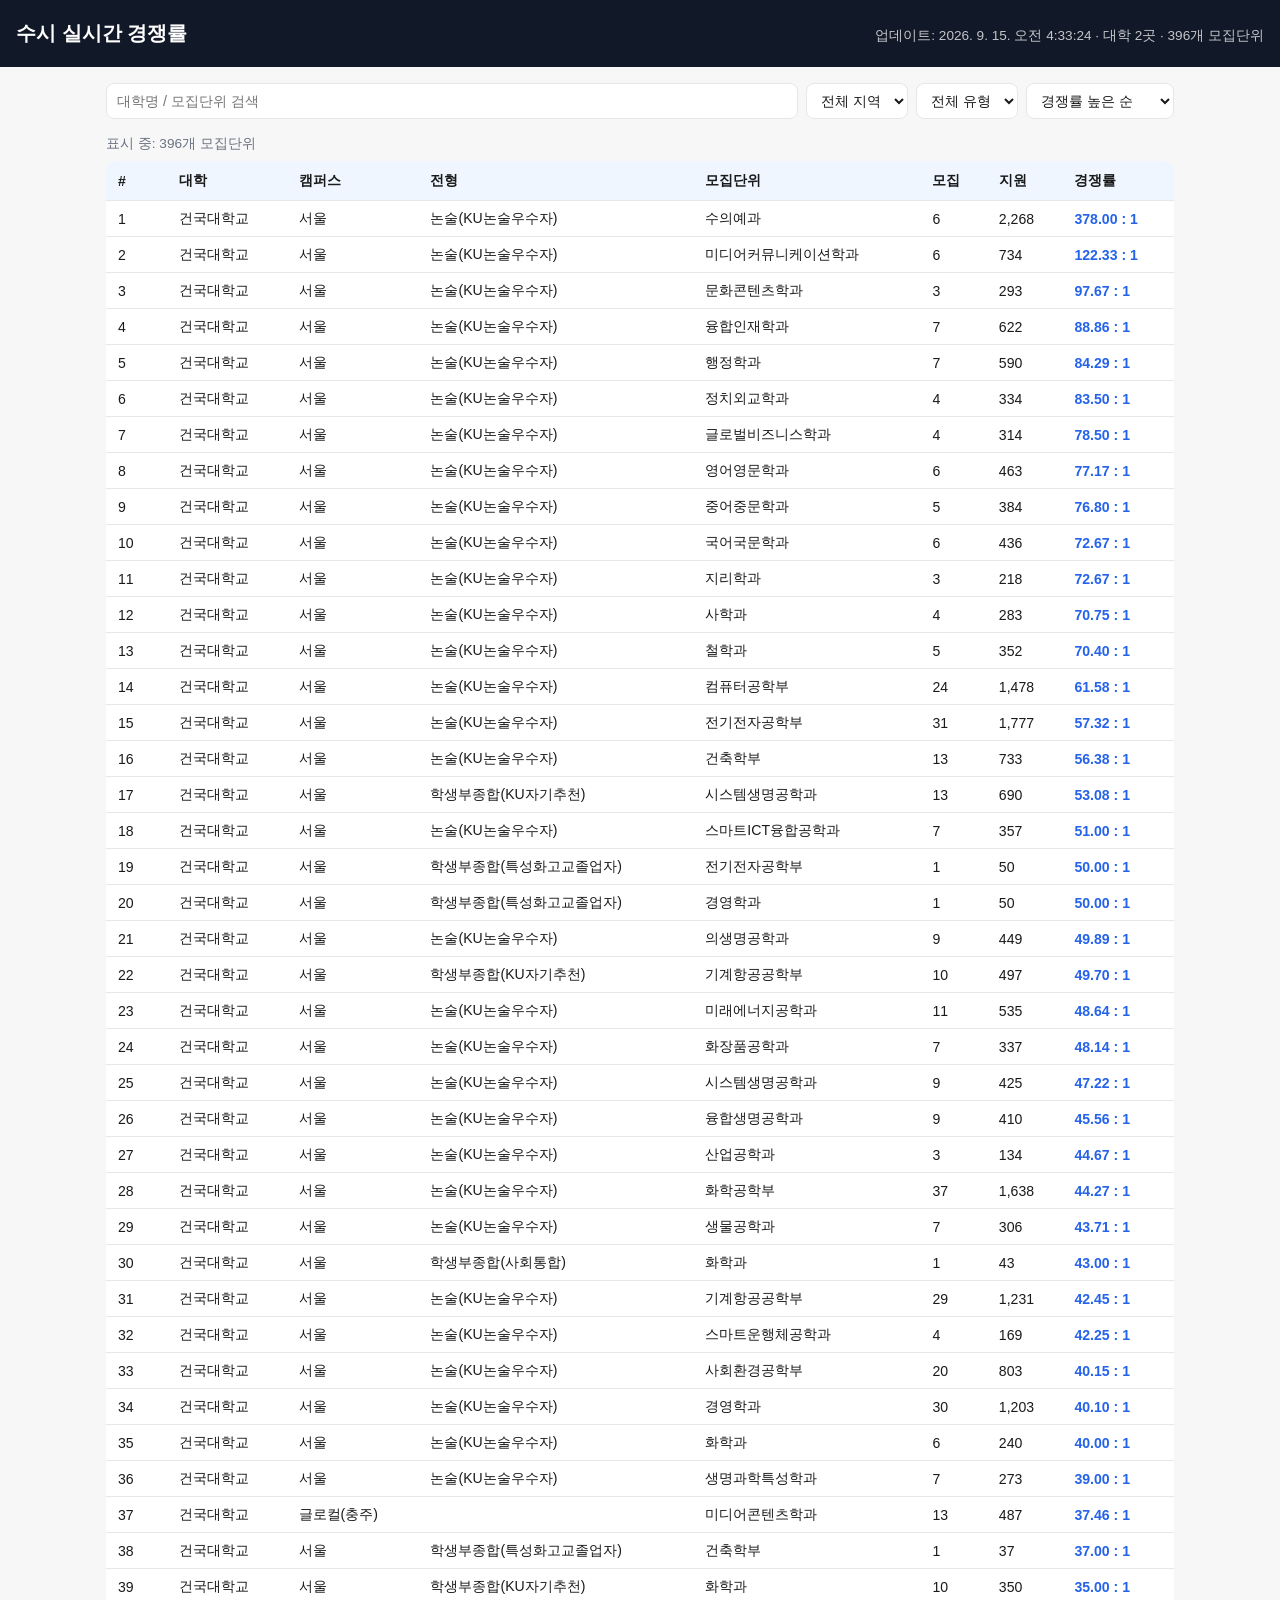
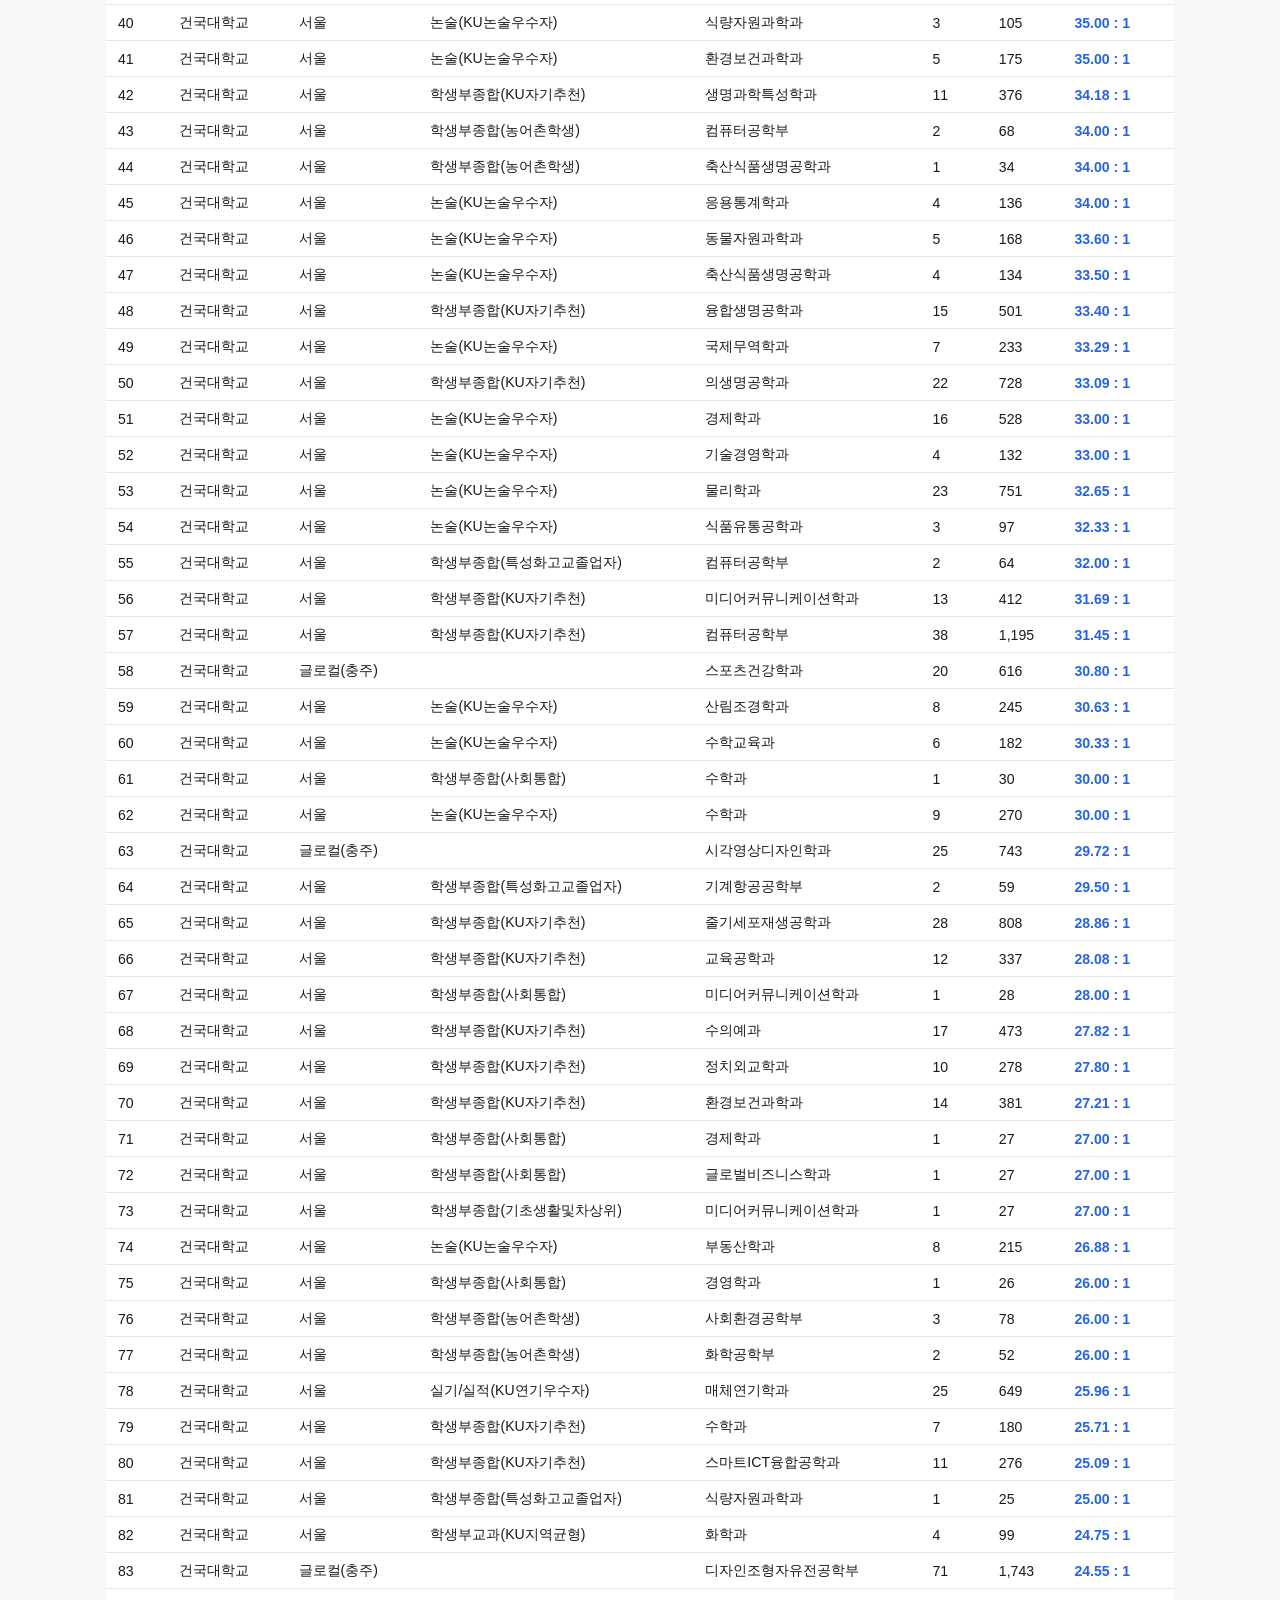
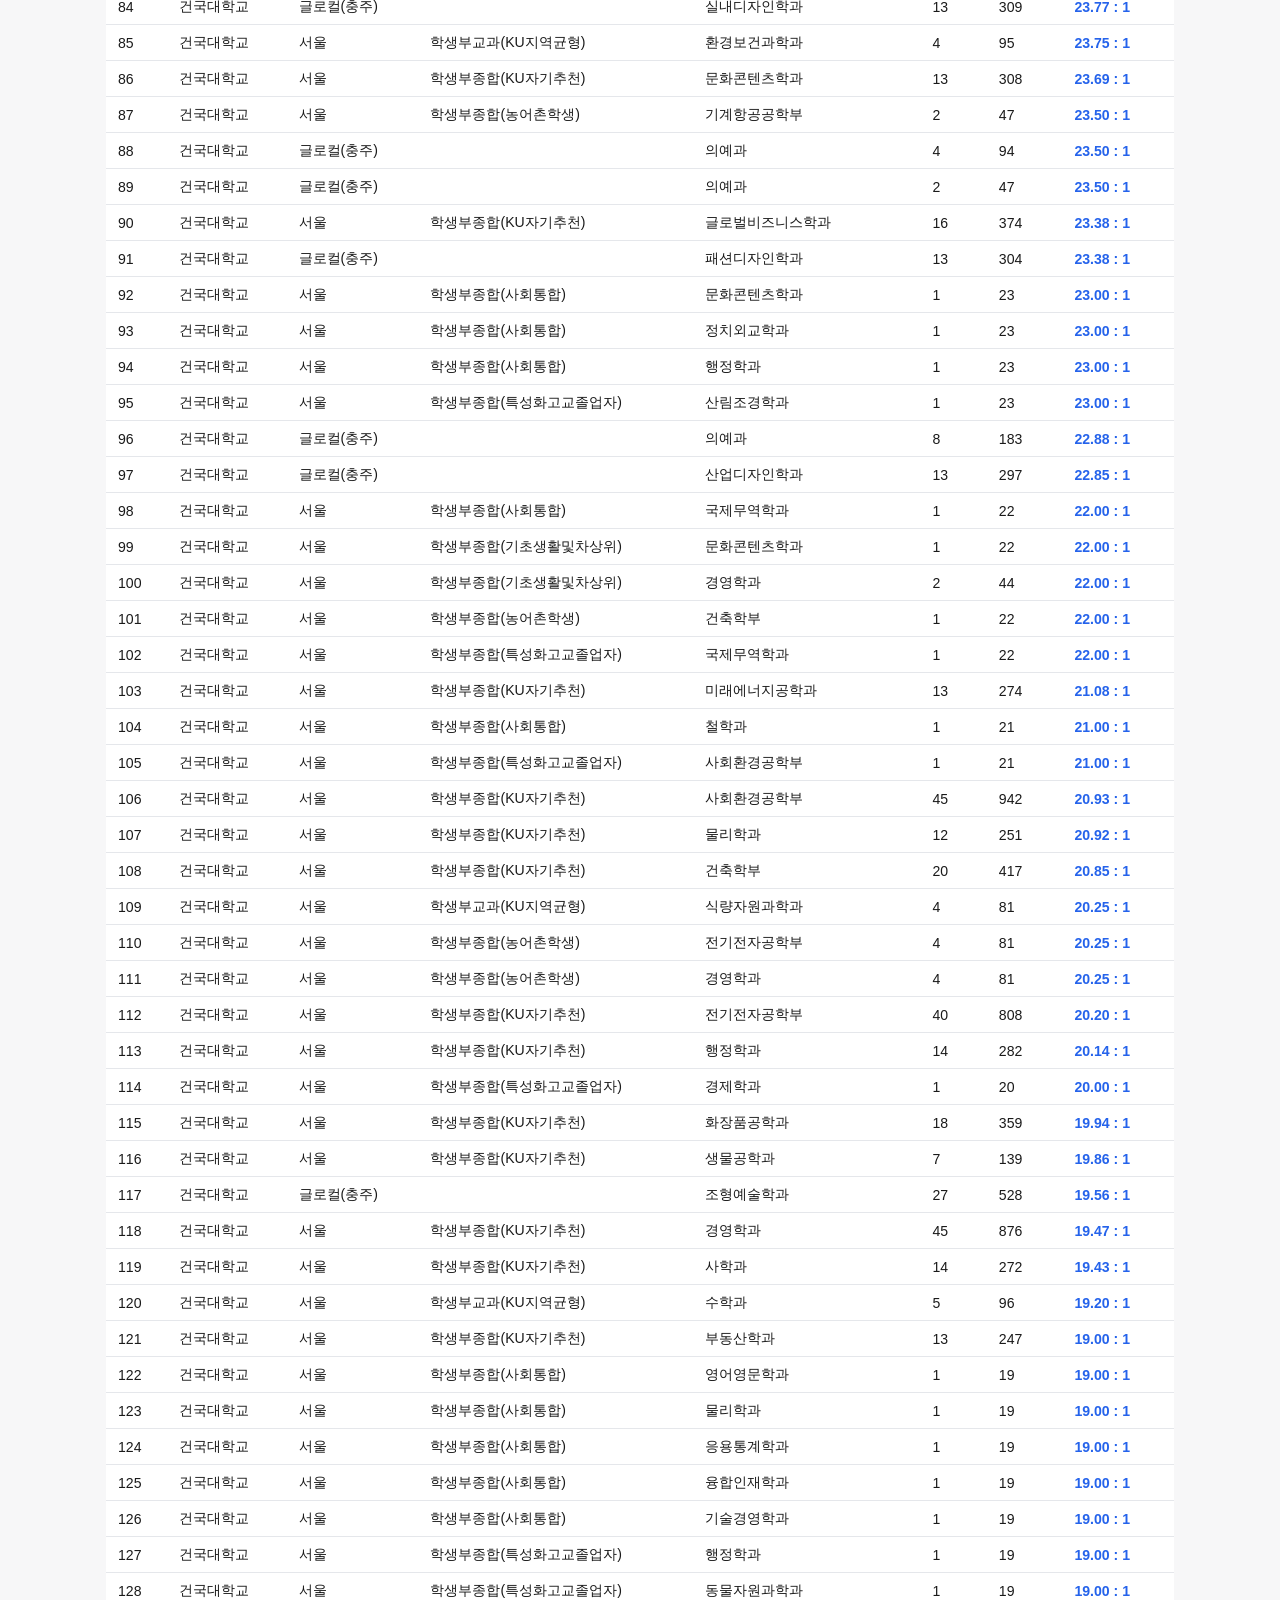
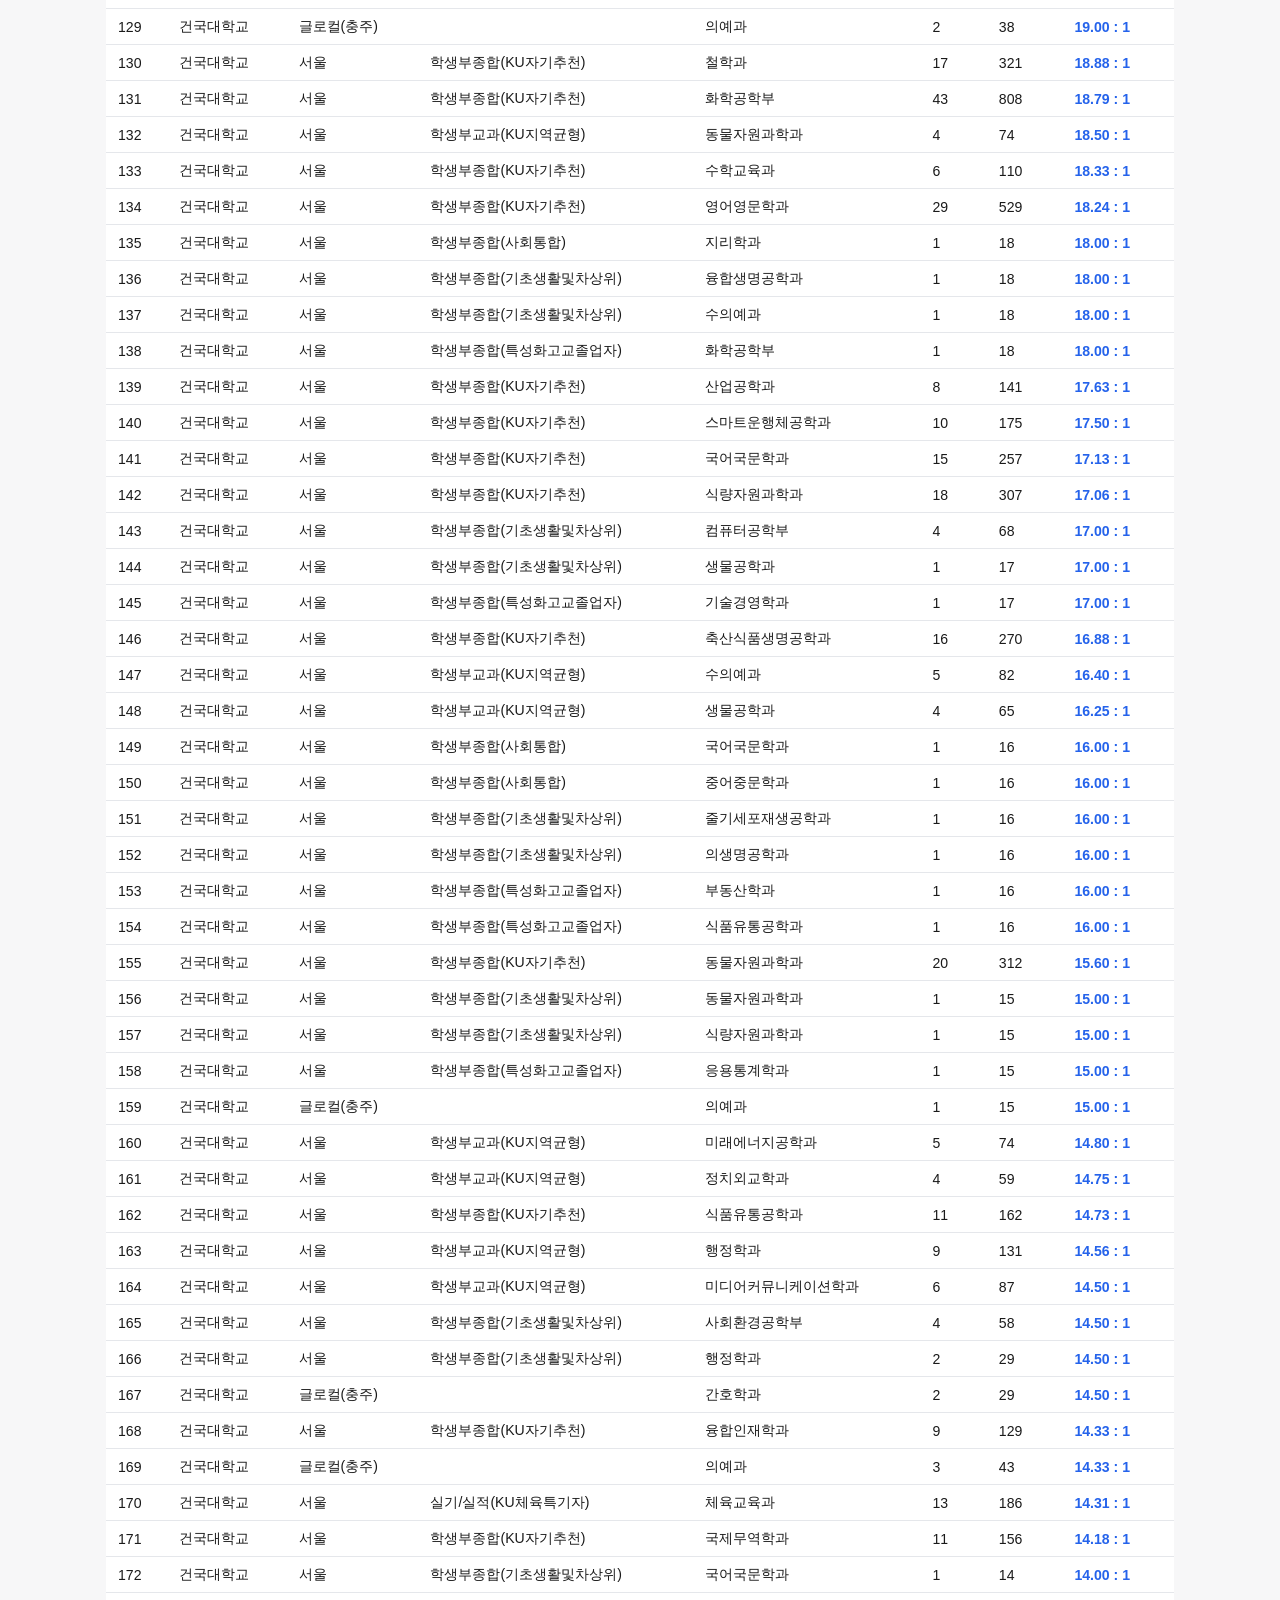
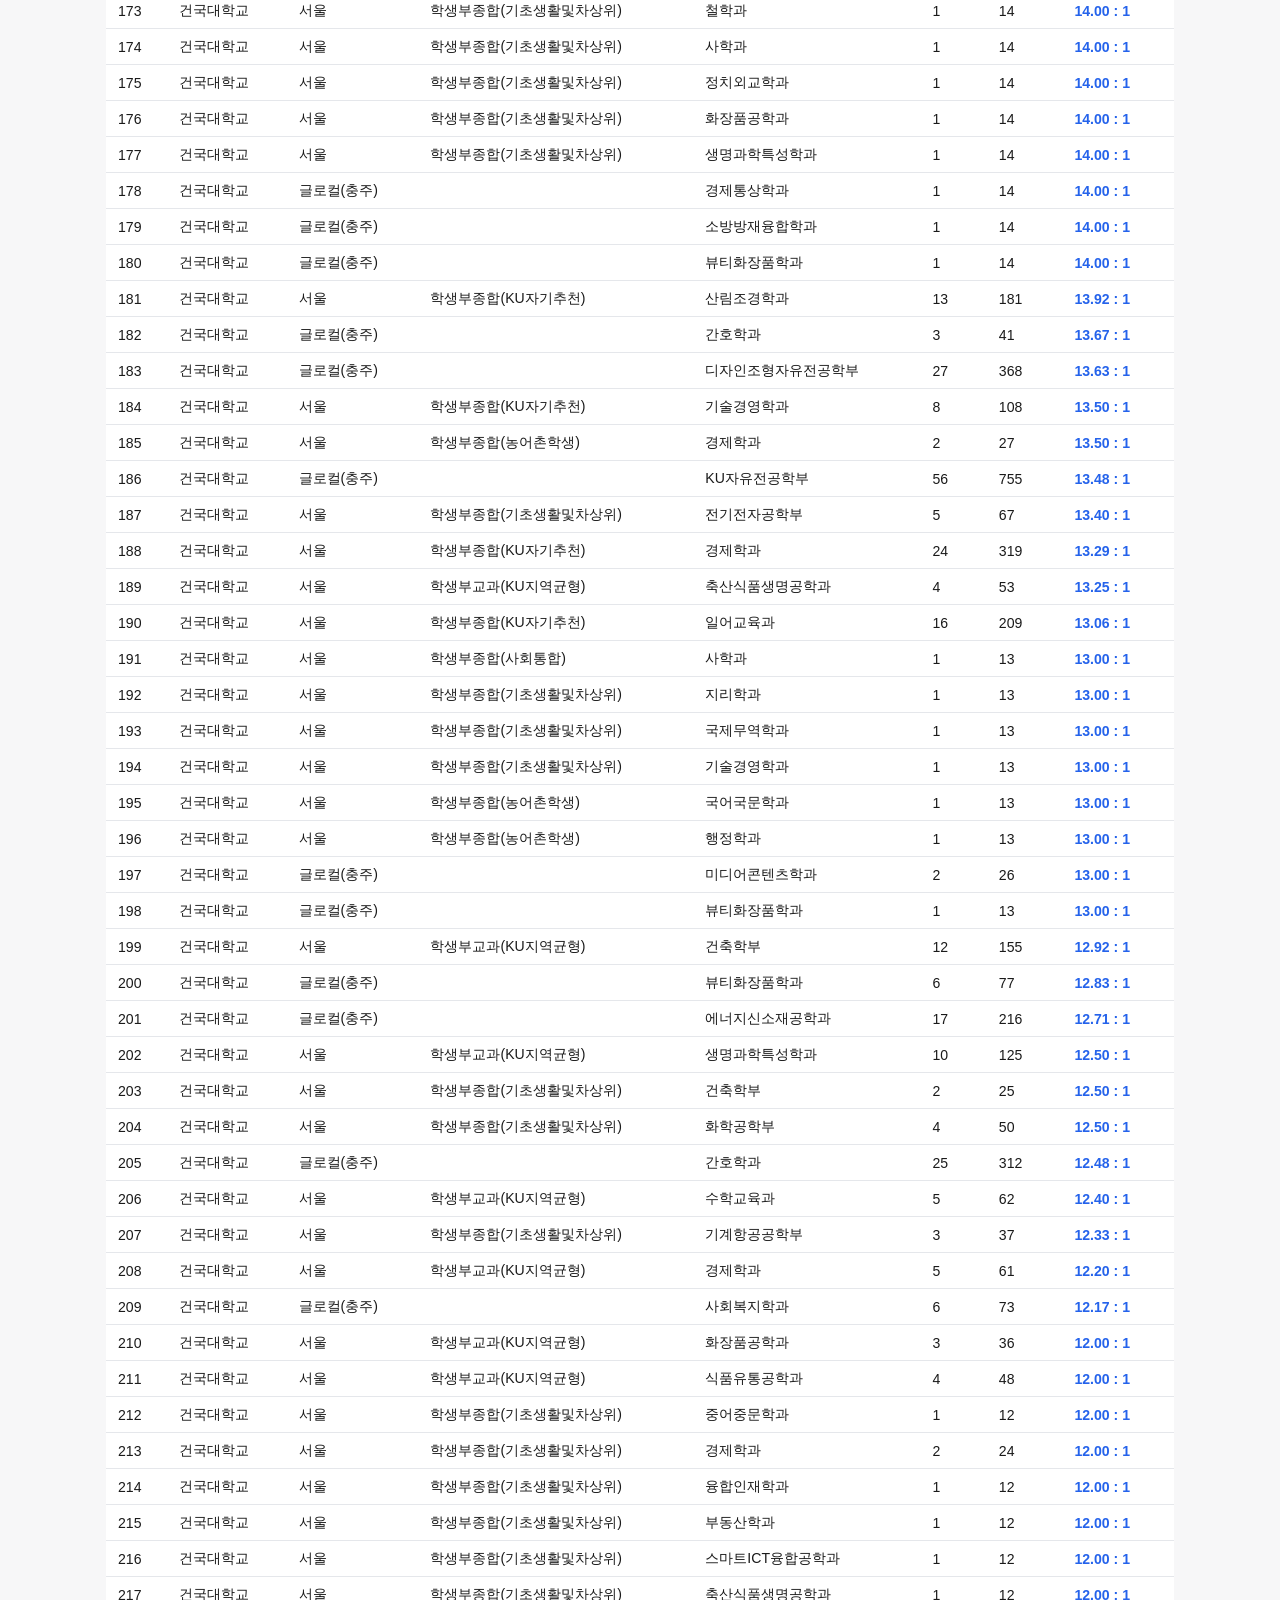
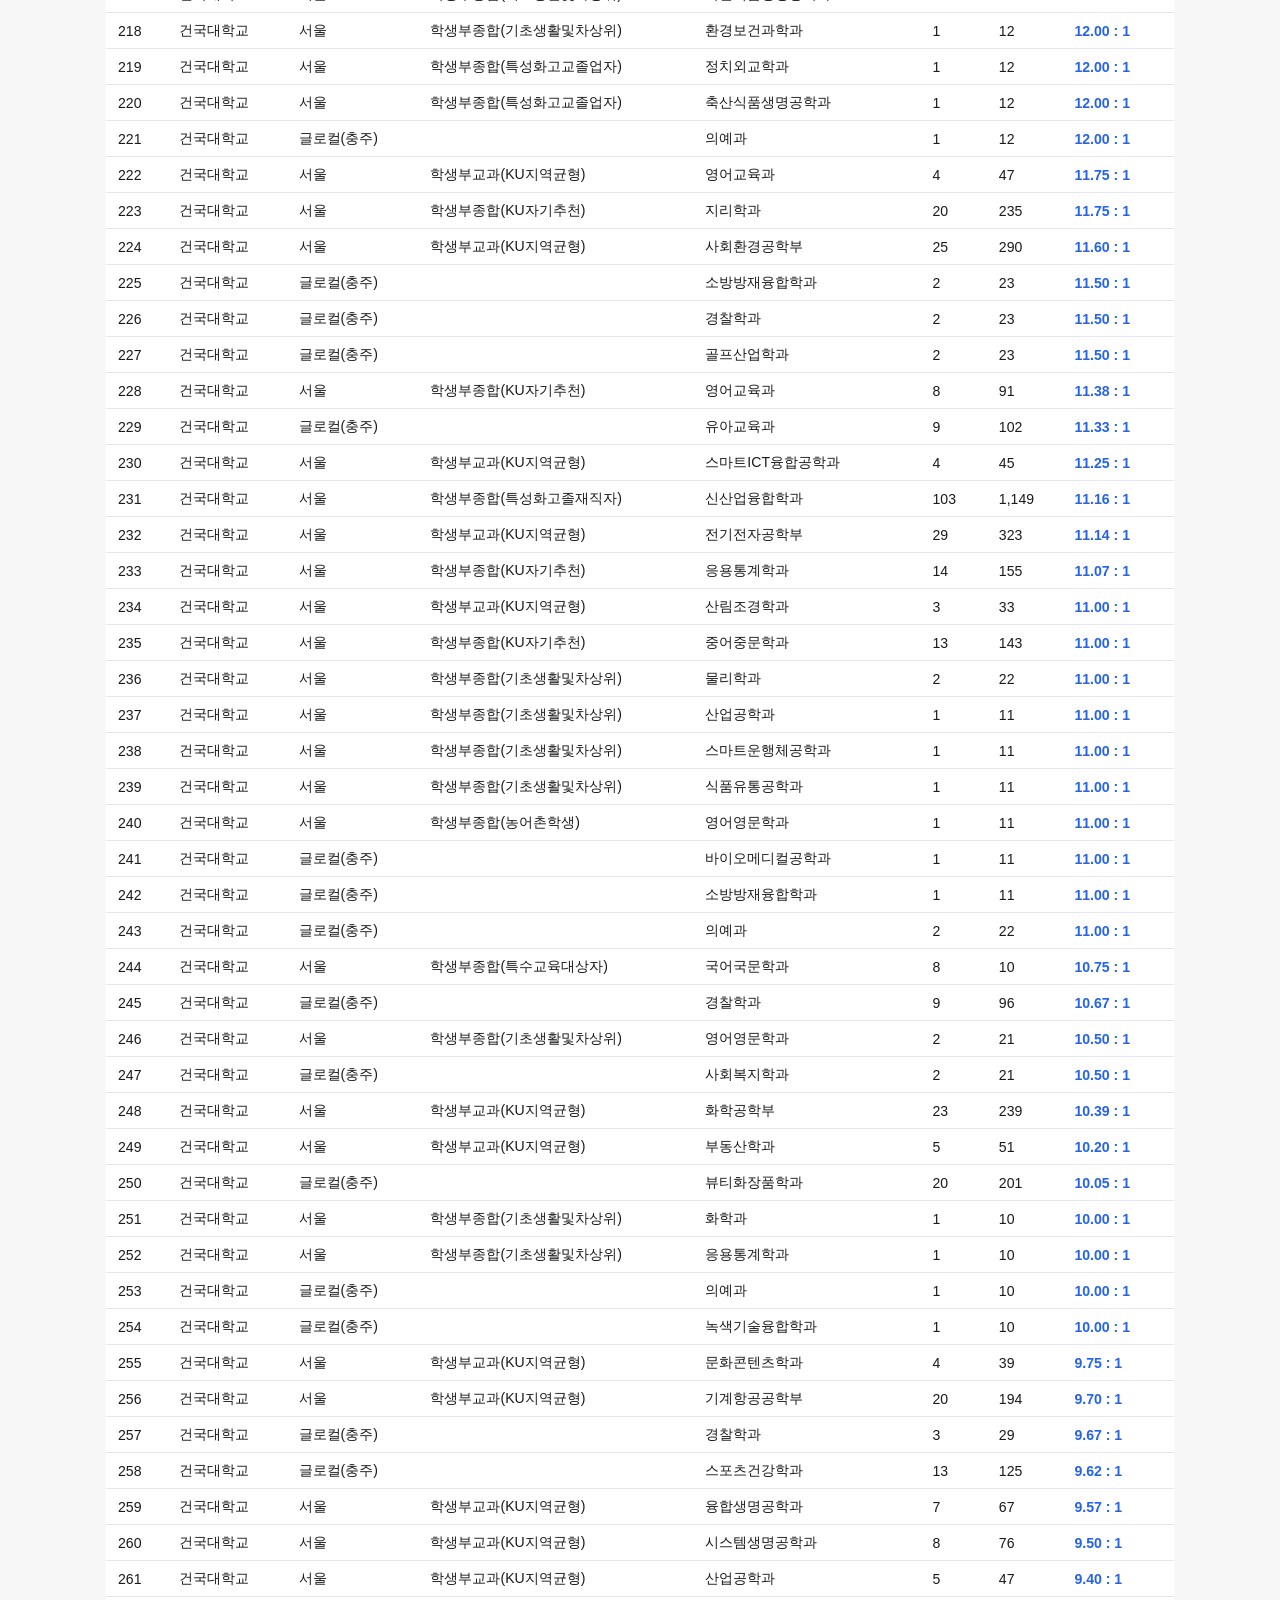
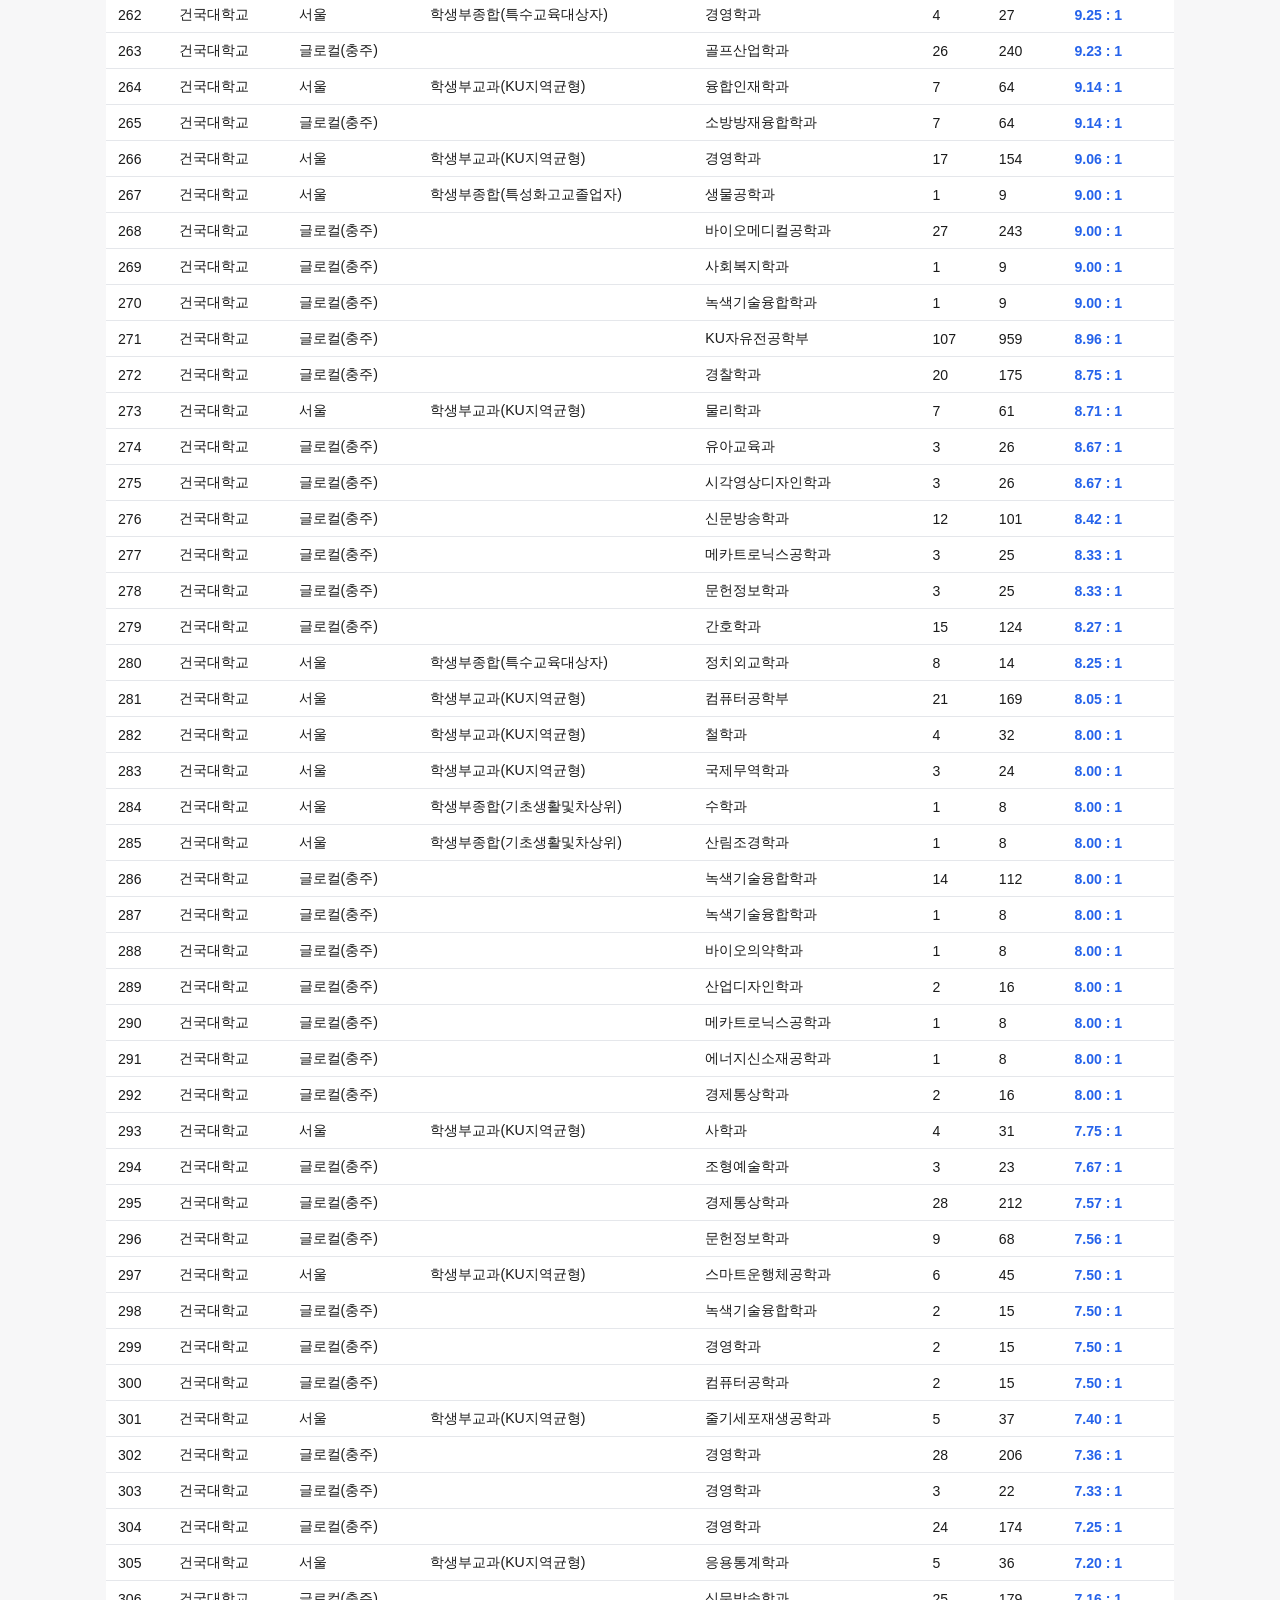
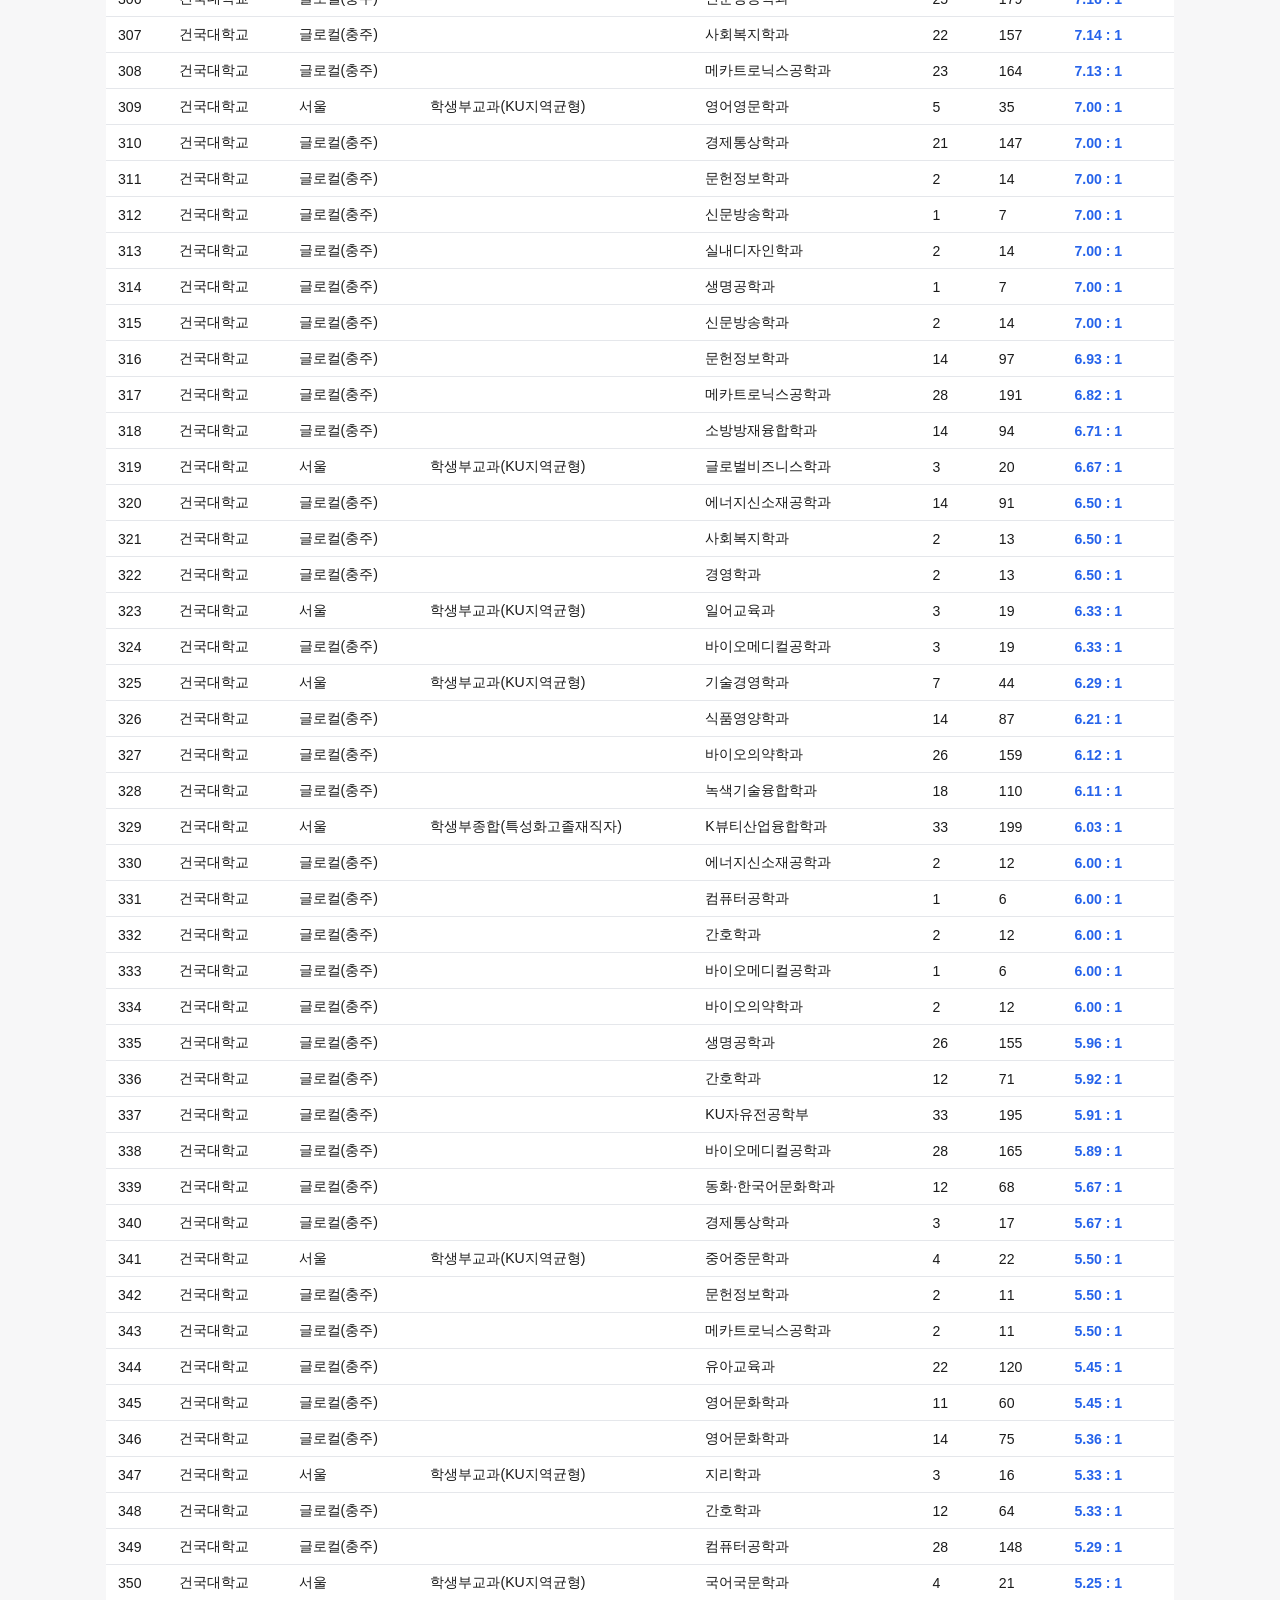
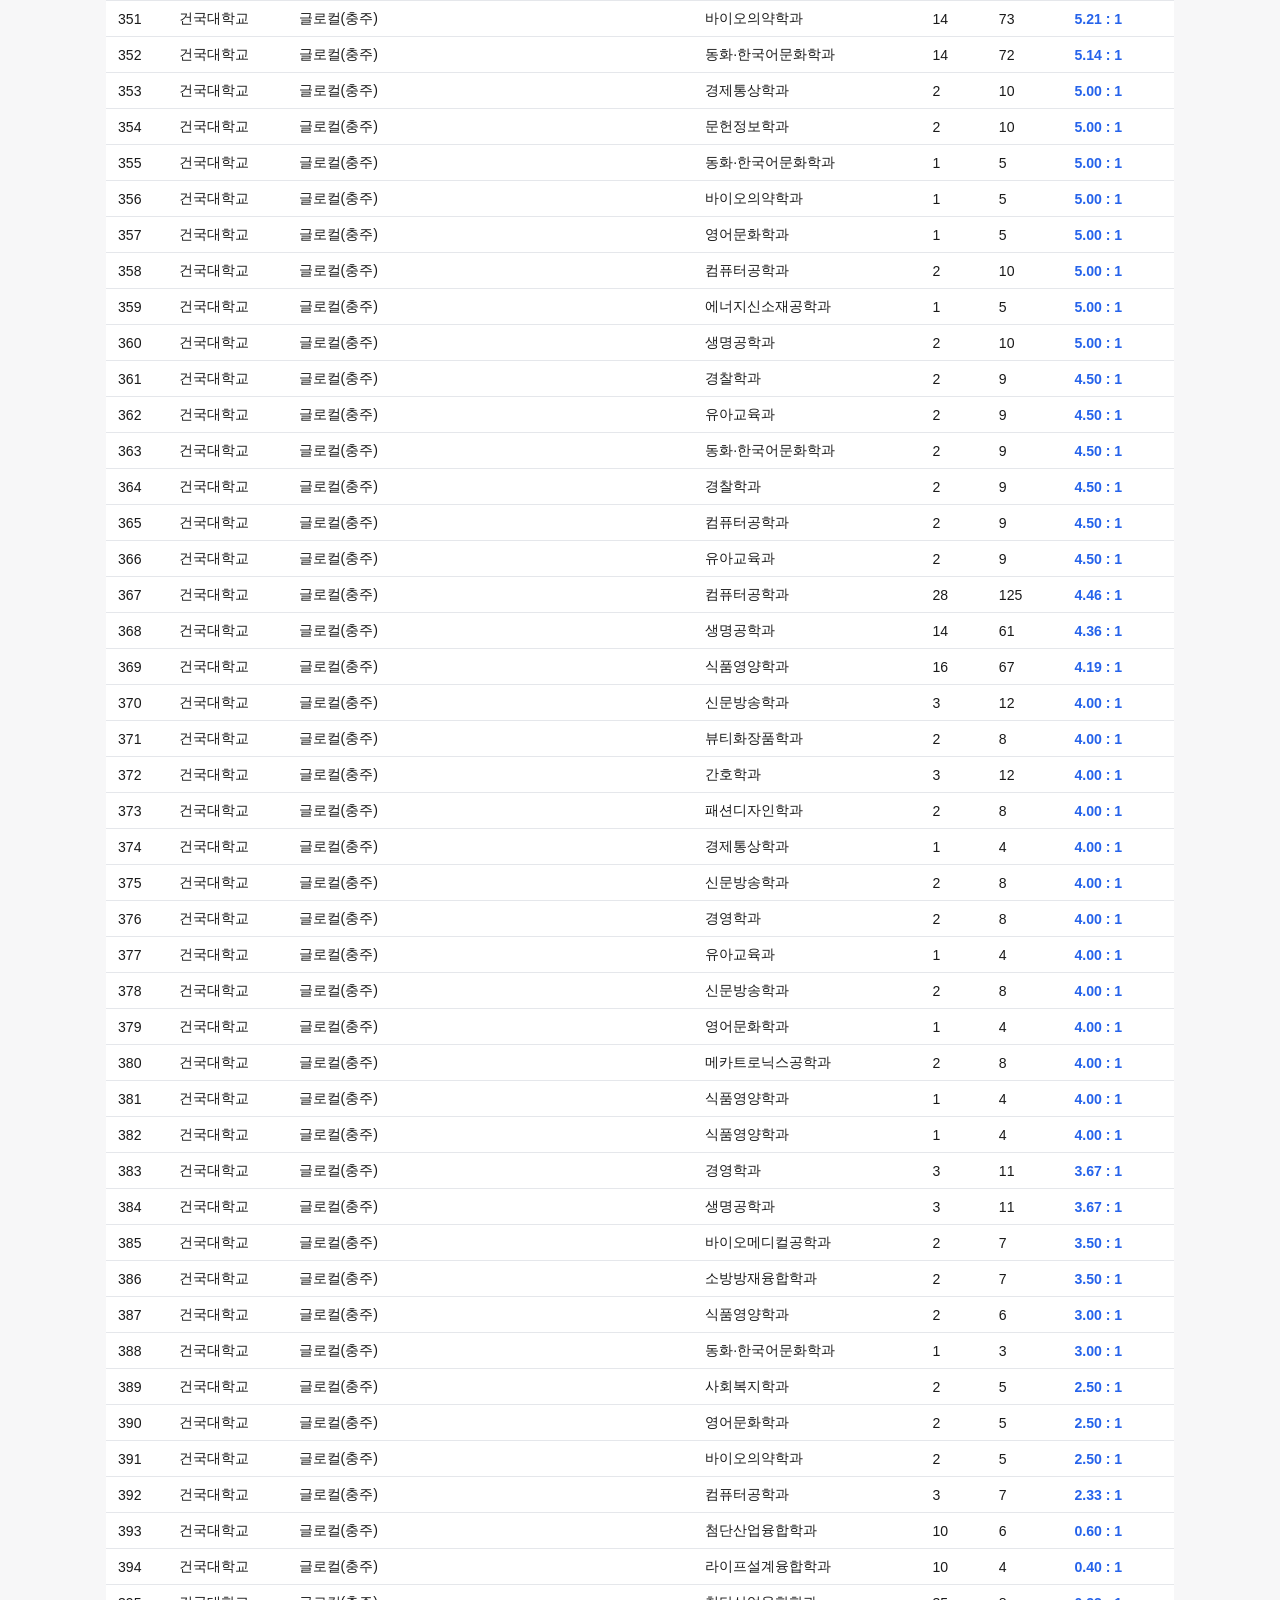
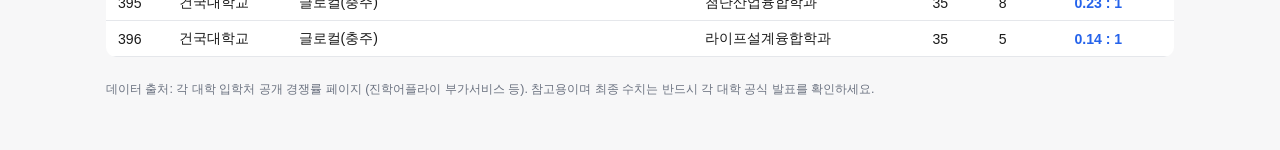
==== docs/index.html @ 239af6a3 "Scaffold susi ratio dashboard: jinhak_addon scraper prototype + static frontend Proof-of-concept for" ====
<!DOCTYPE html>
<html lang="ko">
<head>
<meta charset="UTF-8">
<meta name="viewport" content="width=device-width, initial-scale=1.0">
<title>수시 실시간 경쟁률</title>
<link rel="stylesheet" href="style.css">
</head>
<body>
<header class="topbar">
  <h1>수시 실시간 경쟁률</h1>
  <div class="updated-at" id="updatedAt">불러오는 중...</div>
</header>

<section class="controls">
  <input type="search" id="searchInput" placeholder="대학명 / 모집단위 검색">
  <select id="regionFilter"><option value="">전체 지역</option></select>
  <select id="typeFilter">
    <option value="">전체 유형</option>
    <option value="4년제">4년제</option>
    <option value="전문대">전문대</option>
  </select>
  <select id="sortSelect">
    <option value="ratio-desc">경쟁률 높은 순</option>
    <option value="ratio-asc">경쟁률 낮은 순</option>
    <option value="applicants-desc">지원인원 많은 순</option>
    <option value="university">대학명순</option>
  </select>
</section>

<section class="summary" id="summary"></section>

<main>
  <table id="ratioTable">
    <thead>
      <tr>
        <th>#</th>
        <th>대학</th>
        <th>캠퍼스</th>
        <th>전형</th>
        <th>모집단위</th>
        <th>모집</th>
        <th>지원</th>
        <th>경쟁률</th>
      </tr>
    </thead>
    <tbody id="tableBody"></tbody>
  </table>
  <p id="emptyState" class="empty-state" hidden>표시할 데이터가 없습니다.</p>
</main>

<footer>
  <p>데이터 출처: 각 대학 입학처 공개 경쟁률 페이지 (진학어플라이 부가서비스 등). 참고용이며 최종 수치는 반드시 각 대학 공식 발표를 확인하세요.</p>
</footer>

<script src="app.js"></script>
</body>
</html>
---- docs/style.css ----
:root {
  --bg: #f7f7f8;
  --surface: #ffffff;
  --text: #1a1a1a;
  --muted: #6b7280;
  --border: #e5e7eb;
  --accent: #2563eb;
  --accent-weak: #eff6ff;
  --header-bg: #111827;
  --header-text: #ffffff;
}

@media (prefers-color-scheme: dark) {
  :root {
    --bg: #0f1115;
    --surface: #171a21;
    --text: #e5e7eb;
    --muted: #9ca3af;
    --border: #2a2e37;
    --accent: #60a5fa;
    --accent-weak: #1e293b;
    --header-bg: #0b0d11;
    --header-text: #f3f4f6;
  }
}

* { box-sizing: border-box; }

body {
  margin: 0;
  background: var(--bg);
  color: var(--text);
  font-family: -apple-system, "Noto Sans KR", "Malgun Gothic", sans-serif;
  padding-bottom: 40px;
}

.topbar {
  background: var(--header-bg);
  color: var(--header-text);
  padding: 20px 16px;
  display: flex;
  flex-wrap: wrap;
  align-items: baseline;
  justify-content: space-between;
  gap: 8px;
}

.topbar h1 {
  font-size: 1.25rem;
  margin: 0;
}

.updated-at {
  font-size: 0.85rem;
  opacity: 0.75;
}

.controls {
  display: flex;
  flex-wrap: wrap;
  gap: 8px;
  padding: 16px;
  max-width: 1100px;
  margin: 0 auto;
}

.controls input,
.controls select {
  padding: 8px 10px;
  border-radius: 8px;
  border: 1px solid var(--border);
  background: var(--surface);
  color: var(--text);
  font-size: 0.9rem;
}

.controls input[type="search"] {
  flex: 1 1 220px;
  min-width: 0;
}

.summary {
  max-width: 1100px;
  margin: 0 auto 8px;
  padding: 0 16px;
  color: var(--muted);
  font-size: 0.85rem;
}

main {
  max-width: 1100px;
  margin: 0 auto;
  padding: 0 16px;
  overflow-x: auto;
}

table {
  width: 100%;
  border-collapse: collapse;
  background: var(--surface);
  border-radius: 10px;
  overflow: hidden;
  font-size: 0.88rem;
  min-width: 640px;
}

thead th {
  text-align: left;
  padding: 10px 12px;
  background: var(--accent-weak);
  color: var(--text);
  position: sticky;
  top: 0;
  border-bottom: 1px solid var(--border);
  white-space: nowrap;
}

tbody td {
  padding: 8px 12px;
  border-bottom: 1px solid var(--border);
  white-space: nowrap;
}

tbody tr:hover {
  background: var(--accent-weak);
}

.ratio-cell {
  font-weight: 600;
  color: var(--accent);
}

.empty-state {
  text-align: center;
  color: var(--muted);
  padding: 40px 0;
}

footer {
  max-width: 1100px;
  margin: 24px auto 0;
  padding: 0 16px;
  color: var(--muted);
  font-size: 0.78rem;
}

@media (max-width: 480px) {
  .controls { padding: 12px; }
  main { padding: 0 12px; }
}
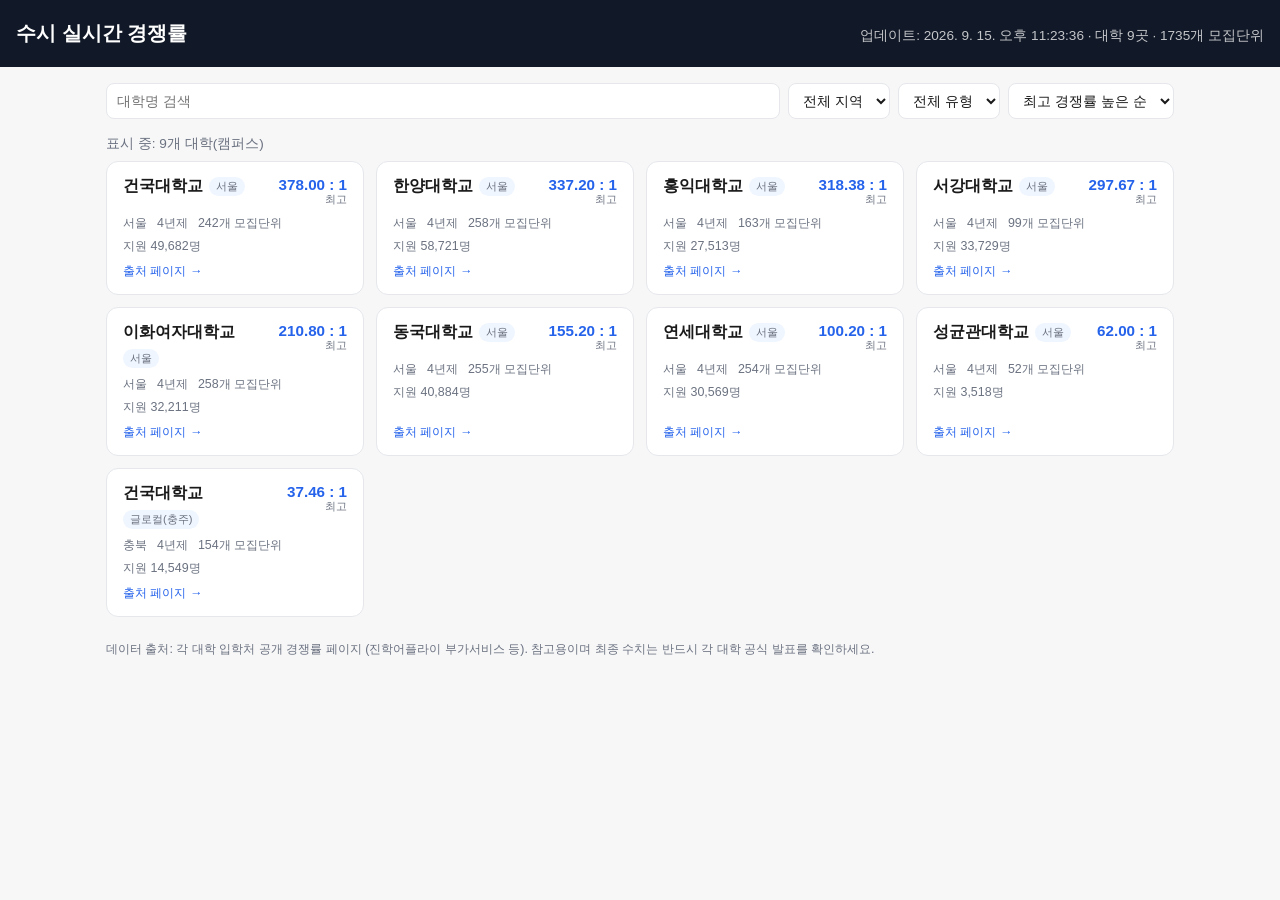
==== commit 2f8b0ce8: "Add Ewha, Yonsei, Sungkyunkwan; redesign frontend as university list -> detail Verified 2027 susi da" ====
--- a/docs/index.html
+++ b/docs/index.html
@@ -12,42 +12,67 @@
   <div class="updated-at" id="updatedAt">불러오는 중...</div>
 </header>
 
-<section class="controls">
-  <input type="search" id="searchInput" placeholder="대학명 / 모집단위 검색">
-  <select id="regionFilter"><option value="">전체 지역</option></select>
-  <select id="typeFilter">
-    <option value="">전체 유형</option>
-    <option value="4년제">4년제</option>
-    <option value="전문대">전문대</option>
-  </select>
-  <select id="sortSelect">
-    <option value="ratio-desc">경쟁률 높은 순</option>
-    <option value="ratio-asc">경쟁률 낮은 순</option>
-    <option value="applicants-desc">지원인원 많은 순</option>
-    <option value="university">대학명순</option>
-  </select>
+<!-- 대학 목록 화면 -->
+<section id="listView">
+  <section class="controls">
+    <input type="search" id="searchInput" placeholder="대학명 검색">
+    <select id="regionFilter"><option value="">전체 지역</option></select>
+    <select id="typeFilter">
+      <option value="">전체 유형</option>
+      <option value="4년제">4년제</option>
+      <option value="전문대">전문대</option>
+    </select>
+    <select id="sortSelect">
+      <option value="ratio-desc">최고 경쟁률 높은 순</option>
+      <option value="ratio-asc">최고 경쟁률 낮은 순</option>
+      <option value="applicants-desc">총 지원인원 많은 순</option>
+      <option value="university">대학명순</option>
+    </select>
+  </section>
+
+  <section class="summary" id="summary"></section>
+
+  <main>
+    <div class="univ-grid" id="univGrid"></div>
+    <p id="emptyState" class="empty-state" hidden>표시할 데이터가 없습니다.</p>
+  </main>
 </section>
 
-<section class="summary" id="summary"></section>
+<!-- 대학 상세(전형별) 화면 -->
+<section id="detailView" hidden>
+  <div class="detail-header">
+    <button id="backBtn" class="back-btn">← 목록으로</button>
+    <div class="detail-title">
+      <h2 id="detailTitle"></h2>
+      <a id="detailSource" href="#" target="_blank" rel="noopener">원본 페이지에서 확인 →</a>
+    </div>
+  </div>
 
-<main>
-  <table id="ratioTable">
-    <thead>
-      <tr>
-        <th>#</th>
-        <th>대학</th>
-        <th>캠퍼스</th>
-        <th>전형</th>
-        <th>모집단위</th>
-        <th>모집</th>
-        <th>지원</th>
-        <th>경쟁률</th>
-      </tr>
-    </thead>
-    <tbody id="tableBody"></tbody>
-  </table>
-  <p id="emptyState" class="empty-state" hidden>표시할 데이터가 없습니다.</p>
-</main>
+  <section class="controls">
+    <input type="search" id="deptSearchInput" placeholder="전형 / 모집단위 검색">
+    <select id="deptSortSelect">
+      <option value="ratio-desc">경쟁률 높은 순</option>
+      <option value="ratio-asc">경쟁률 낮은 순</option>
+      <option value="applicants-desc">지원인원 많은 순</option>
+    </select>
+  </section>
+
+  <main>
+    <table id="ratioTable">
+      <thead>
+        <tr>
+          <th>#</th>
+          <th>전형</th>
+          <th>모집단위</th>
+          <th>모집</th>
+          <th>지원</th>
+          <th>경쟁률</th>
+        </tr>
+      </thead>
+      <tbody id="tableBody"></tbody>
+    </table>
+  </main>
+</section>
 
 <footer>
   <p>데이터 출처: 각 대학 입학처 공개 경쟁률 페이지 (진학어플라이 부가서비스 등). 참고용이며 최종 수치는 반드시 각 대학 공식 발표를 확인하세요.</p>
--- a/docs/style.css
+++ b/docs/style.css
@@ -136,6 +136,135 @@
   padding: 40px 0;
 }
 
+.univ-grid {
+  display: grid;
+  grid-template-columns: repeat(auto-fill, minmax(230px, 1fr));
+  gap: 12px;
+}
+
+.univ-card {
+  background: var(--surface);
+  border: 1px solid var(--border);
+  border-radius: 12px;
+  padding: 14px 16px;
+  cursor: pointer;
+  display: flex;
+  flex-direction: column;
+  gap: 8px;
+  transition: border-color 0.15s, transform 0.1s;
+}
+
+.univ-card:hover,
+.univ-card:focus-visible {
+  border-color: var(--accent);
+  transform: translateY(-1px);
+  outline: none;
+}
+
+.univ-card-top {
+  display: flex;
+  justify-content: space-between;
+  align-items: flex-start;
+  gap: 8px;
+}
+
+.univ-card-top h3 {
+  margin: 0;
+  font-size: 1rem;
+  display: flex;
+  align-items: center;
+  gap: 6px;
+  flex-wrap: wrap;
+}
+
+.univ-card-top .ratio-cell {
+  text-align: right;
+  white-space: nowrap;
+  font-size: 0.95rem;
+}
+
+.univ-card-top .ratio-cell small {
+  font-weight: 400;
+  color: var(--muted);
+  display: block;
+  font-size: 0.68rem;
+}
+
+.campus-badge {
+  font-size: 0.7rem;
+  font-weight: 500;
+  color: var(--muted);
+  background: var(--accent-weak);
+  padding: 2px 7px;
+  border-radius: 999px;
+}
+
+.univ-card-meta {
+  display: flex;
+  flex-wrap: wrap;
+  gap: 6px 10px;
+  color: var(--muted);
+  font-size: 0.78rem;
+}
+
+.source-link {
+  font-size: 0.78rem;
+  color: var(--accent);
+  text-decoration: none;
+  margin-top: auto;
+}
+
+.source-link:hover {
+  text-decoration: underline;
+}
+
+.detail-header {
+  max-width: 1100px;
+  margin: 0 auto;
+  padding: 16px;
+  display: flex;
+  align-items: center;
+  gap: 16px;
+  flex-wrap: wrap;
+}
+
+.back-btn {
+  border: 1px solid var(--border);
+  background: var(--surface);
+  color: var(--text);
+  padding: 8px 14px;
+  border-radius: 8px;
+  cursor: pointer;
+  font-size: 0.85rem;
+  flex-shrink: 0;
+}
+
+.back-btn:hover {
+  border-color: var(--accent);
+}
+
+.detail-title {
+  display: flex;
+  align-items: baseline;
+  gap: 12px;
+  flex-wrap: wrap;
+}
+
+.detail-title h2 {
+  margin: 0;
+  font-size: 1.1rem;
+}
+
+.detail-title a {
+  color: var(--accent);
+  font-size: 0.85rem;
+  text-decoration: none;
+}
+
+.detail-title a:hover {
+  text-decoration: underline;
+}
+
 footer {
   max-width: 1100px;
   margin: 24px auto 0;
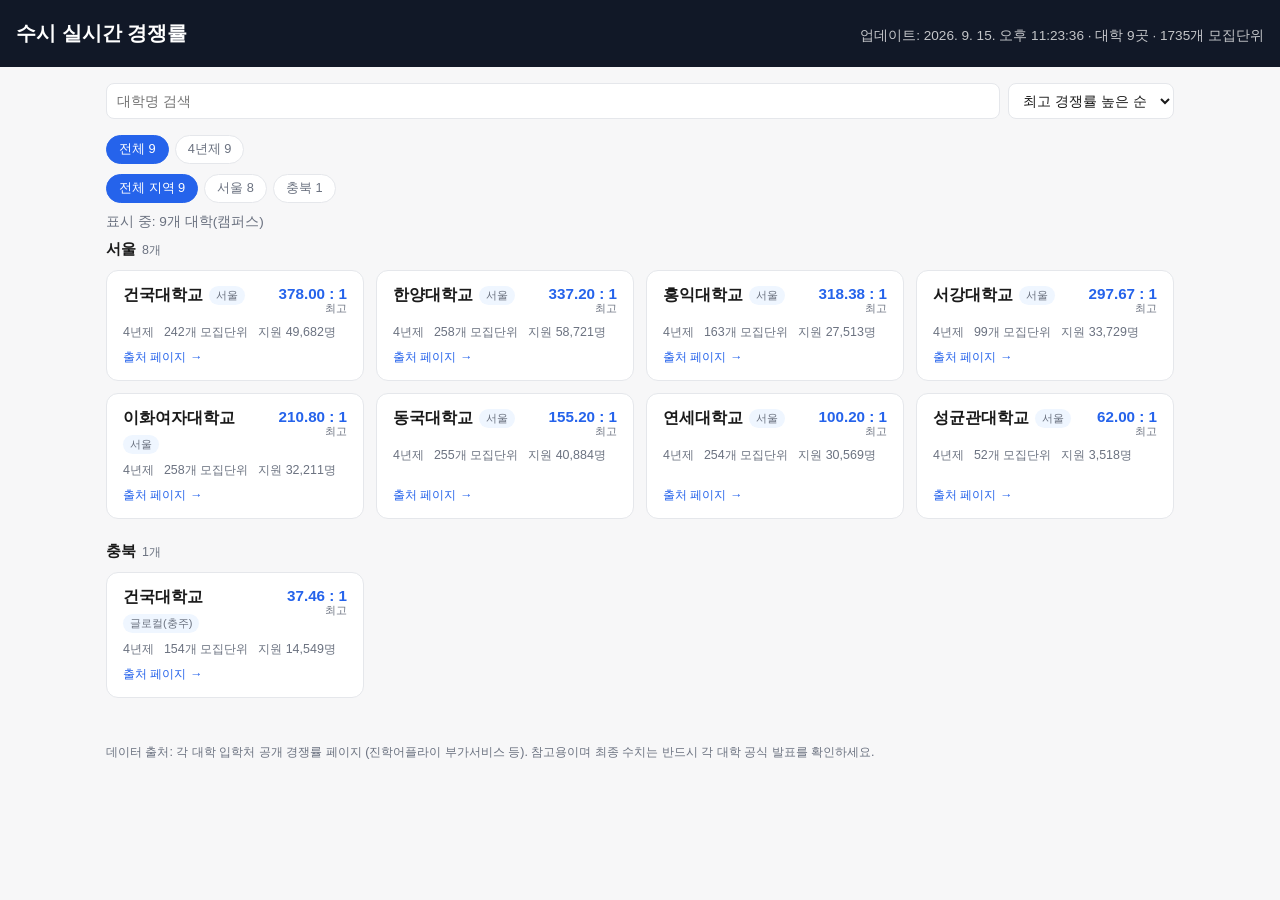
==== commit 38f5b506: "Redesign list view with pill filters and region-grouped sections Referenced the original taehoon8832" ====
--- a/docs/index.html
+++ b/docs/index.html
@@ -16,12 +16,6 @@
 <section id="listView">
   <section class="controls">
     <input type="search" id="searchInput" placeholder="대학명 검색">
-    <select id="regionFilter"><option value="">전체 지역</option></select>
-    <select id="typeFilter">
-      <option value="">전체 유형</option>
-      <option value="4년제">4년제</option>
-      <option value="전문대">전문대</option>
-    </select>
     <select id="sortSelect">
       <option value="ratio-desc">최고 경쟁률 높은 순</option>
       <option value="ratio-asc">최고 경쟁률 낮은 순</option>
@@ -30,10 +24,13 @@
     </select>
   </section>
 
+  <div class="pill-row" id="typePills"></div>
+  <div class="pill-row" id="regionPills"></div>
+
   <section class="summary" id="summary"></section>
 
   <main>
-    <div class="univ-grid" id="univGrid"></div>
+    <div id="univSections"></div>
     <p id="emptyState" class="empty-state" hidden>표시할 데이터가 없습니다.</p>
   </main>
 </section>
--- a/docs/style.css
+++ b/docs/style.css
@@ -136,6 +136,56 @@
   padding: 40px 0;
 }
 
+.pill-row {
+  display: flex;
+  flex-wrap: wrap;
+  gap: 6px;
+  max-width: 1100px;
+  margin: 0 auto;
+  padding: 0 16px 10px;
+}
+
+.pill {
+  border: 1px solid var(--border);
+  background: var(--surface);
+  color: var(--muted);
+  padding: 5px 12px;
+  border-radius: 999px;
+  font-size: 0.8rem;
+  cursor: pointer;
+  white-space: nowrap;
+}
+
+.pill:hover {
+  border-color: var(--accent);
+  color: var(--text);
+}
+
+.pill.active {
+  background: var(--accent);
+  border-color: var(--accent);
+  color: #ffffff;
+}
+
+.region-section {
+  margin-bottom: 22px;
+}
+
+.region-heading {
+  font-size: 0.95rem;
+  margin: 0 0 10px;
+  color: var(--text);
+  display: flex;
+  align-items: baseline;
+  gap: 6px;
+}
+
+.region-heading span {
+  font-size: 0.78rem;
+  color: var(--muted);
+  font-weight: 400;
+}
+
 .univ-grid {
   display: grid;
   grid-template-columns: repeat(auto-fill, minmax(230px, 1fr));
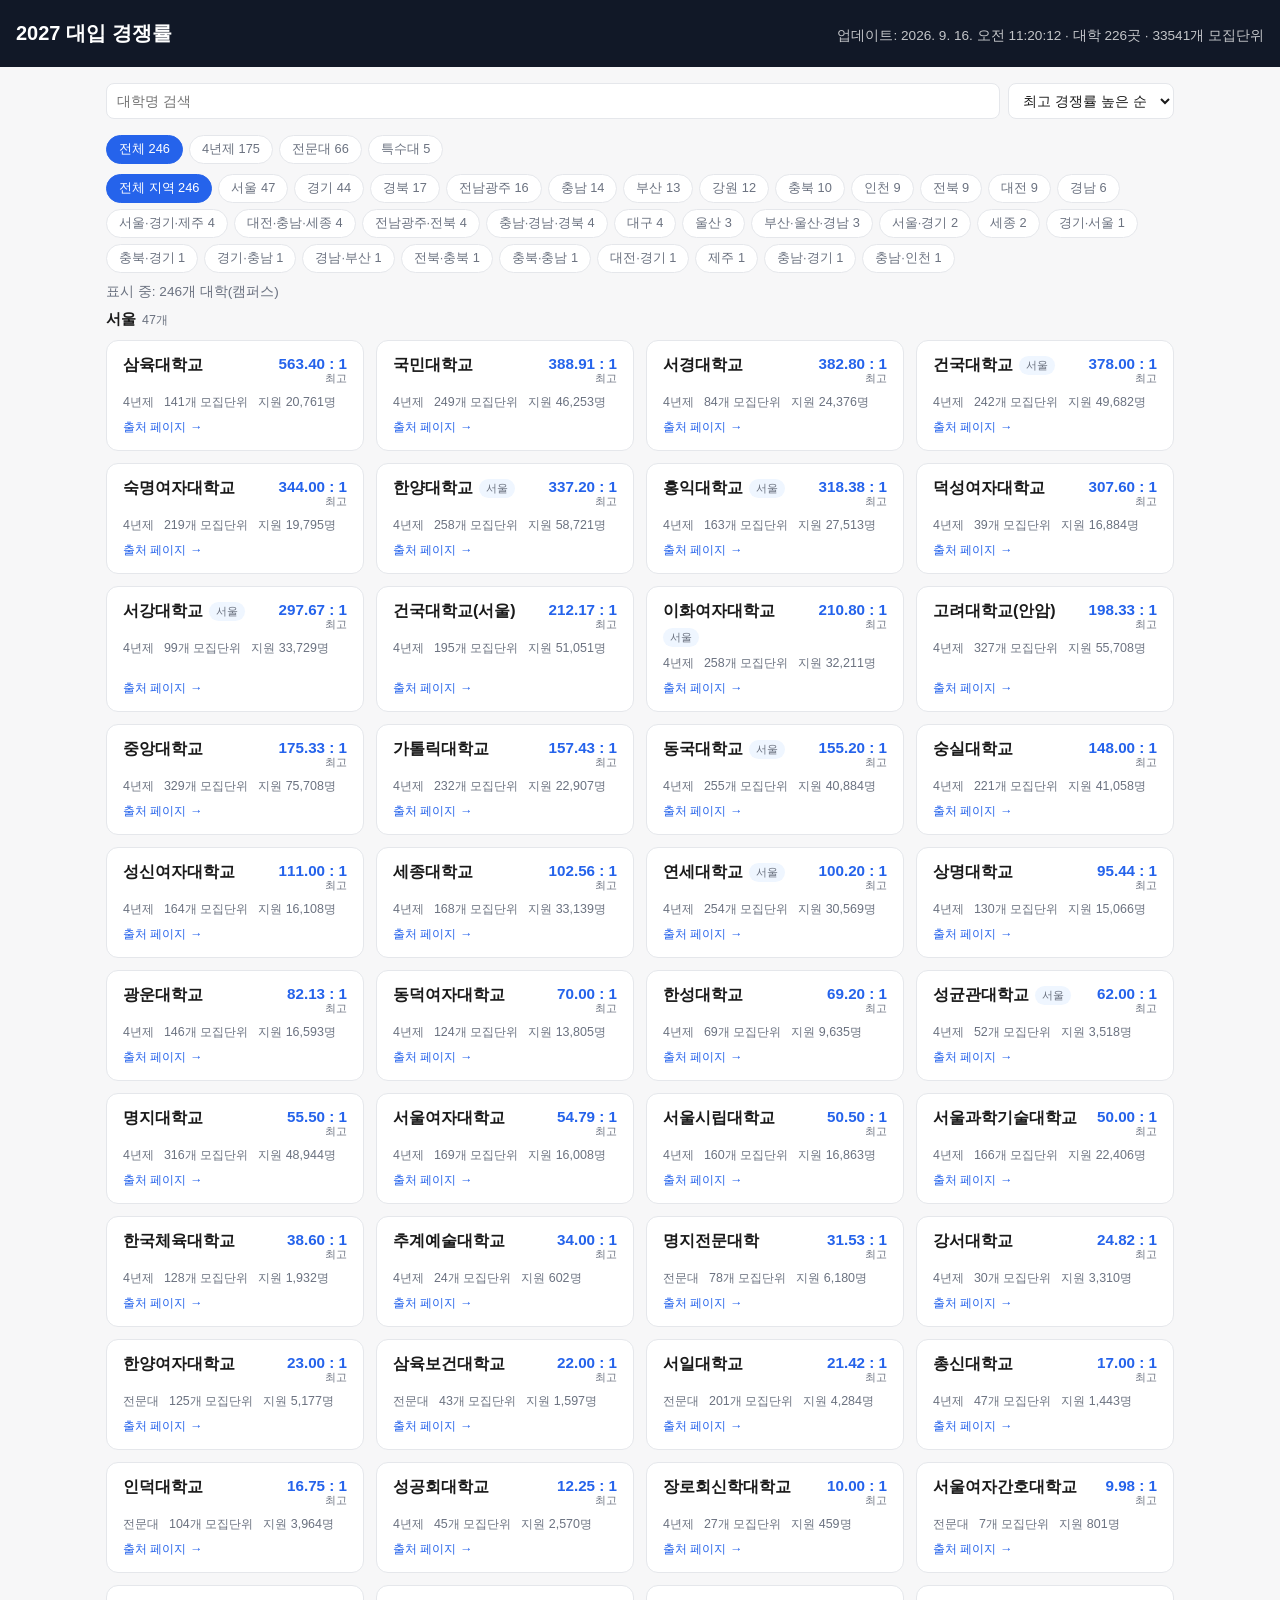
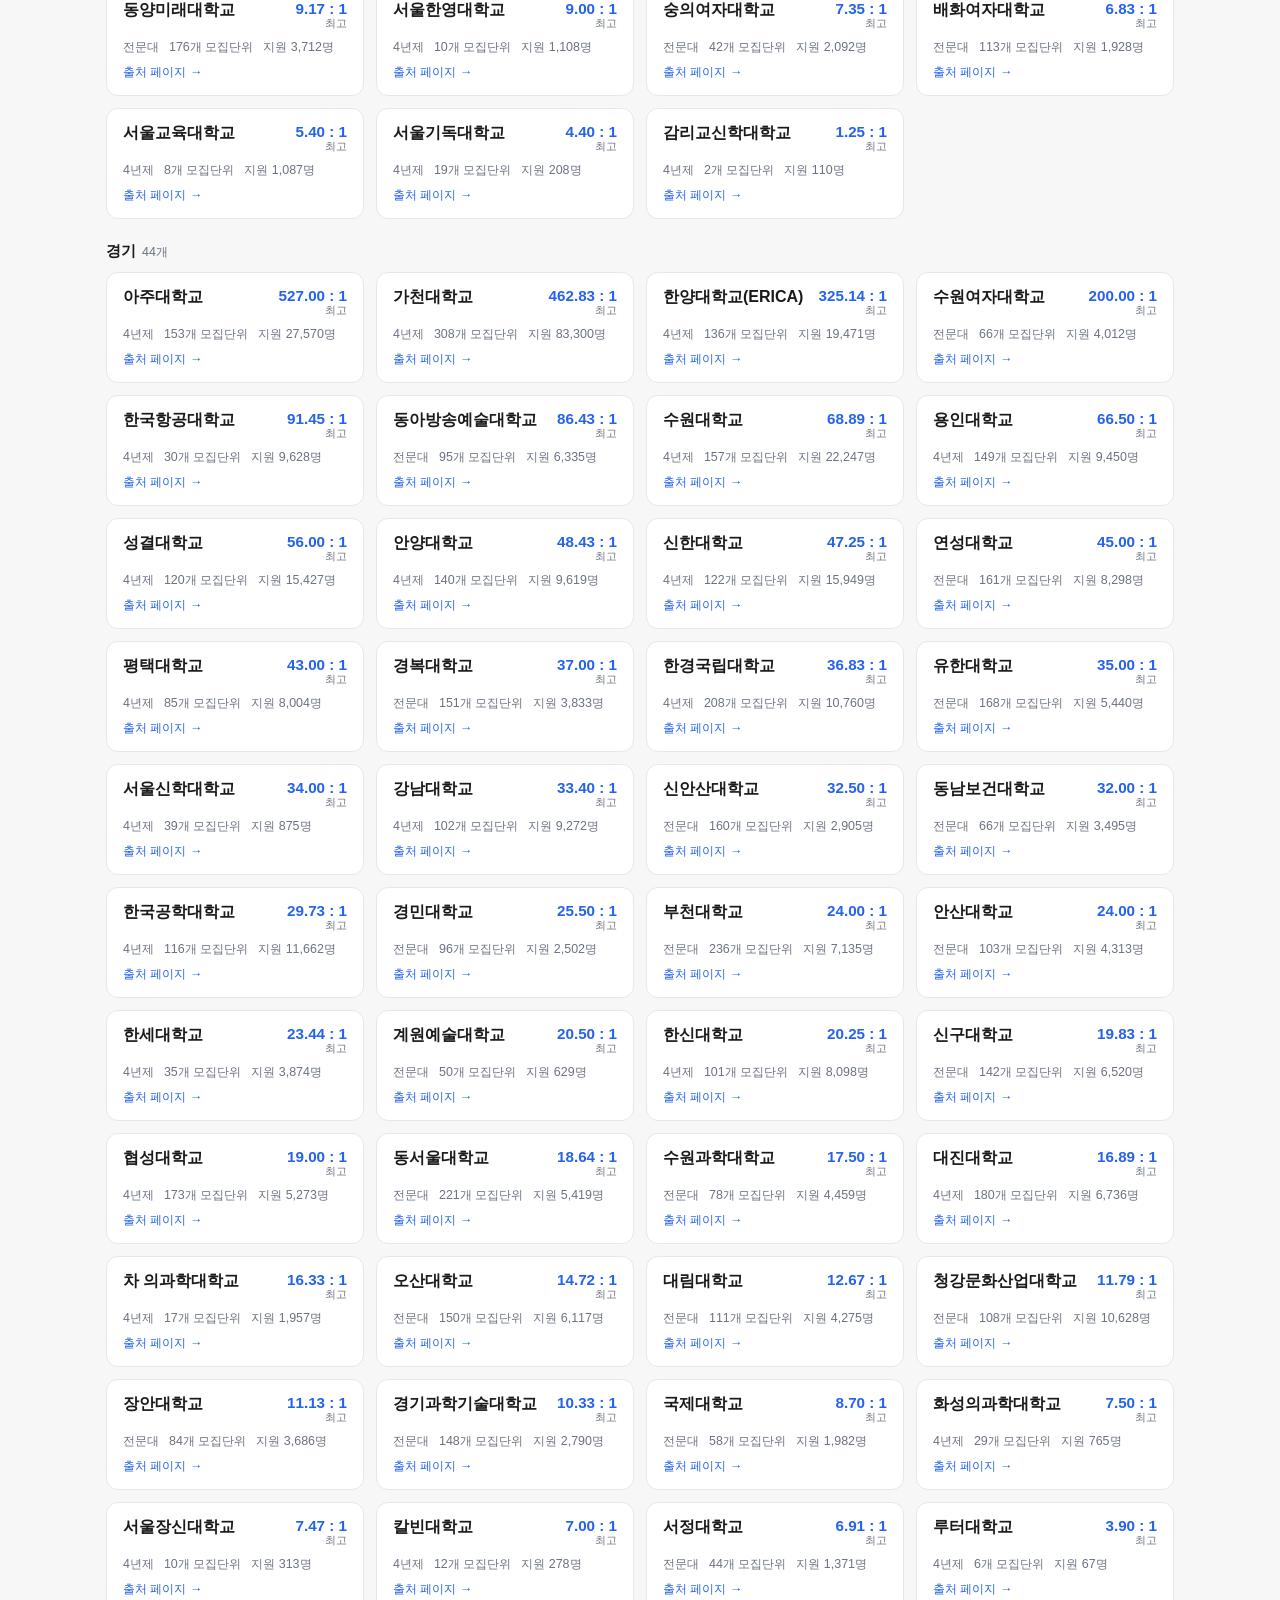
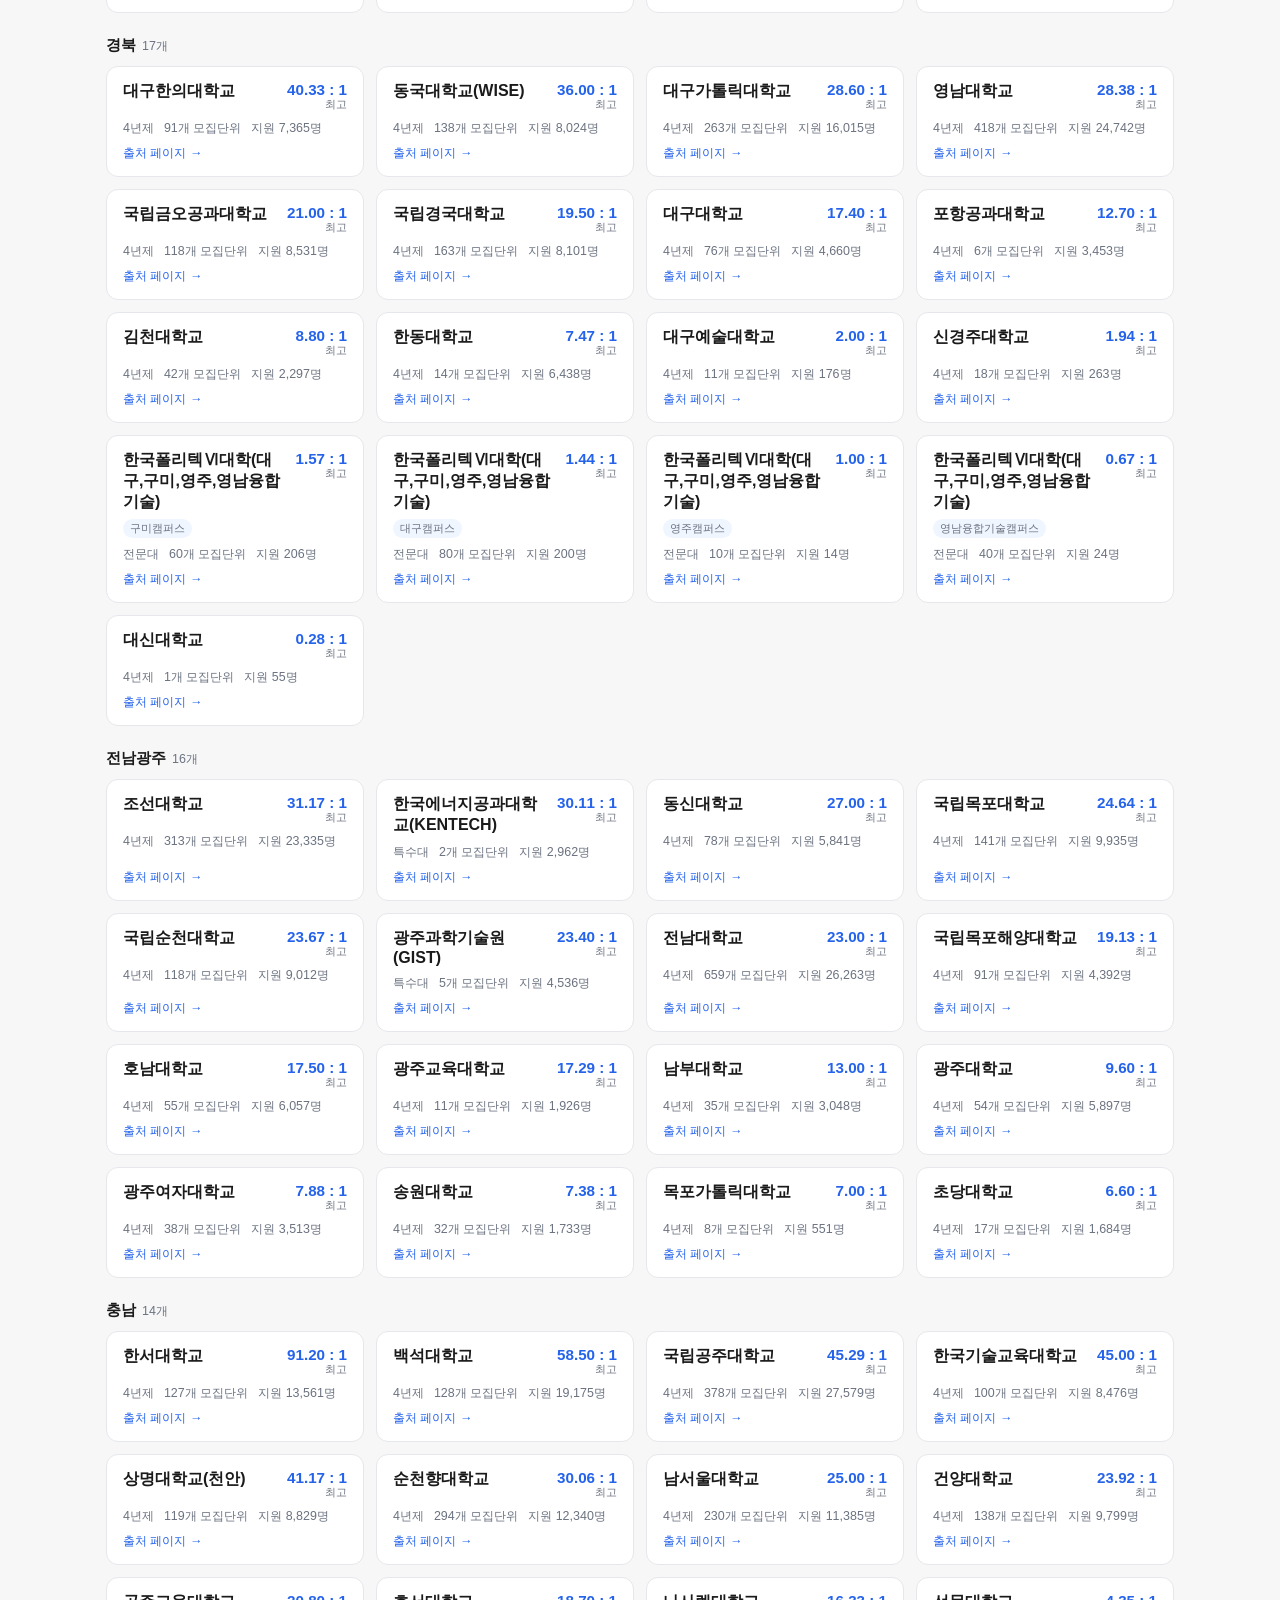
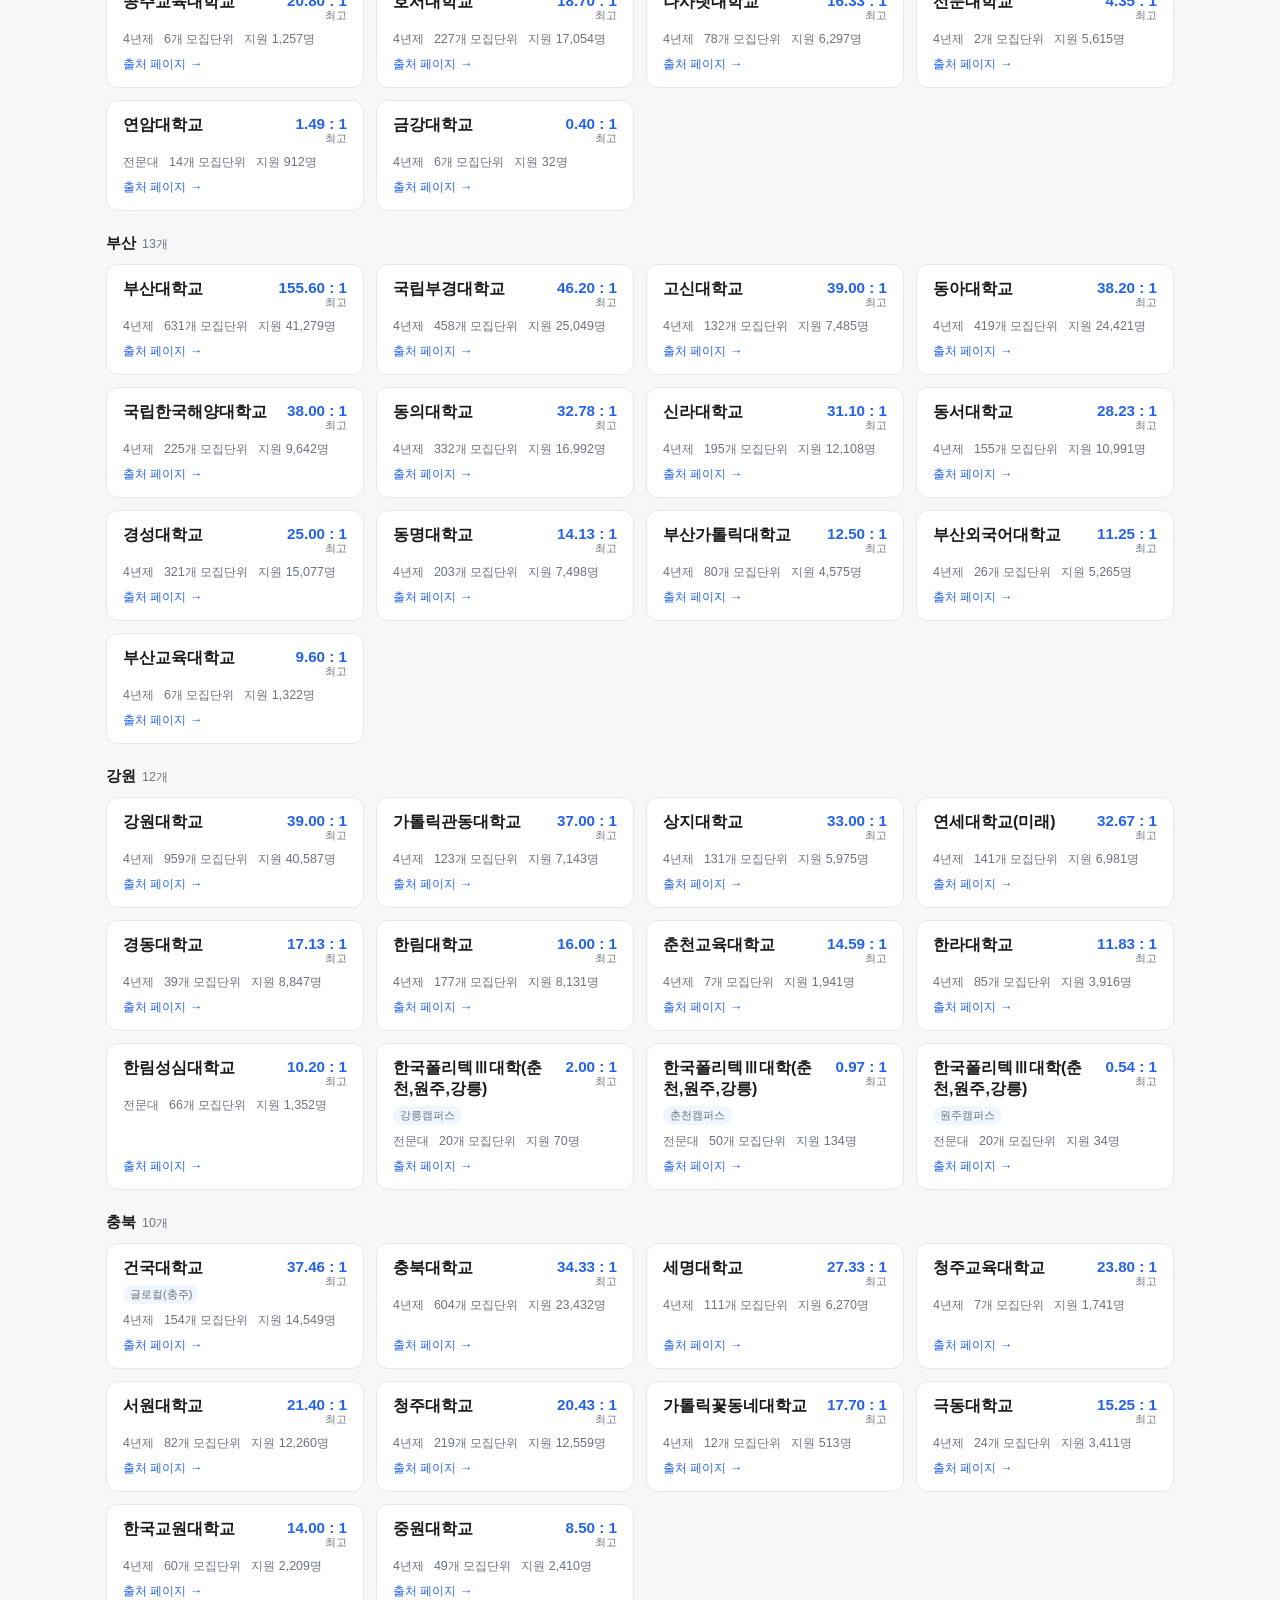
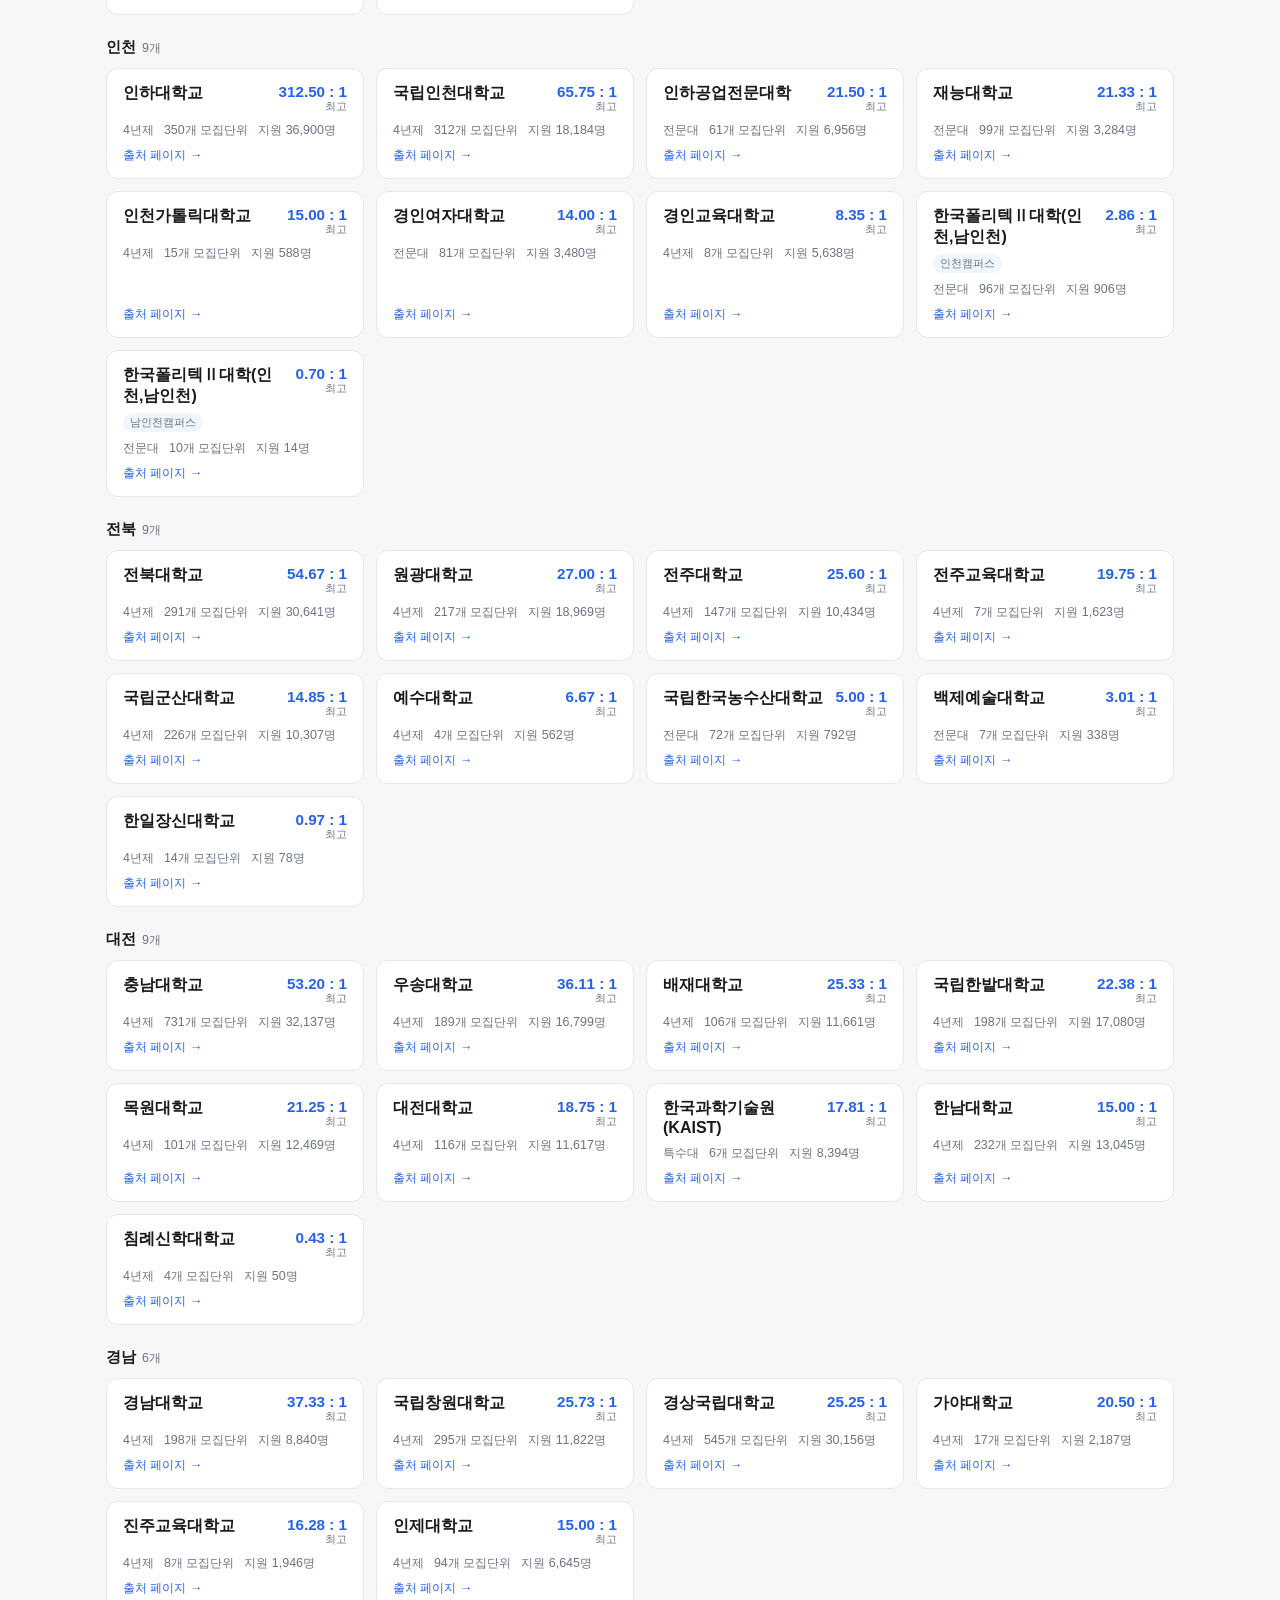
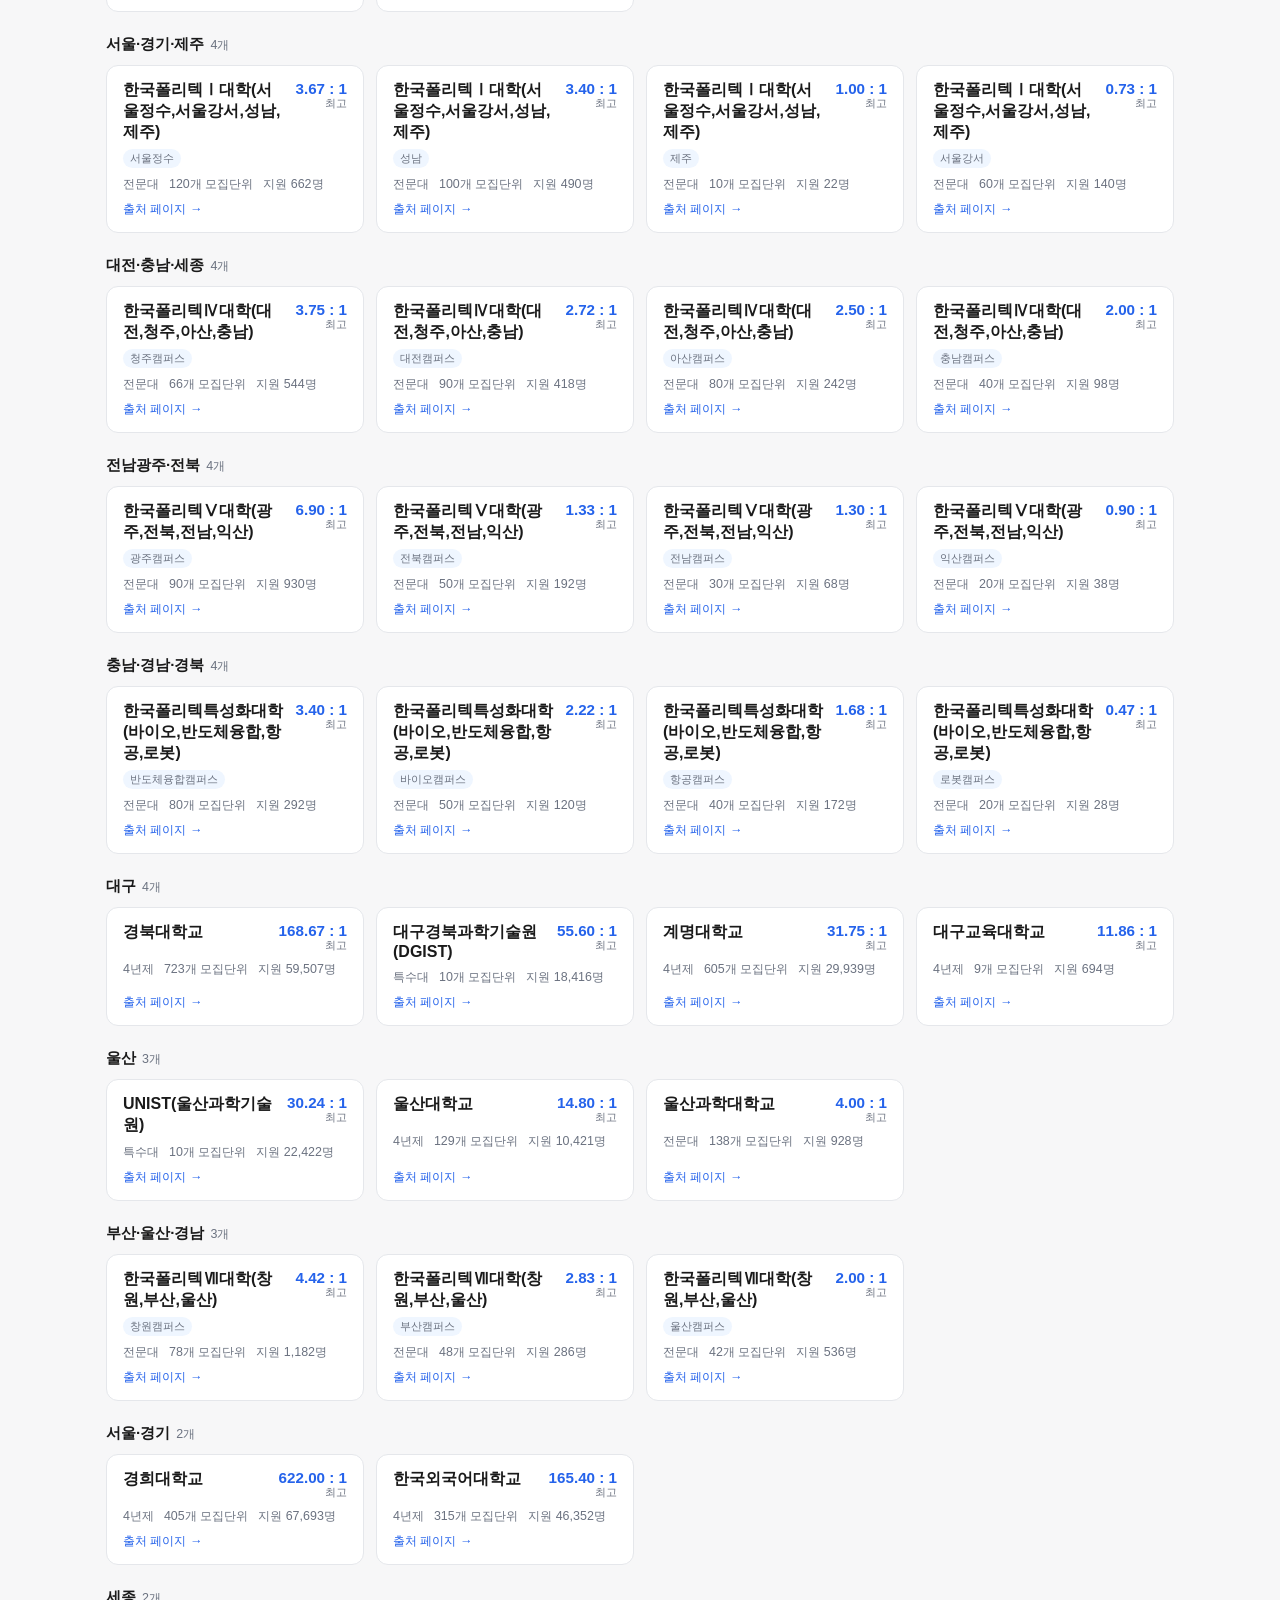
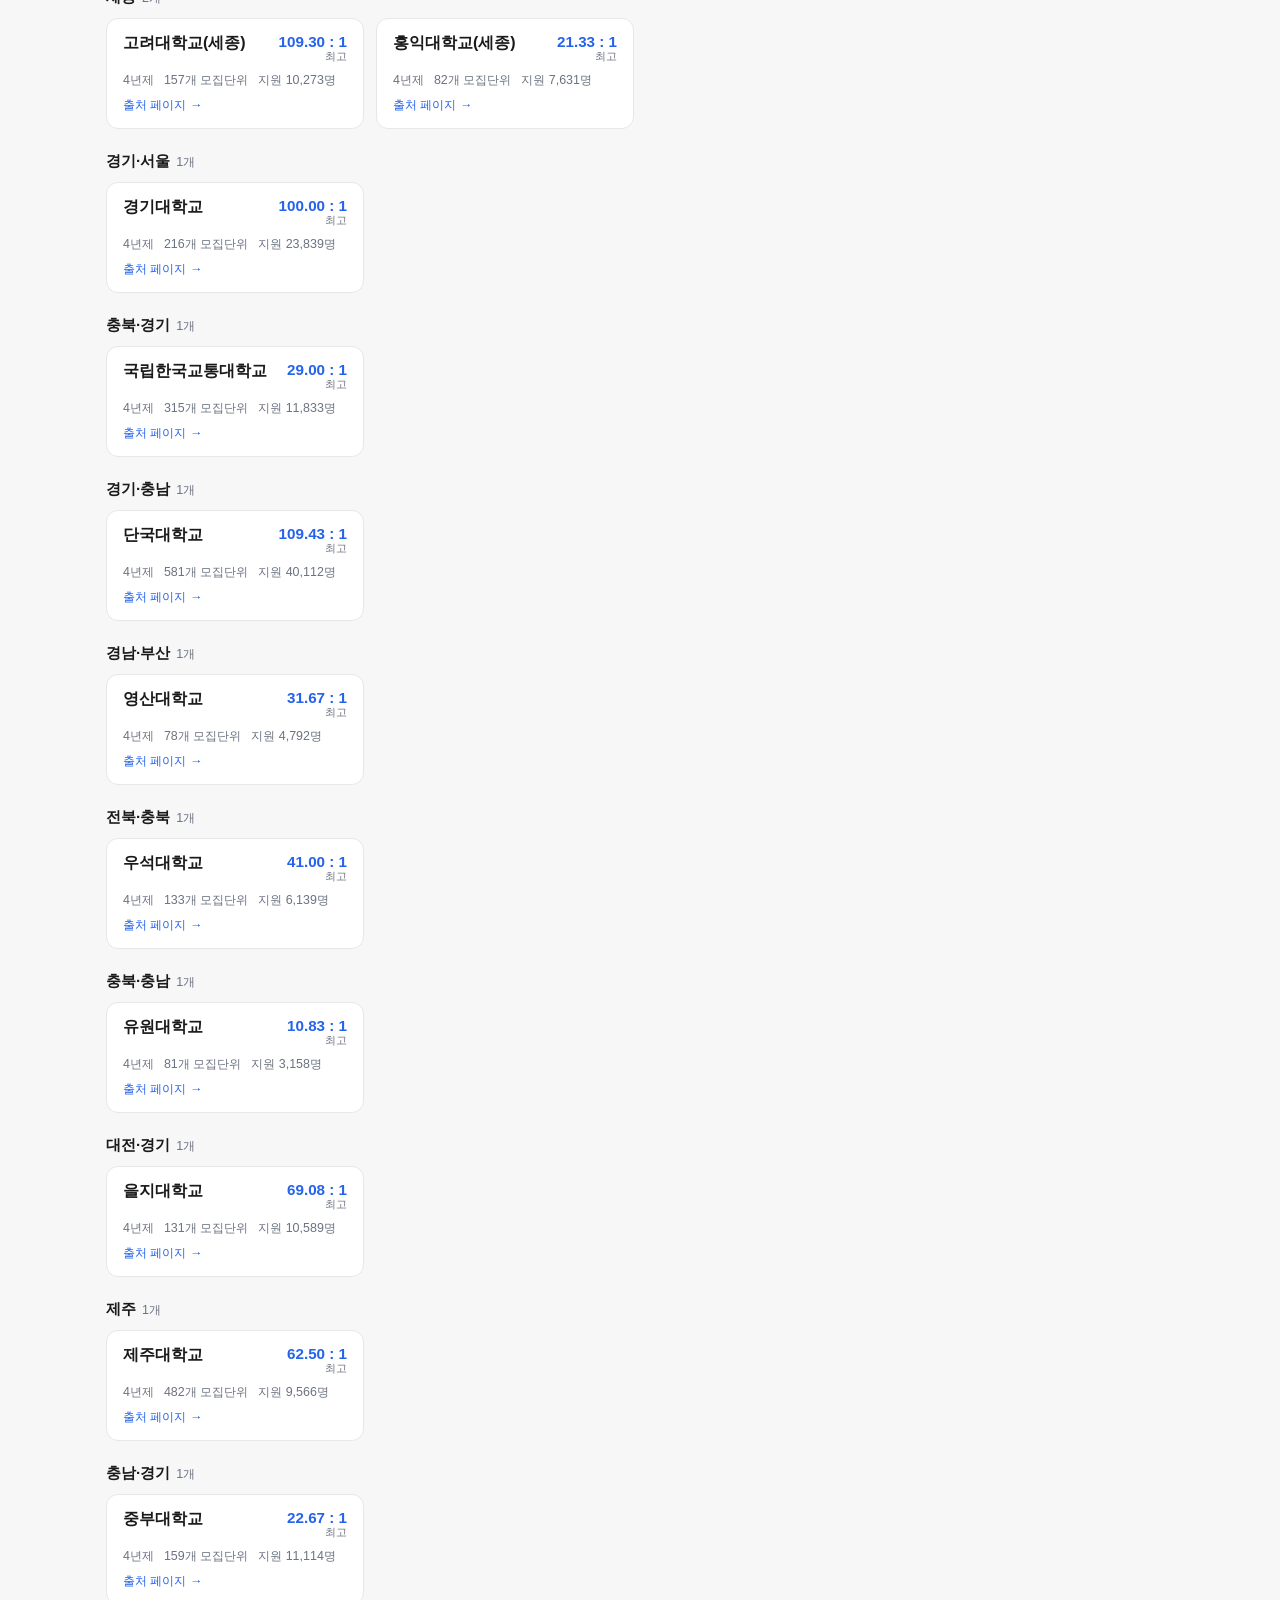
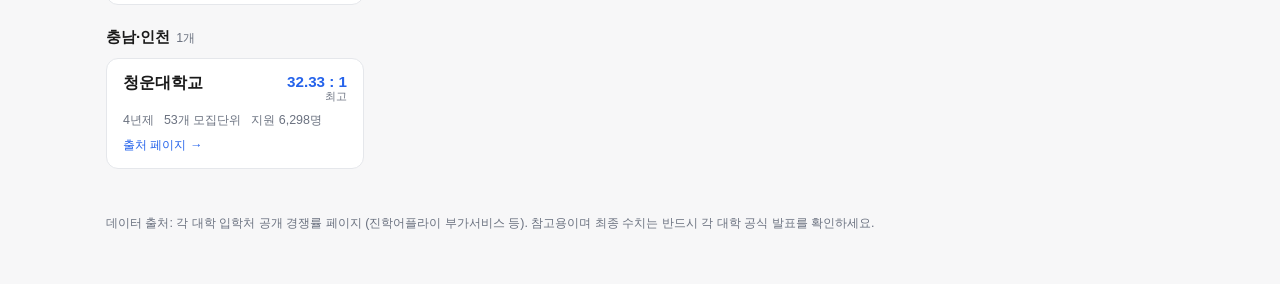
==== commit 82267c75: "Bulk-import 173 universities from the original site's own dataset; fix admission_type bugs; retitle " ====
--- a/docs/index.html
+++ b/docs/index.html
@@ -3,12 +3,12 @@
 <head>
 <meta charset="UTF-8">
 <meta name="viewport" content="width=device-width, initial-scale=1.0">
-<title>수시 실시간 경쟁률</title>
-<link rel="stylesheet" href="style.css">
+<title>2027 대입 경쟁률</title>
+<link rel="stylesheet" href="style.css?v=3">
 </head>
 <body>
 <header class="topbar">
-  <h1>수시 실시간 경쟁률</h1>
+  <h1>2027 대입 경쟁률</h1>
   <div class="updated-at" id="updatedAt">불러오는 중...</div>
 </header>
 
@@ -75,6 +75,6 @@
   <p>데이터 출처: 각 대학 입학처 공개 경쟁률 페이지 (진학어플라이 부가서비스 등). 참고용이며 최종 수치는 반드시 각 대학 공식 발표를 확인하세요.</p>
 </footer>
 
-<script src="app.js"></script>
+<script src="app.js?v=3"></script>
 </body>
 </html>
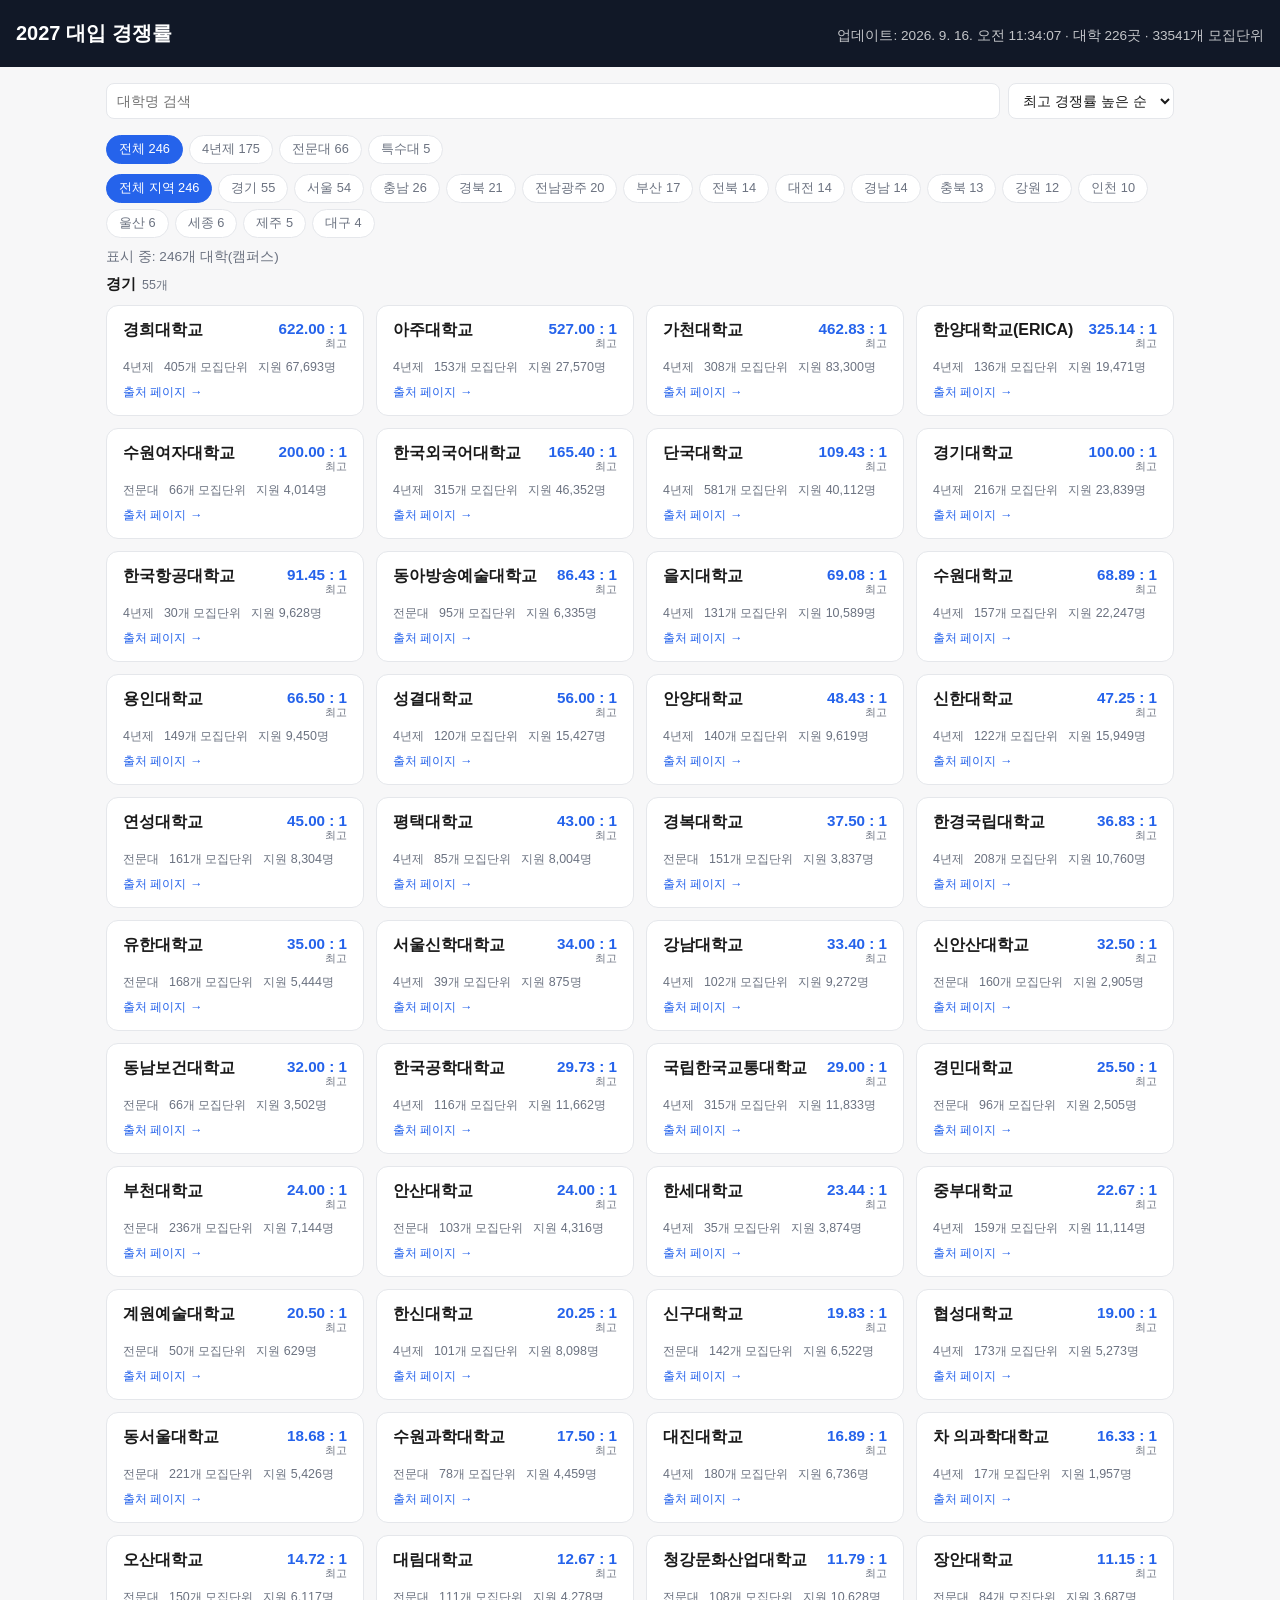
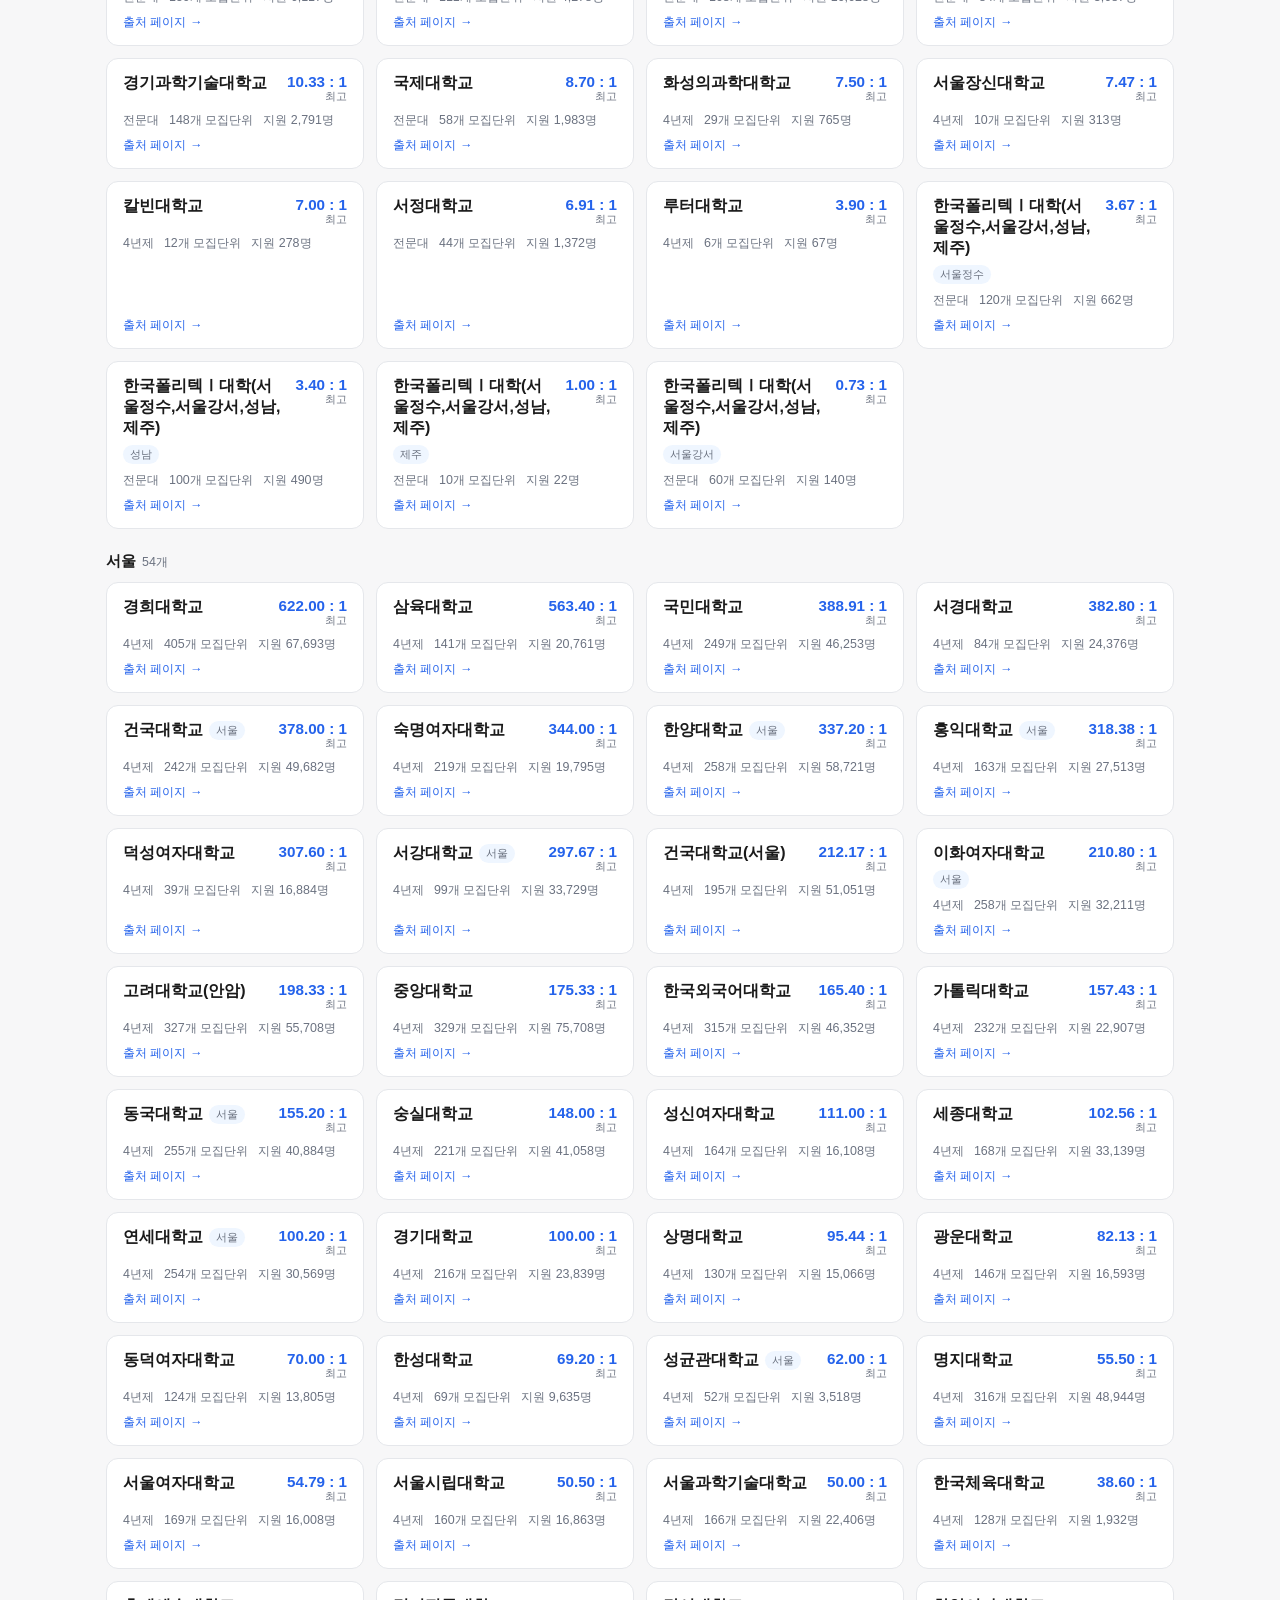
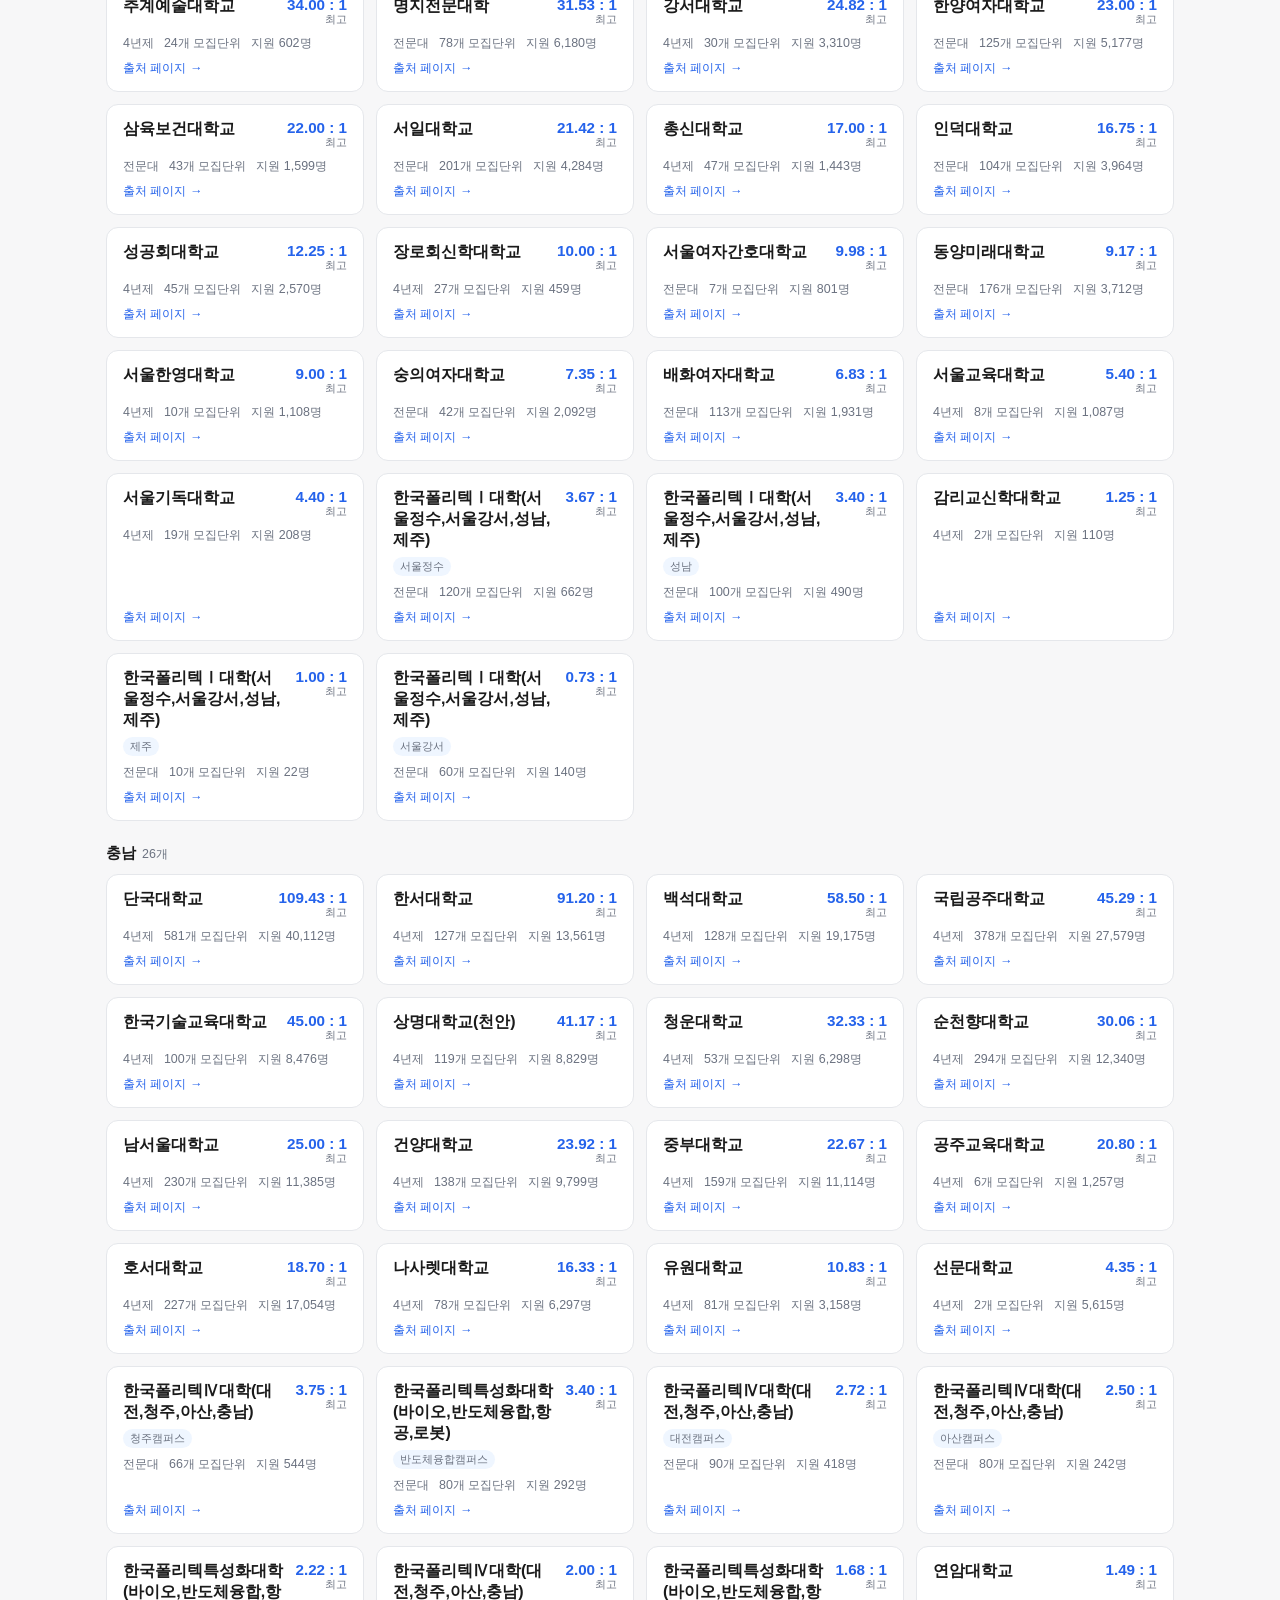
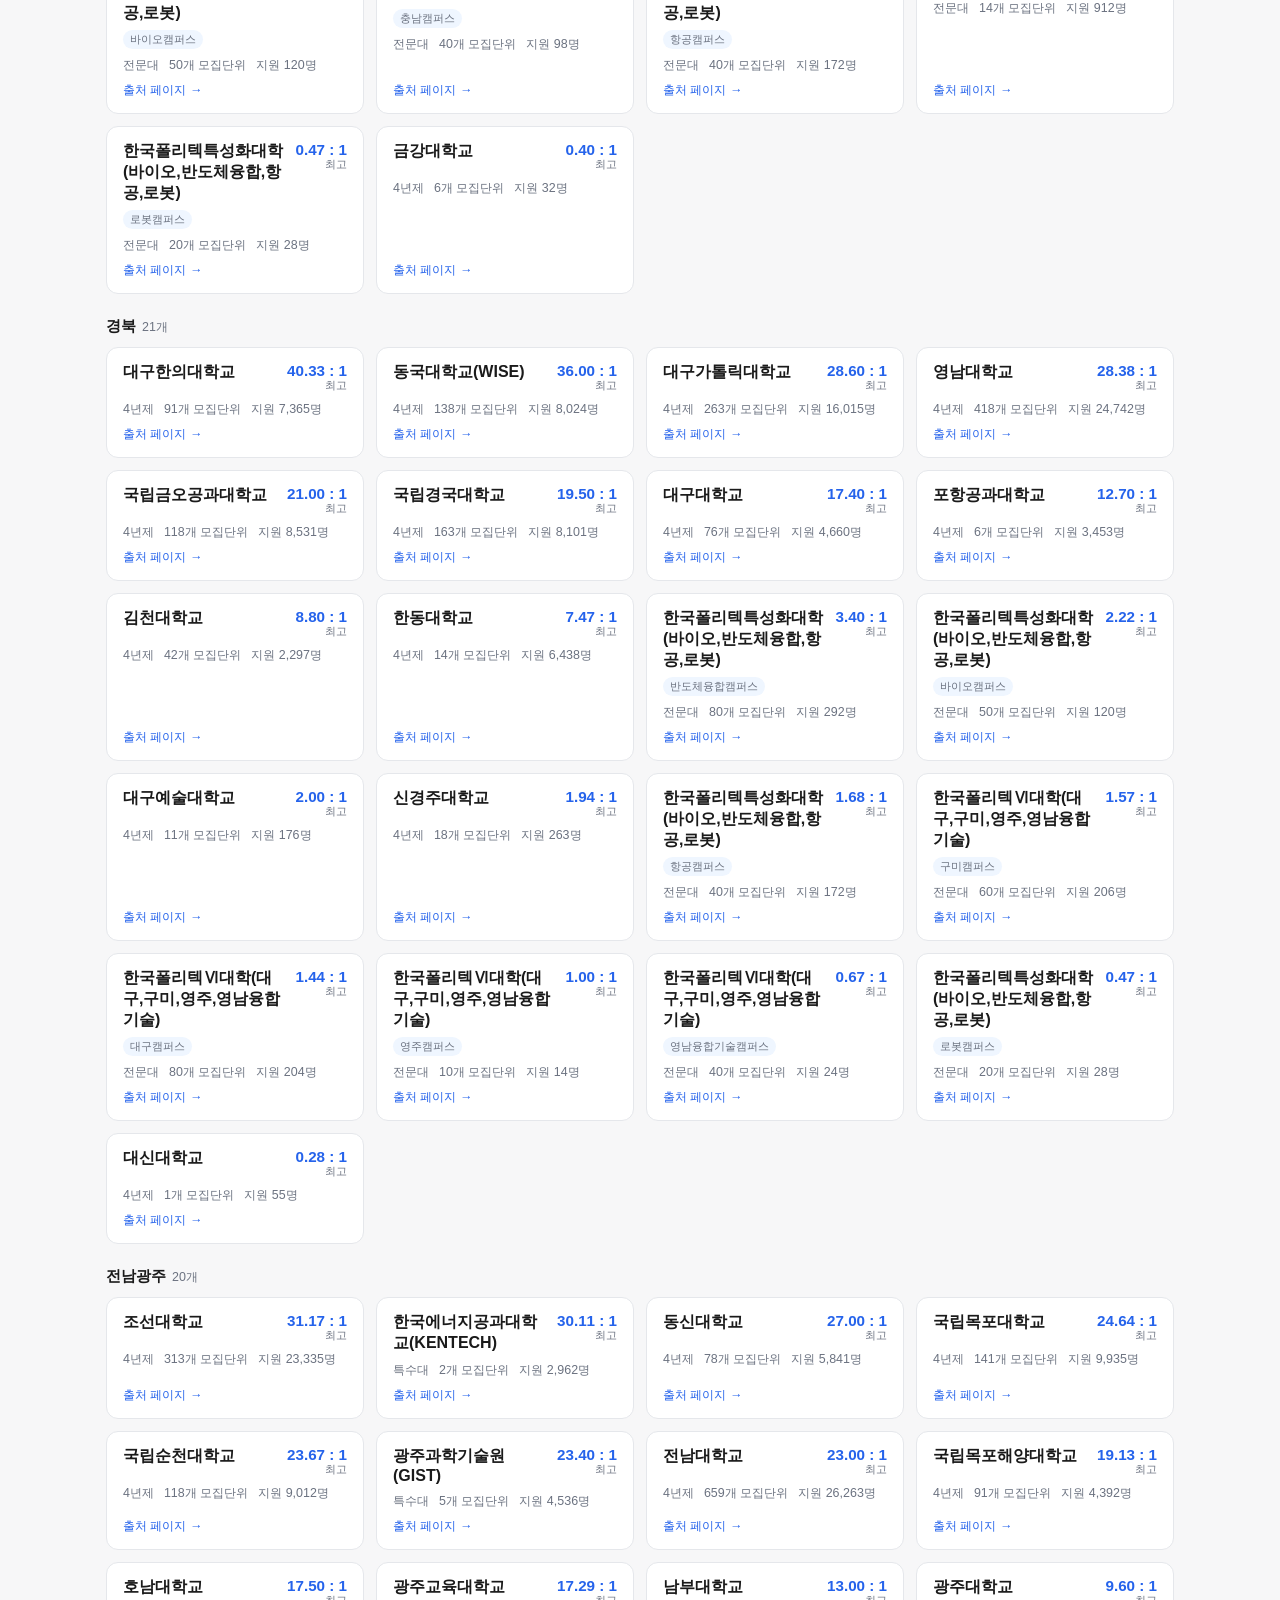
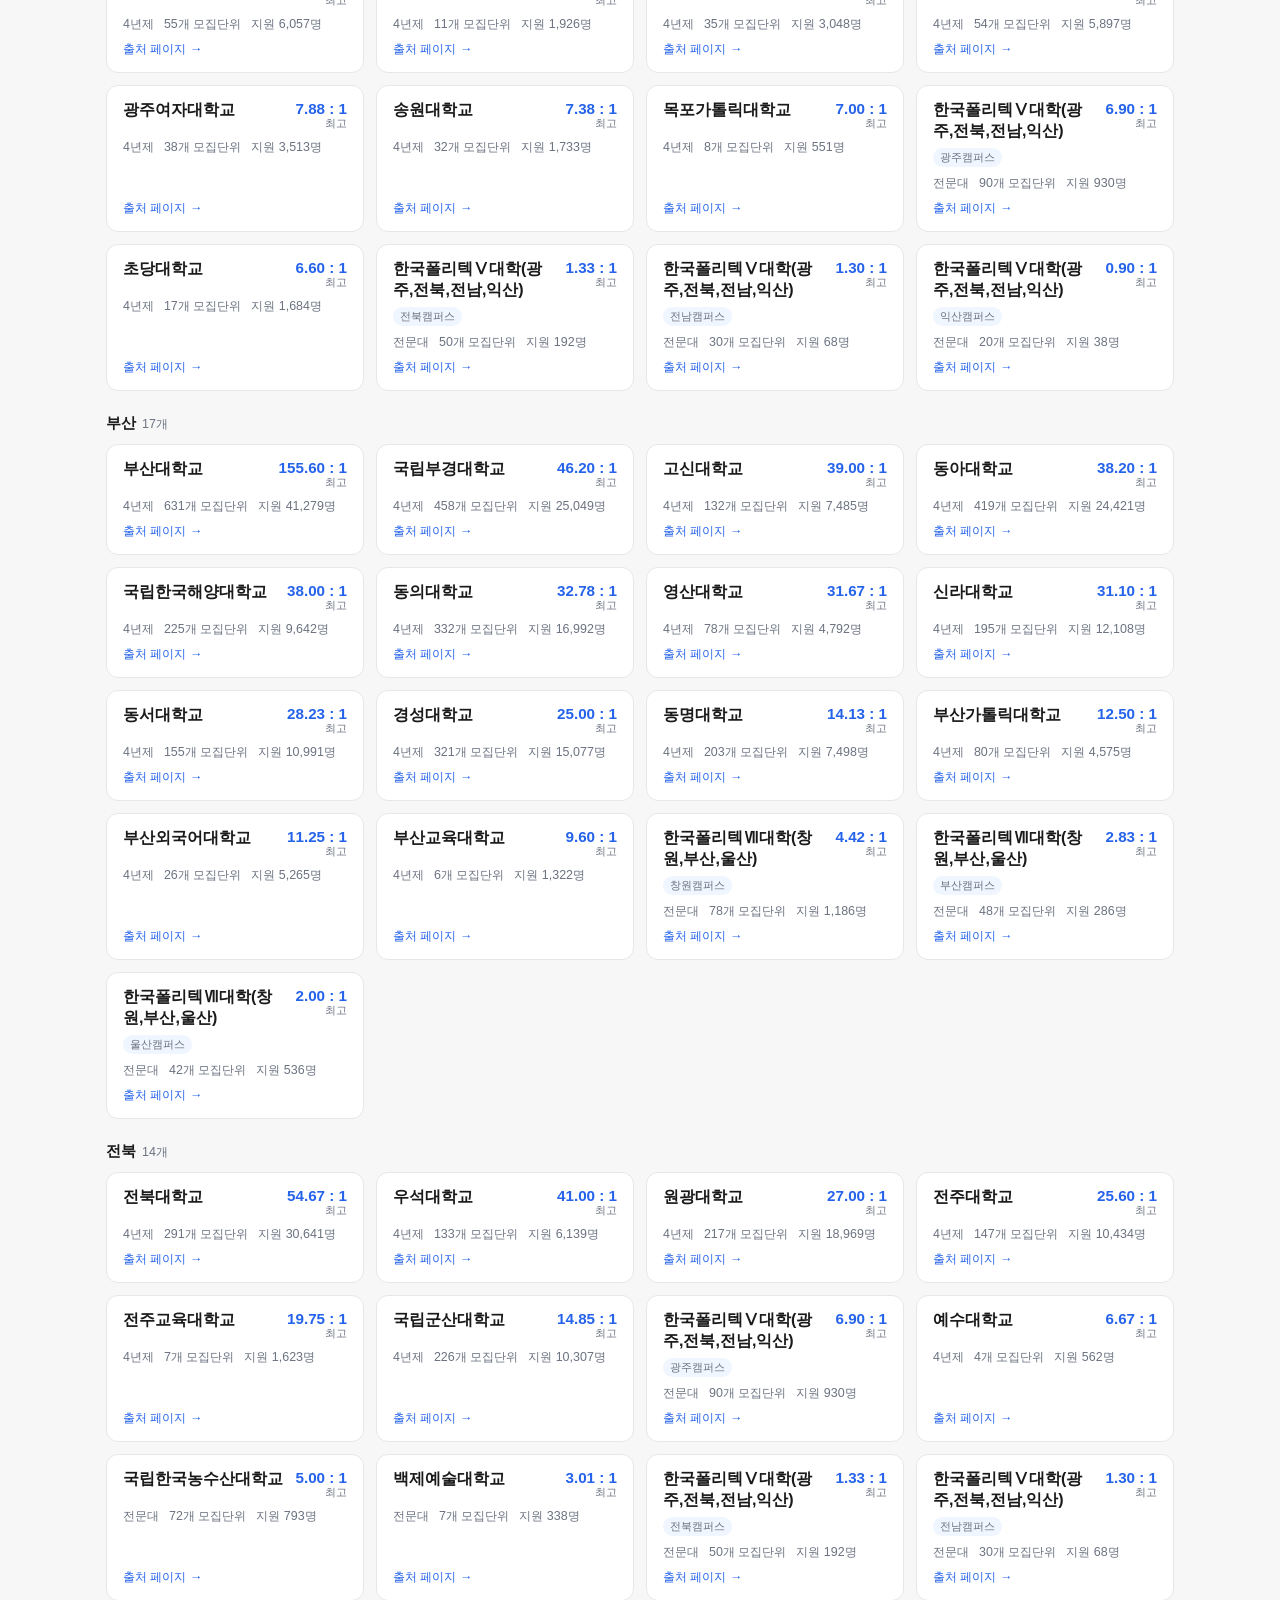
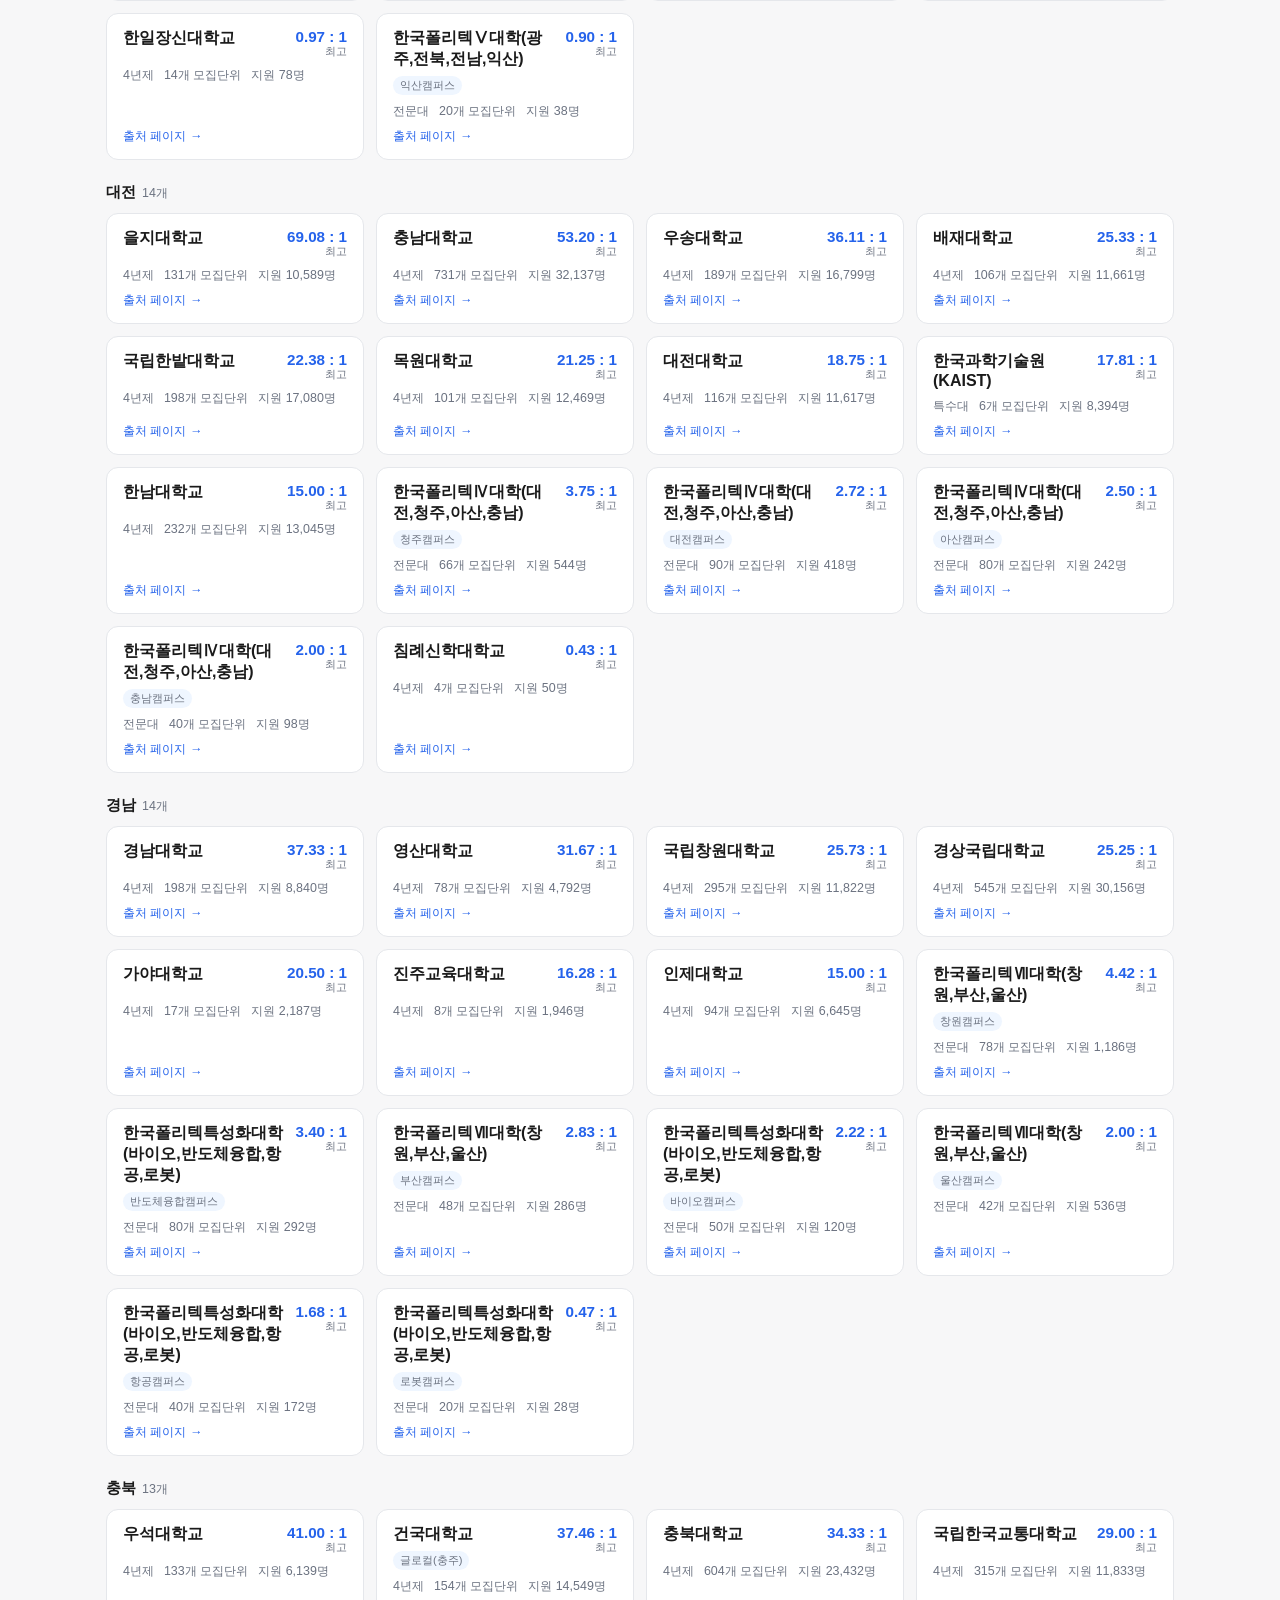
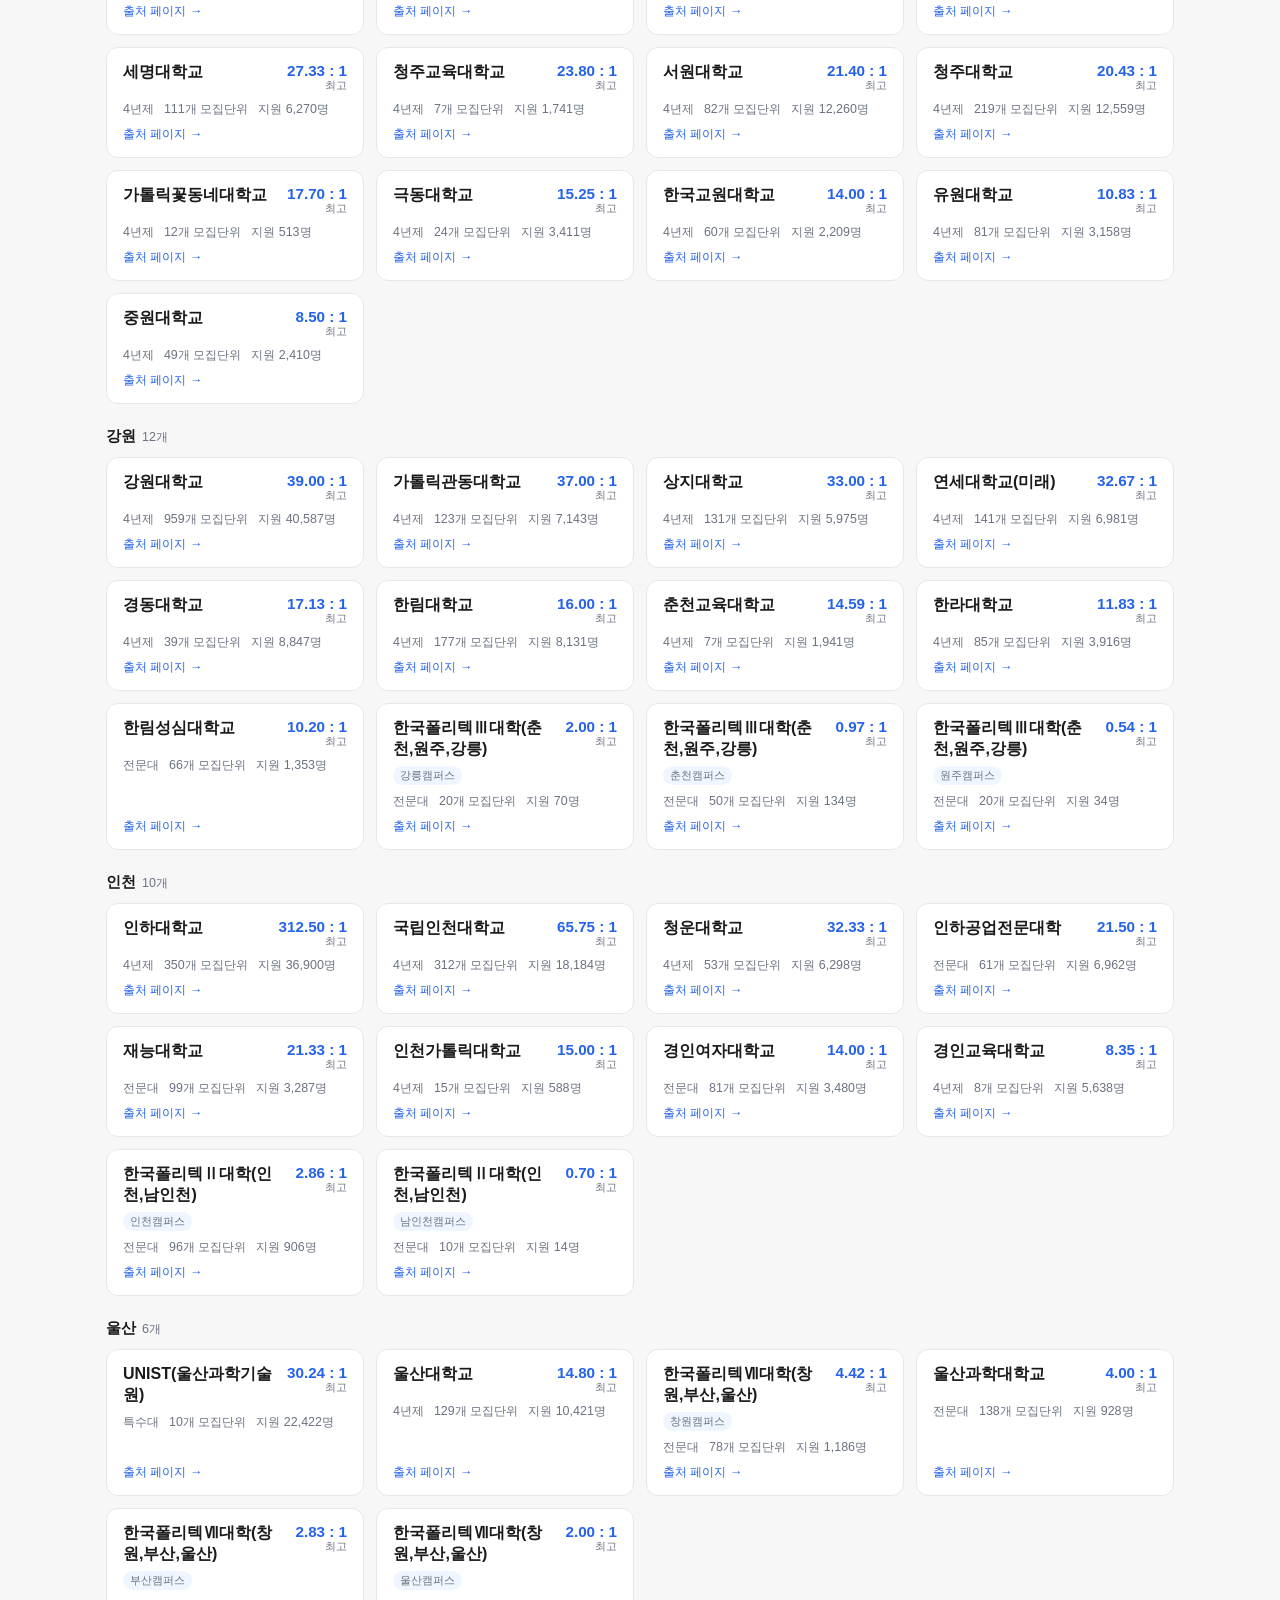
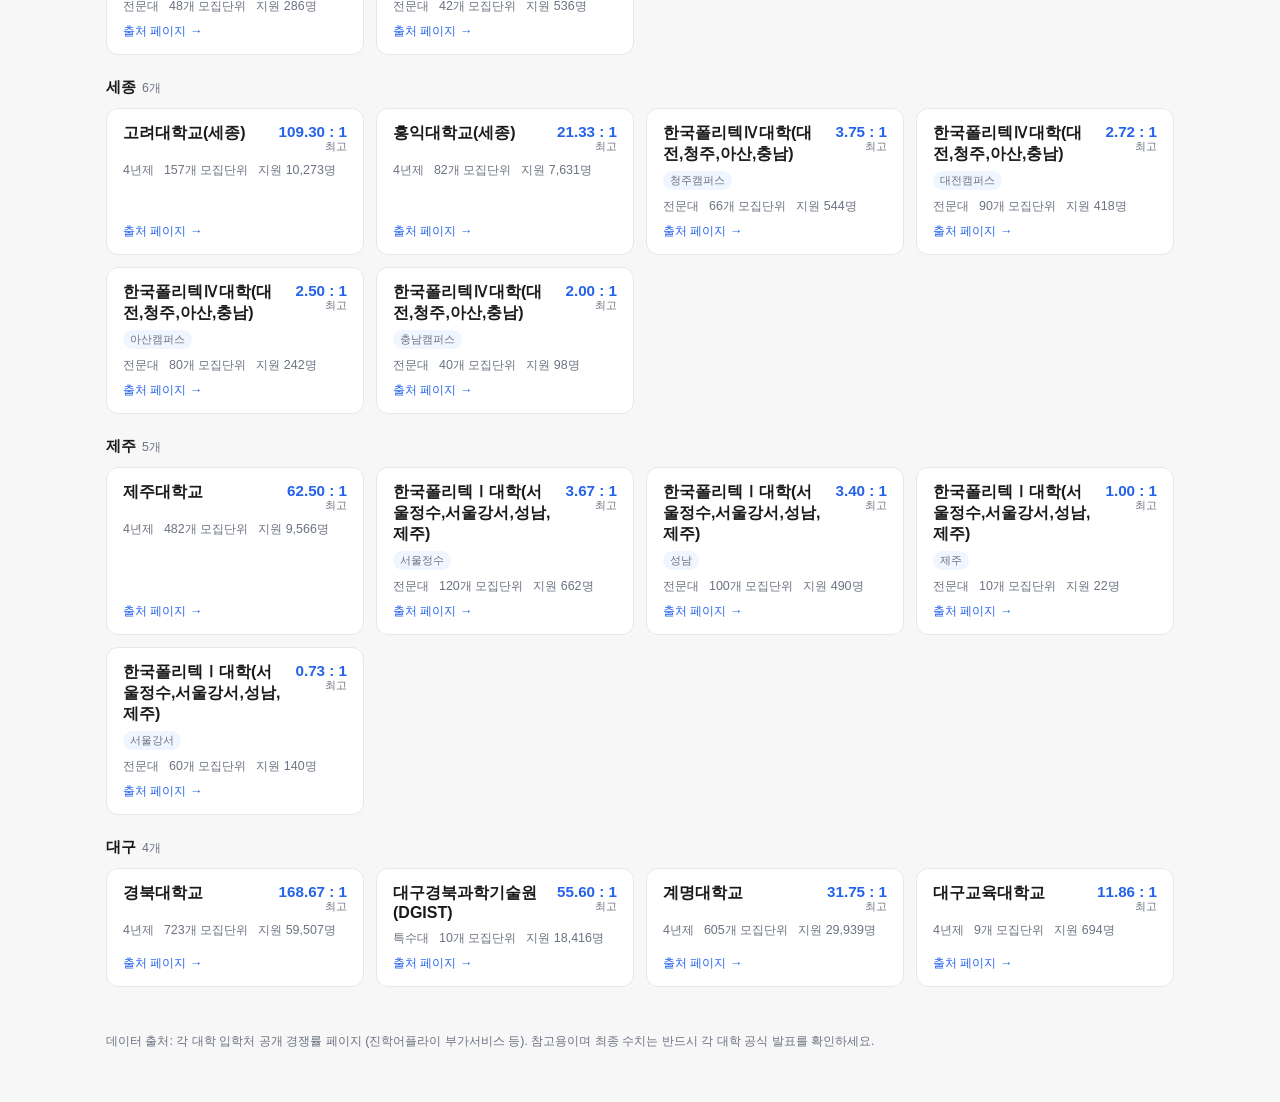
==== commit 775f9c3d: "Add og:title/twitter:title so shared-link previews show "수시 경쟁률" Link unfurlers (KakaoTalk etc.) wer" ====
--- a/docs/index.html
+++ b/docs/index.html
@@ -4,6 +4,11 @@
 <meta charset="UTF-8">
 <meta name="viewport" content="width=device-width, initial-scale=1.0">
 <title>2027 대입 경쟁률</title>
+<meta property="og:title" content="수시 경쟁률">
+<meta property="og:description" content="대학별 수시 경쟁률을 한눈에 확인하세요.">
+<meta property="og:type" content="website">
+<meta name="twitter:card" content="summary">
+<meta name="twitter:title" content="수시 경쟁률">
 <link rel="stylesheet" href="style.css?v=3">
 </head>
 <body>
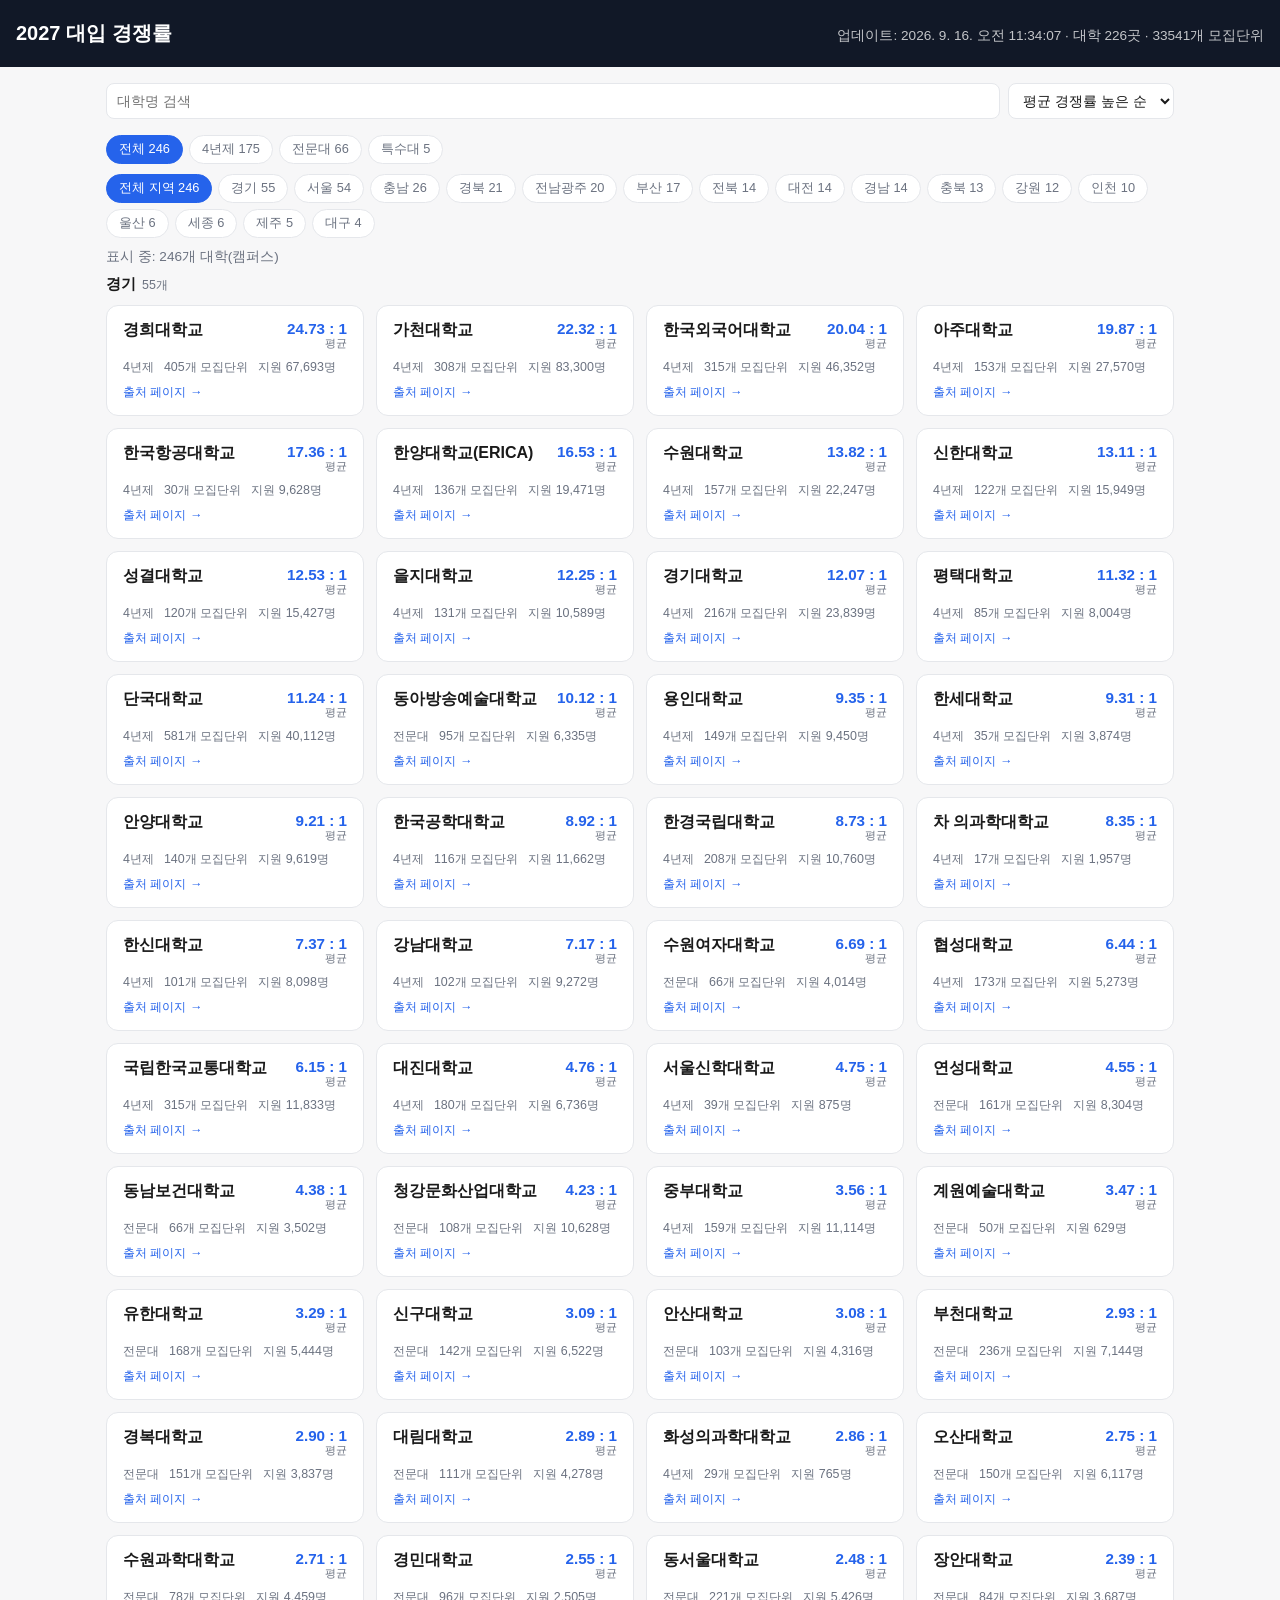
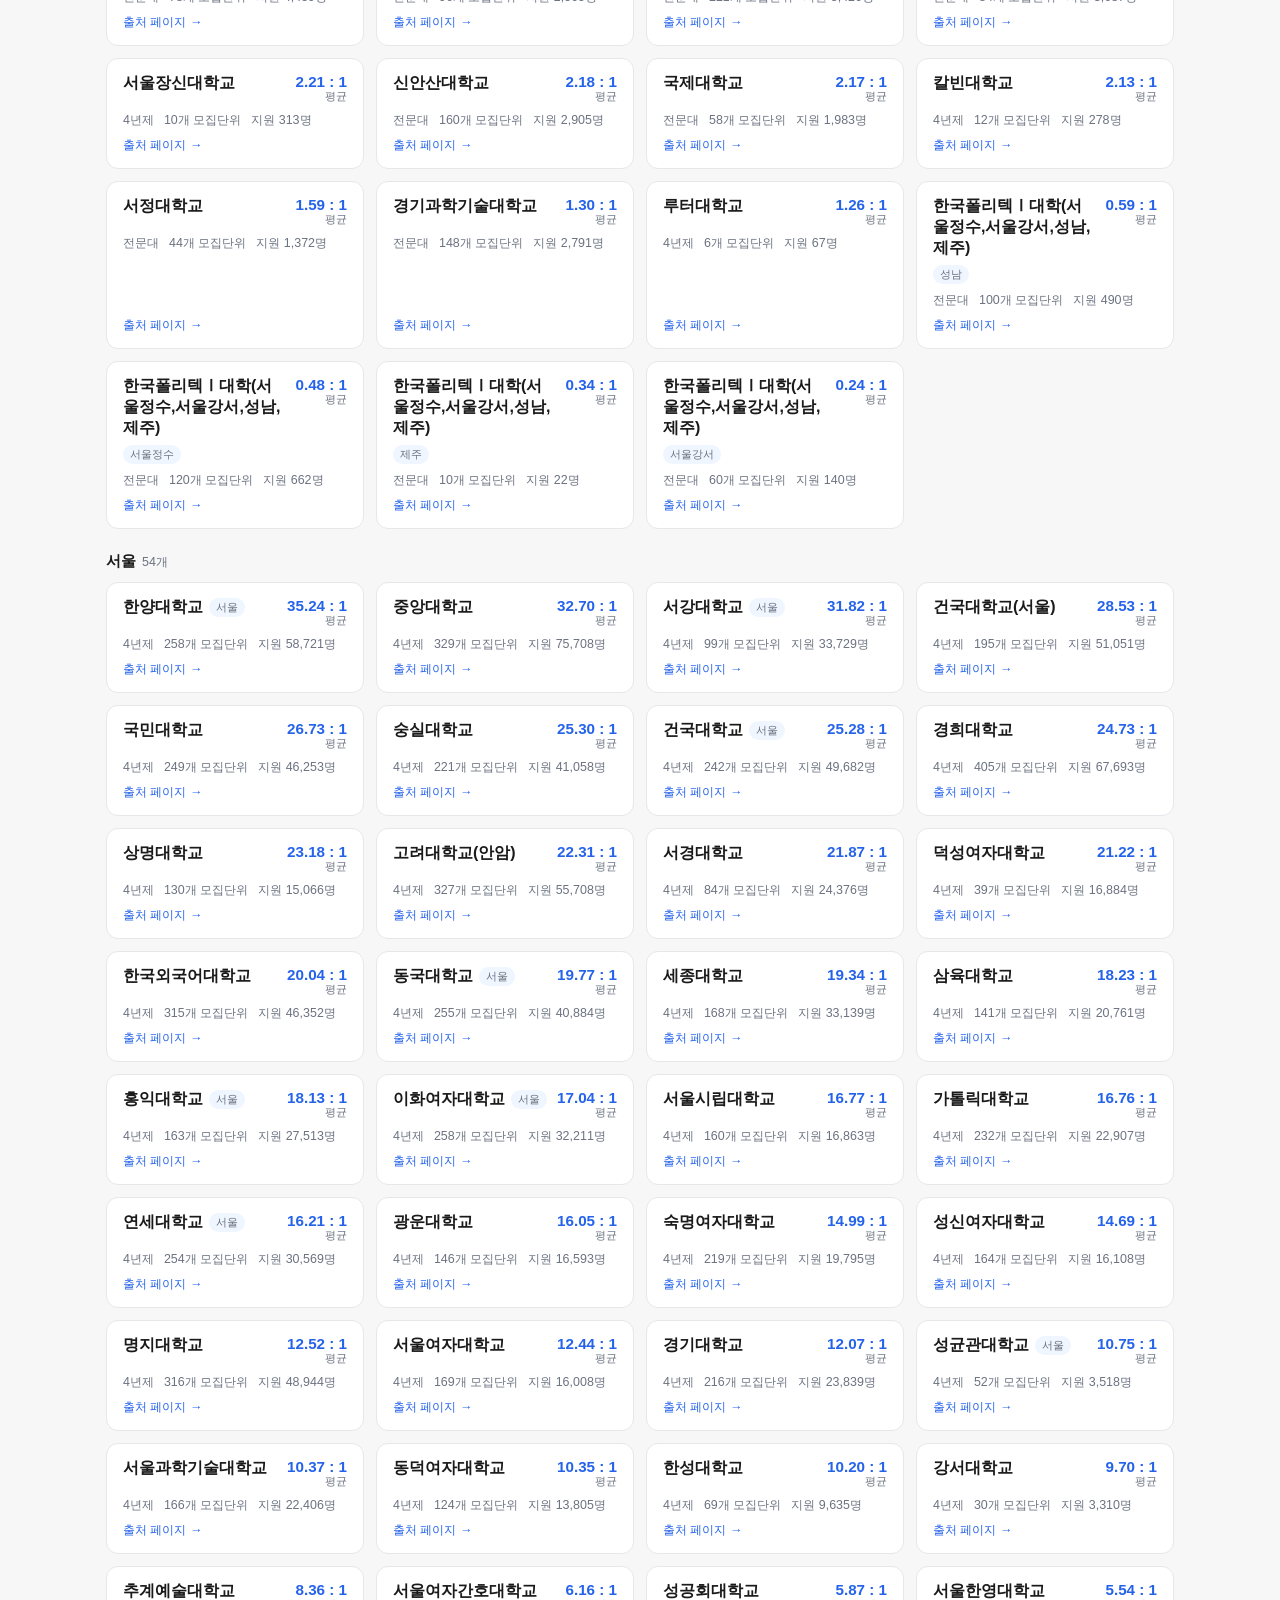
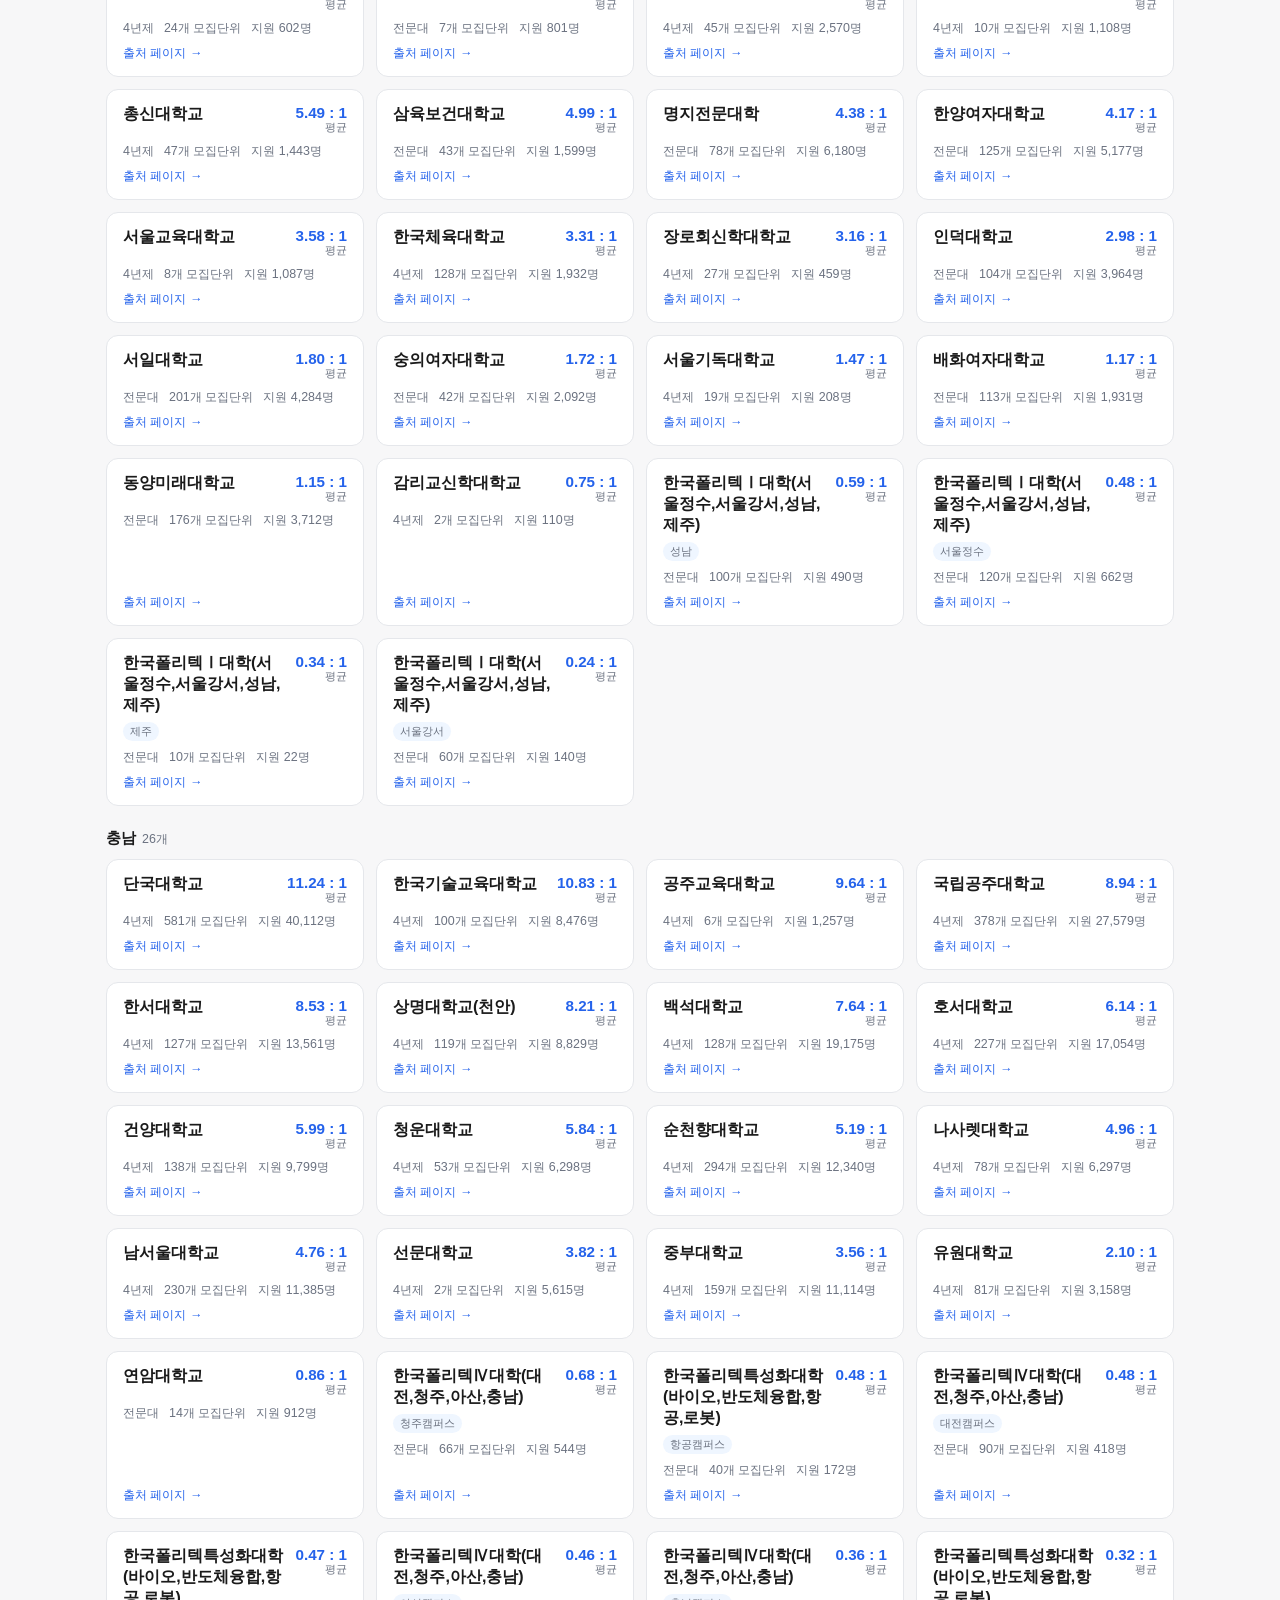
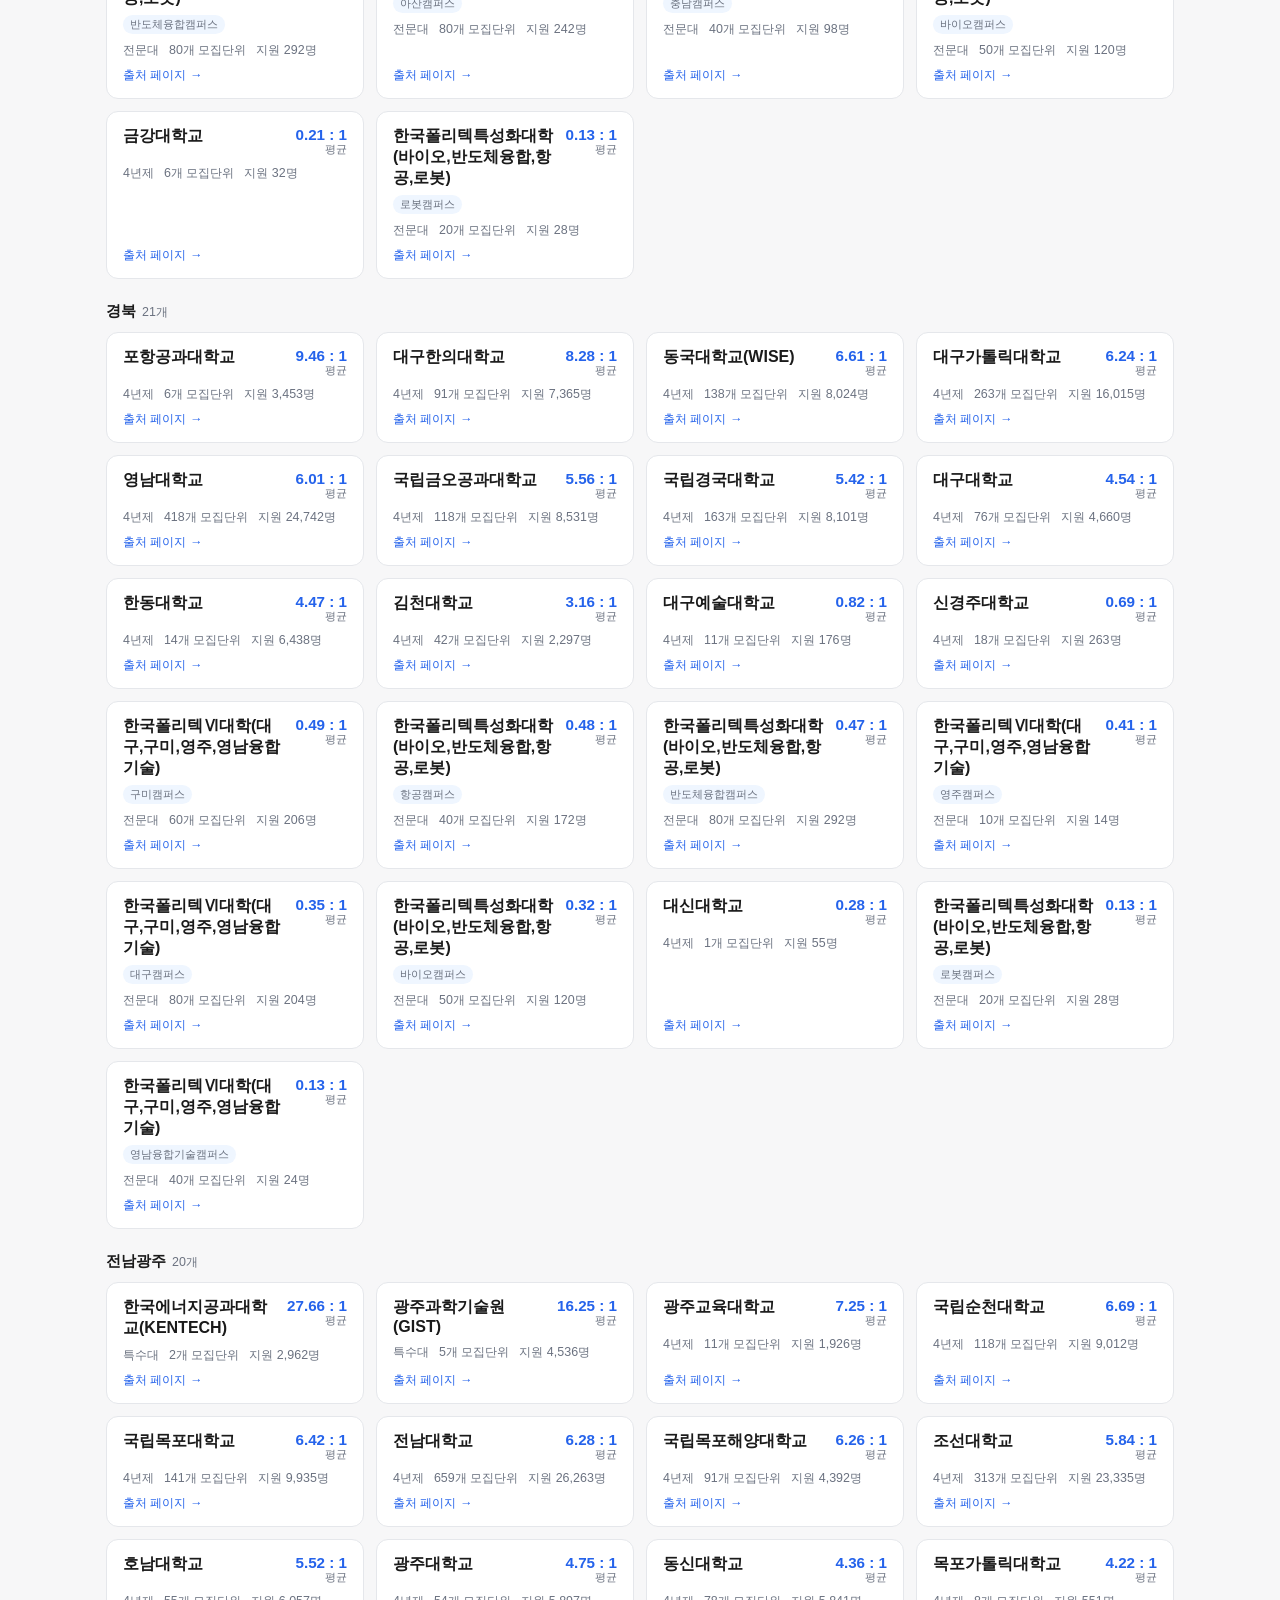
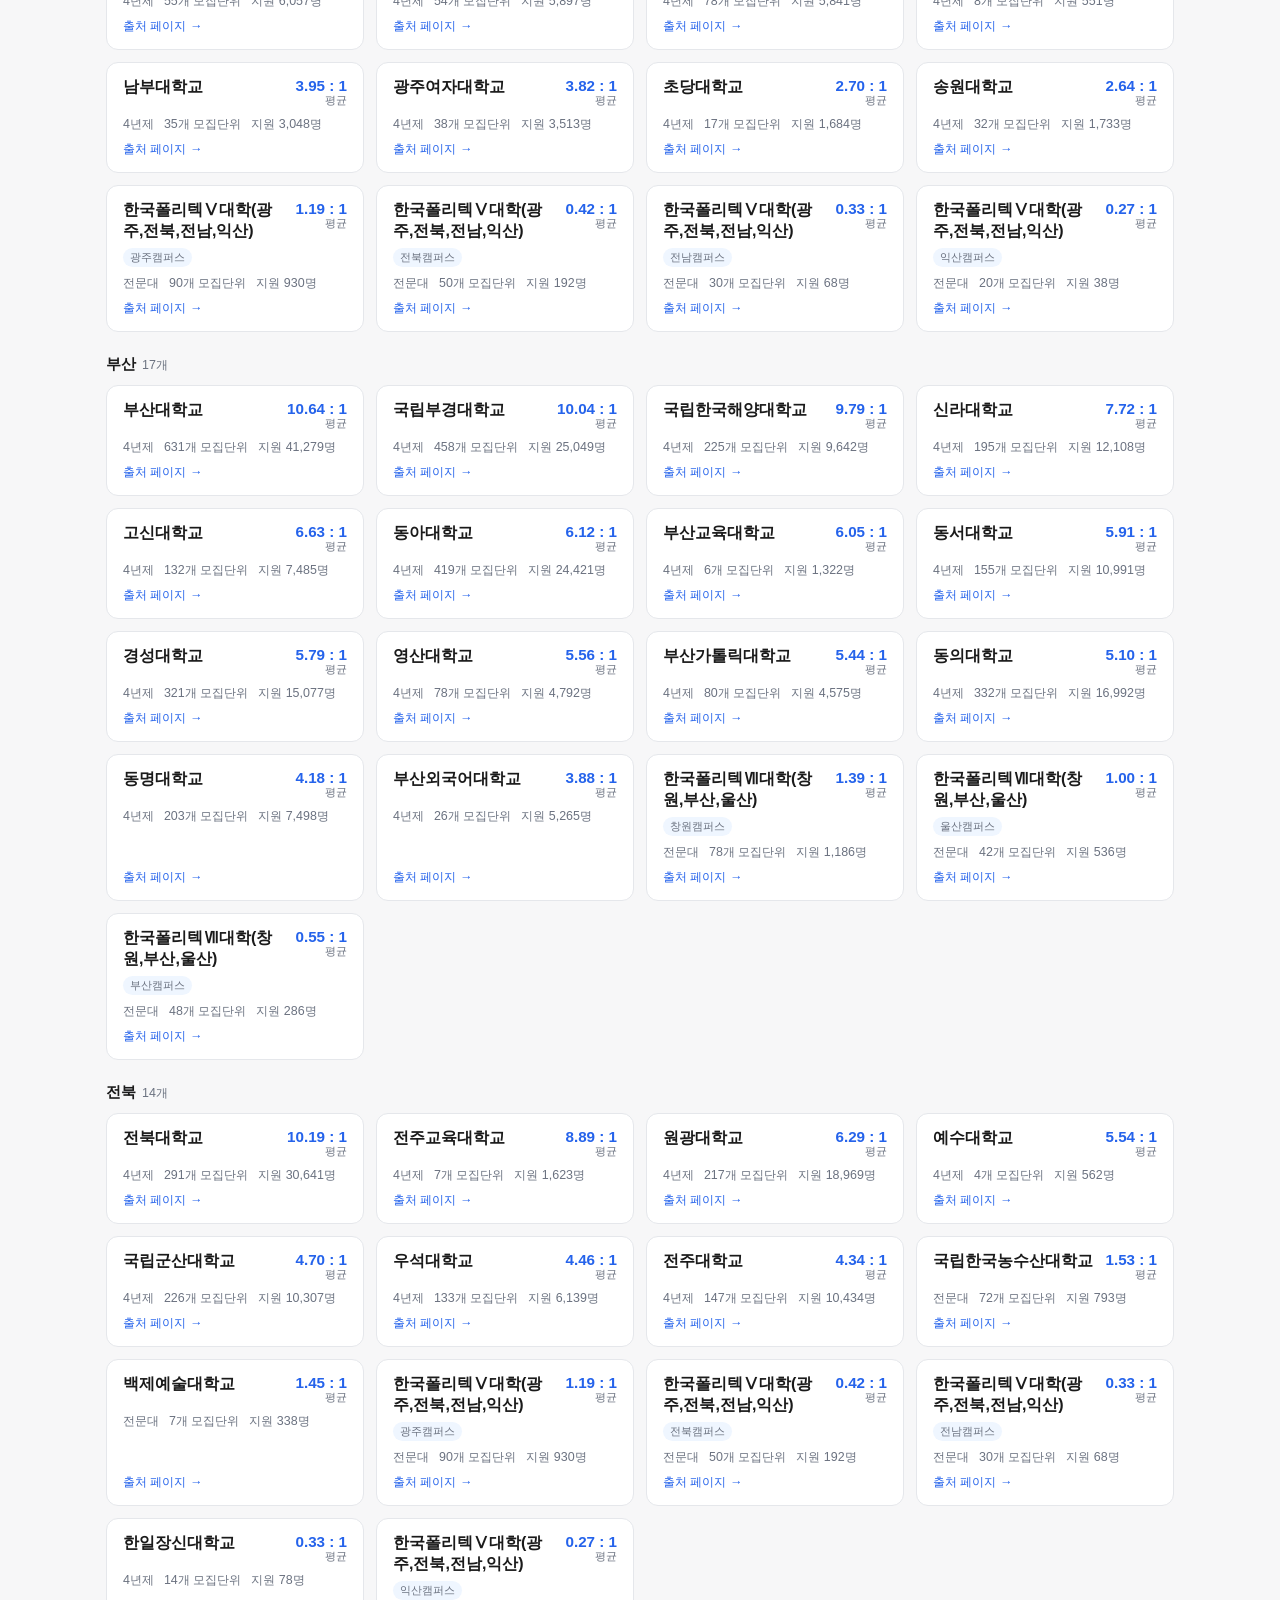
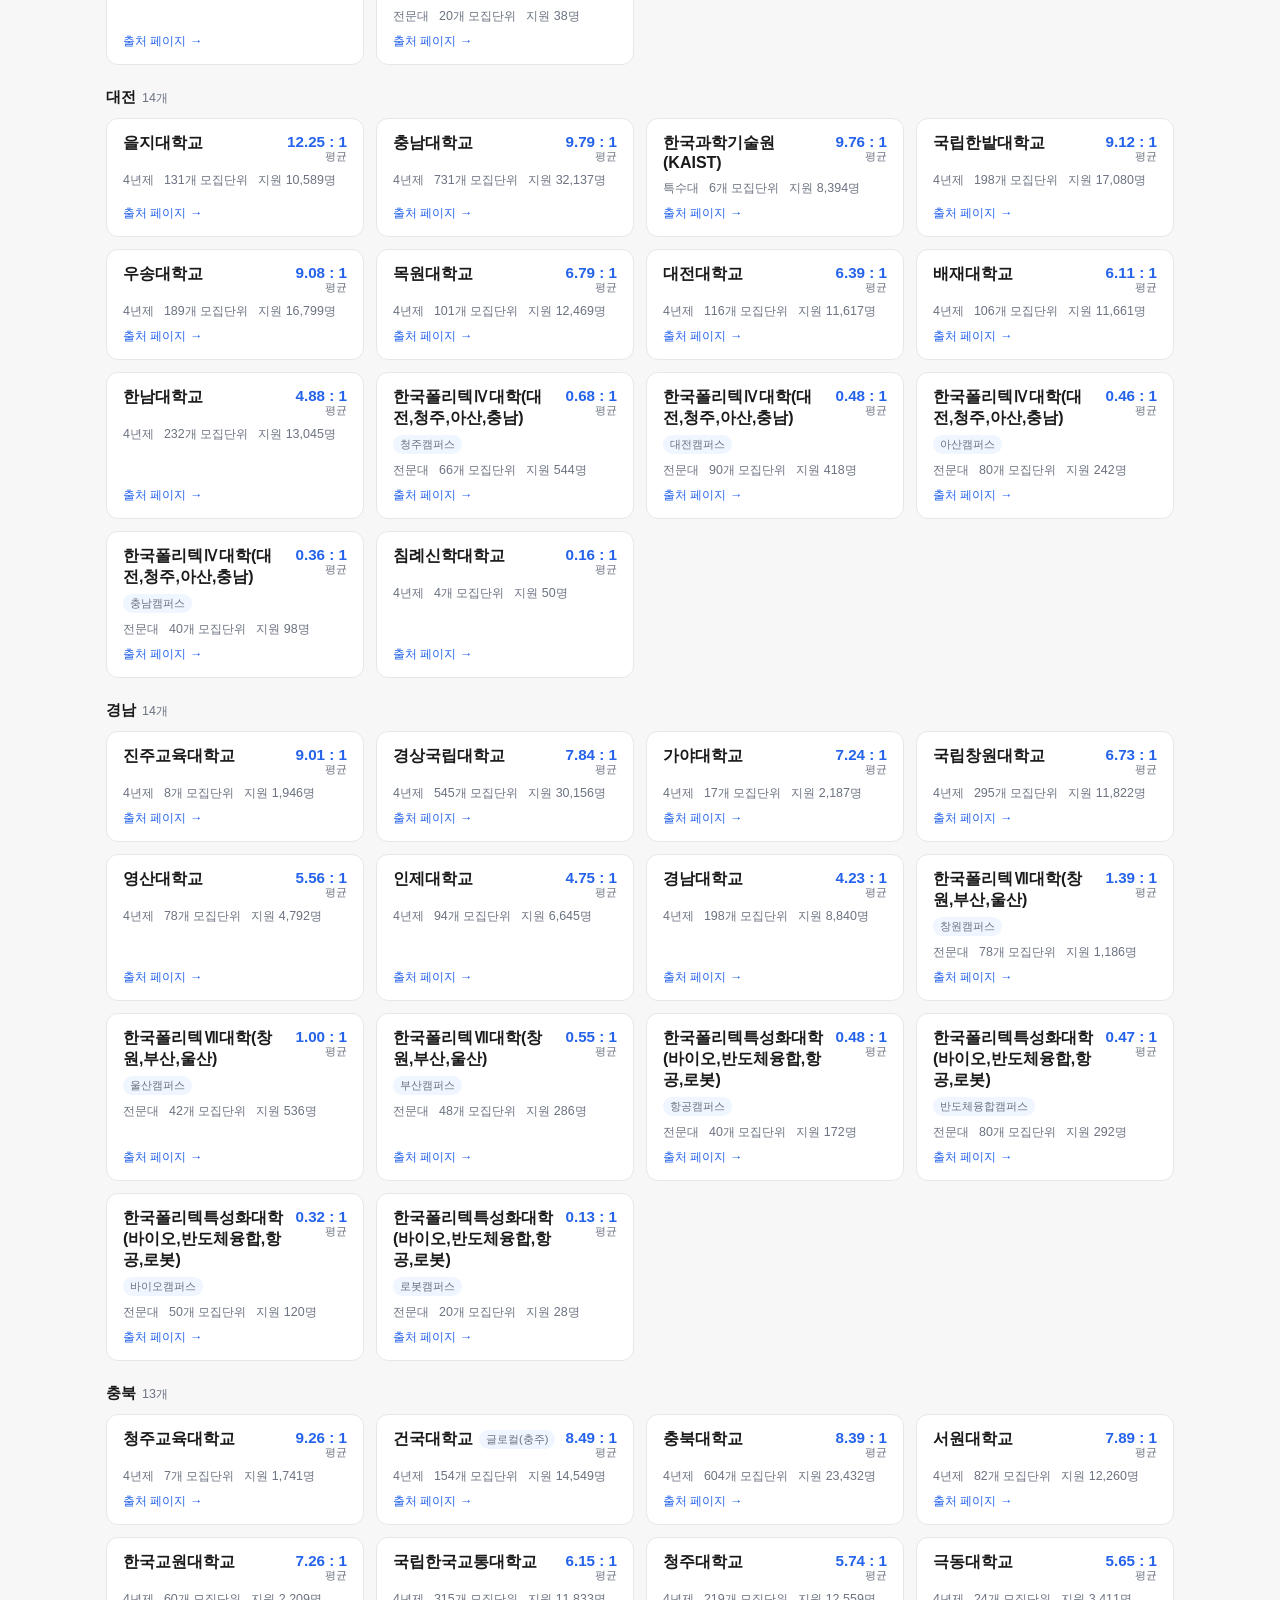
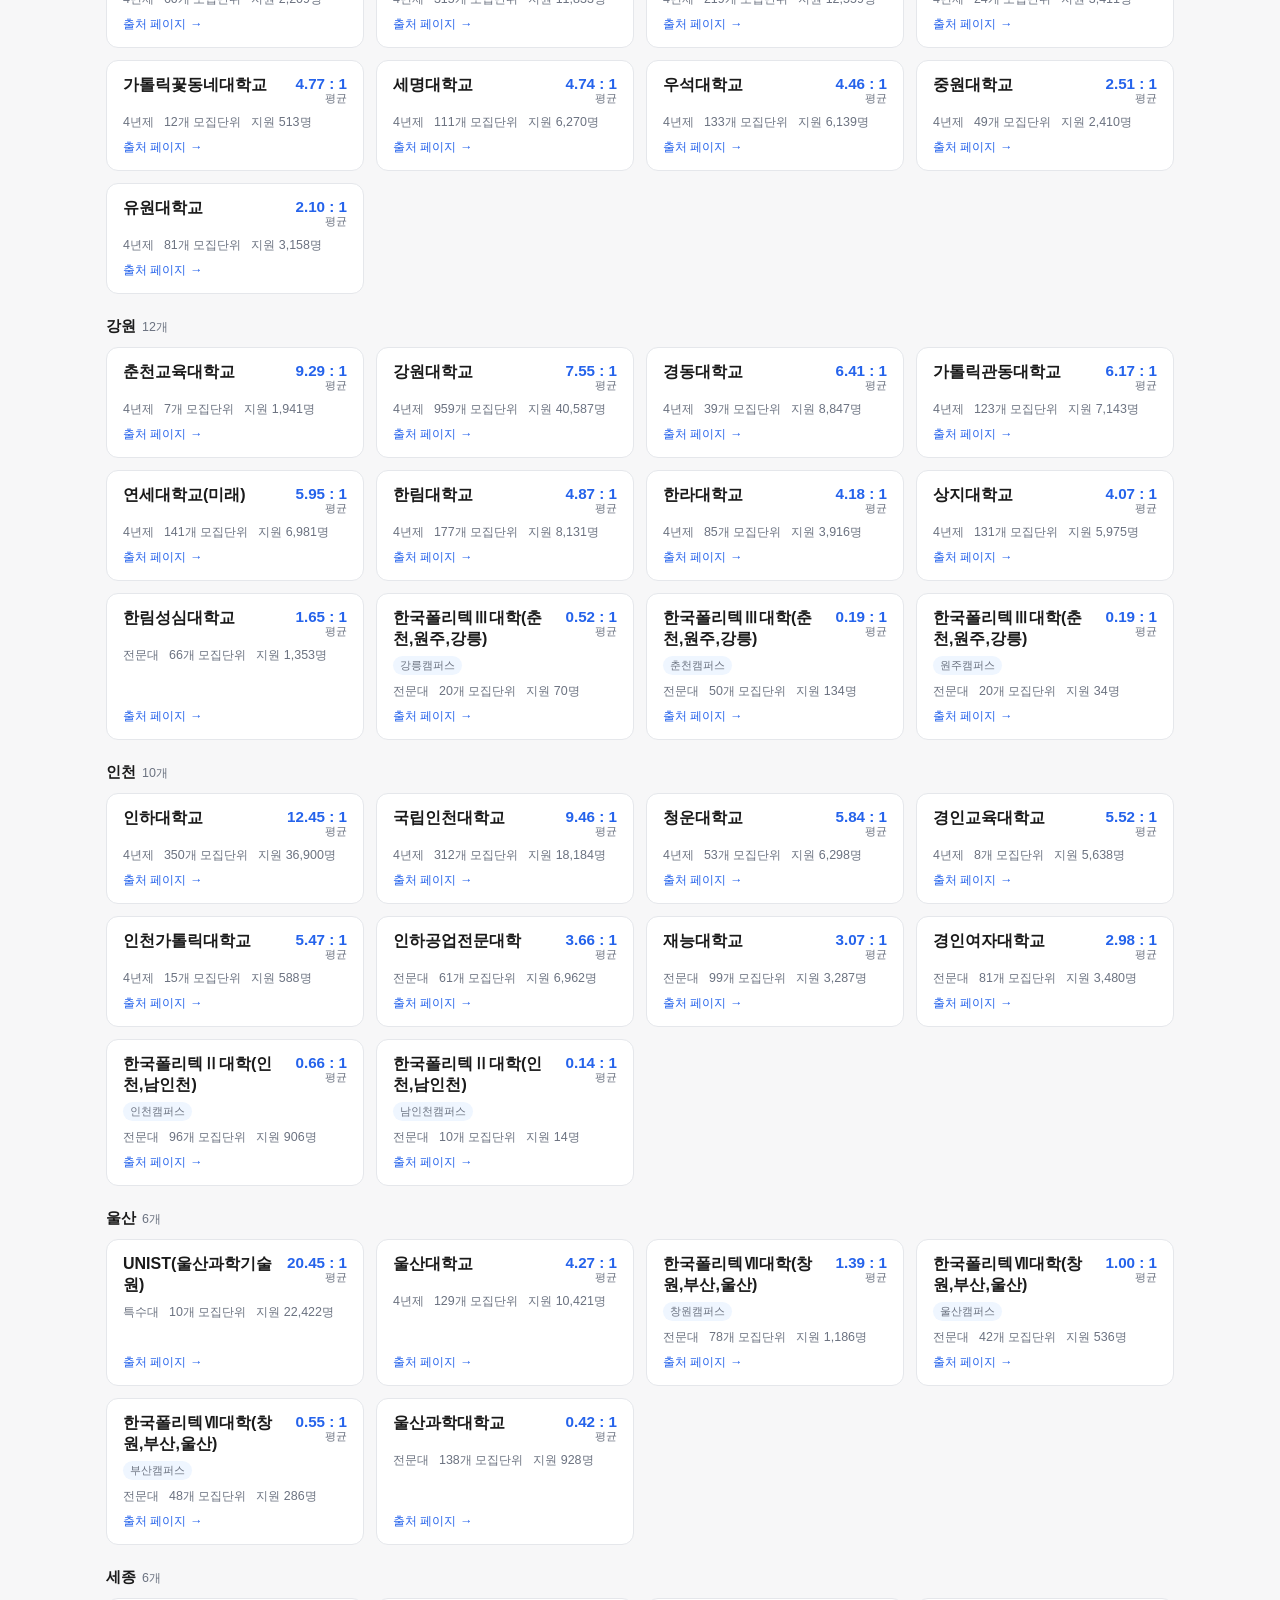
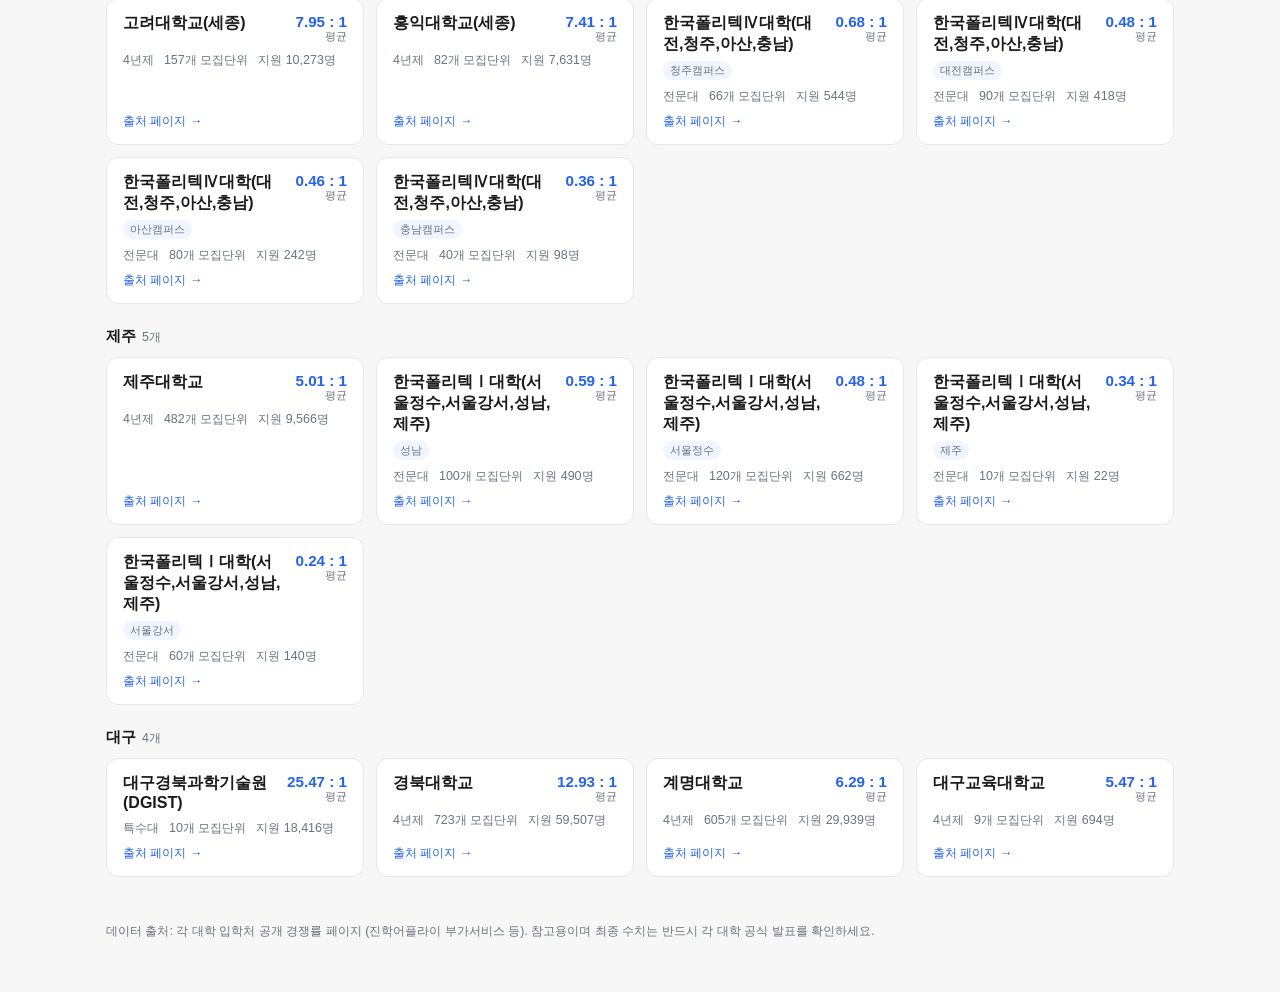
==== commit 2880eba8: "Show average ratio on university cards instead of max Co-Authored-By: Claude Sonnet 5 <noreply@anthr" ====
--- a/docs/index.html
+++ b/docs/index.html
@@ -22,8 +22,8 @@
   <section class="controls">
     <input type="search" id="searchInput" placeholder="대학명 검색">
     <select id="sortSelect">
-      <option value="ratio-desc">최고 경쟁률 높은 순</option>
-      <option value="ratio-asc">최고 경쟁률 낮은 순</option>
+      <option value="ratio-desc">평균 경쟁률 높은 순</option>
+      <option value="ratio-asc">평균 경쟁률 낮은 순</option>
       <option value="applicants-desc">총 지원인원 많은 순</option>
       <option value="university">대학명순</option>
     </select>
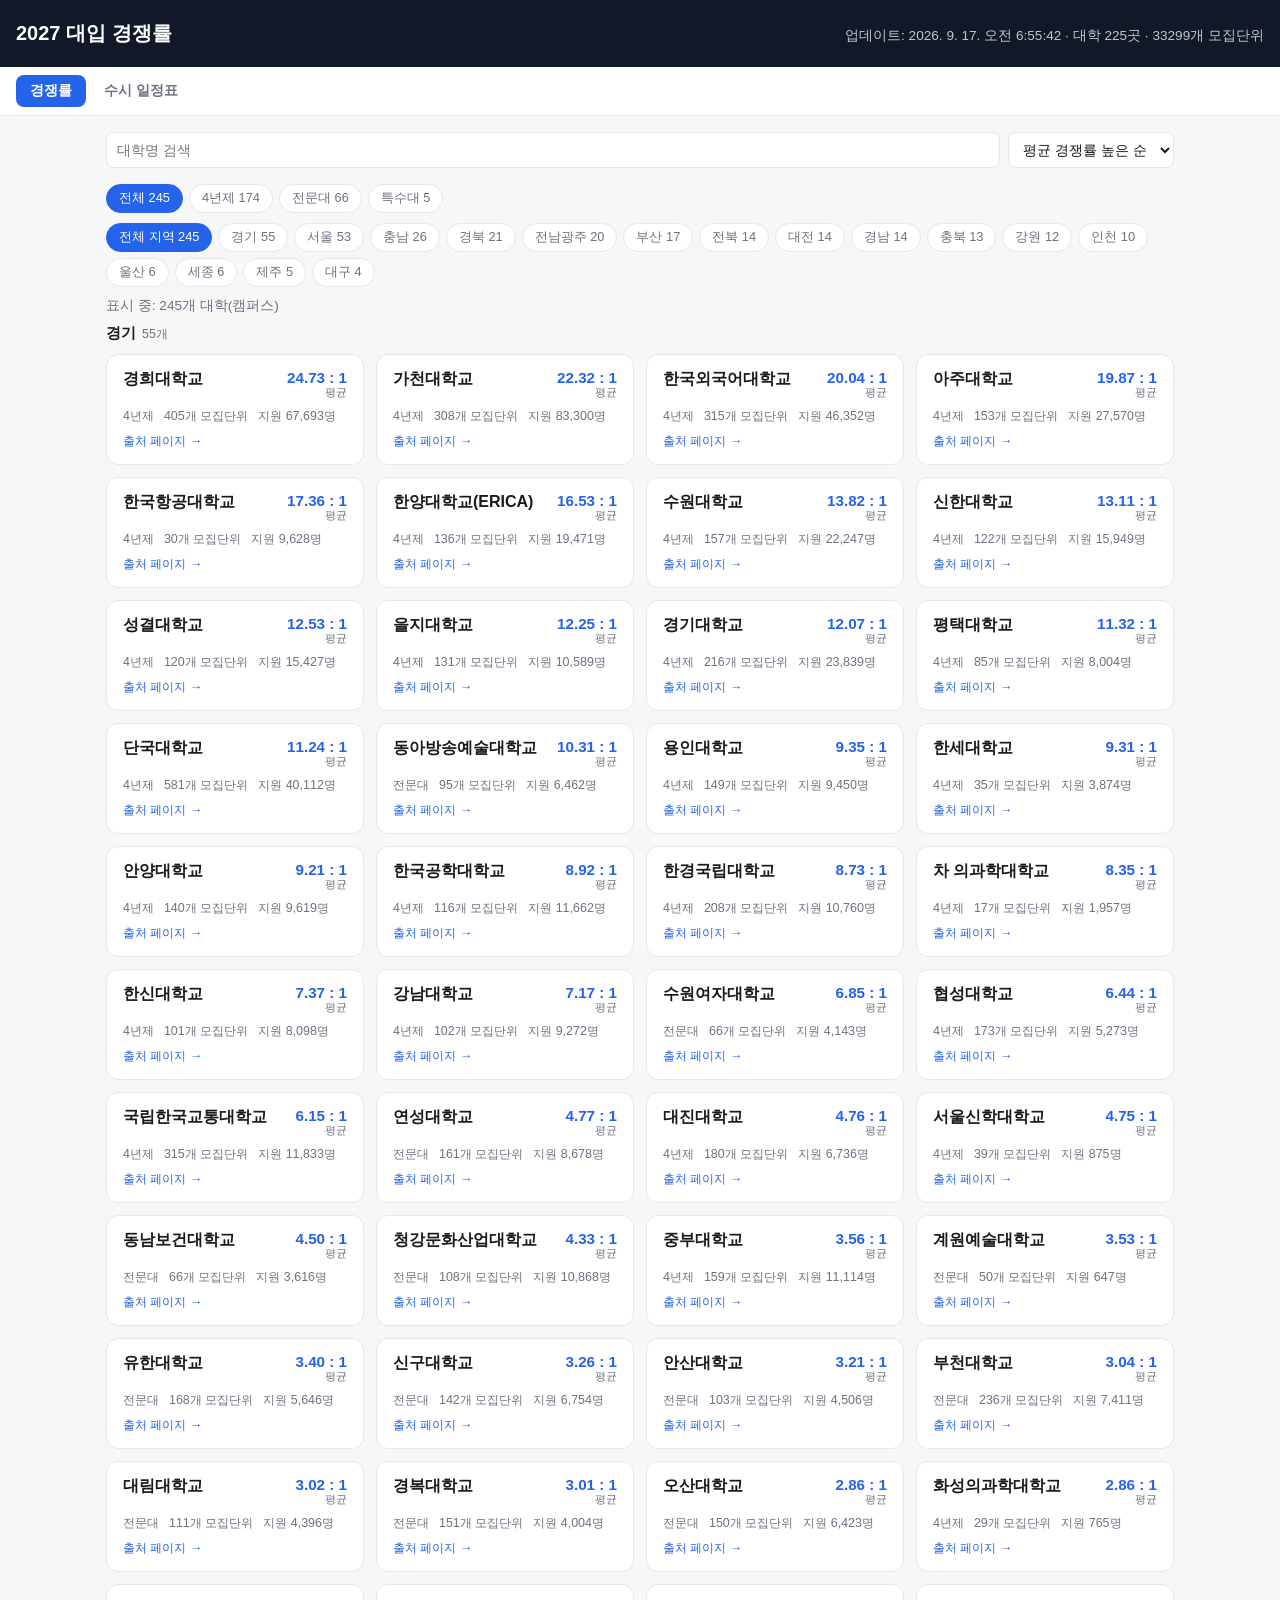
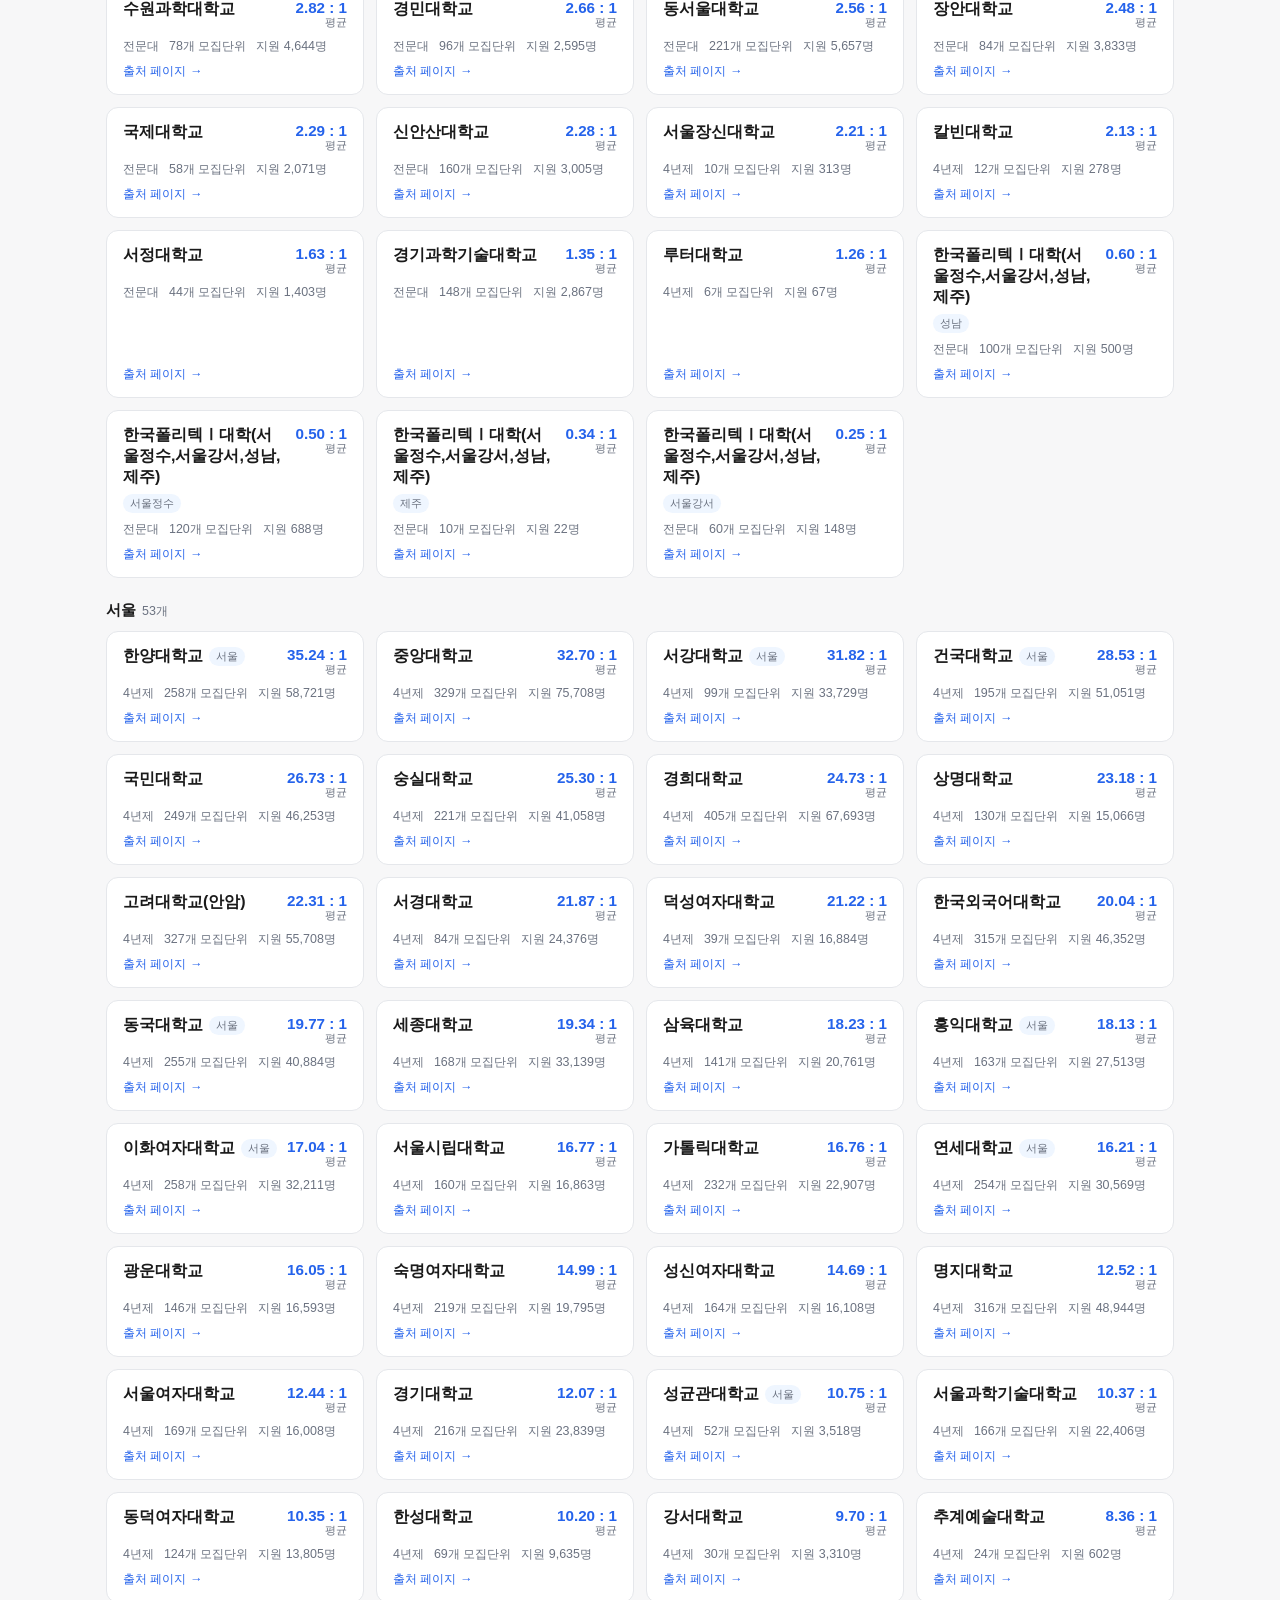
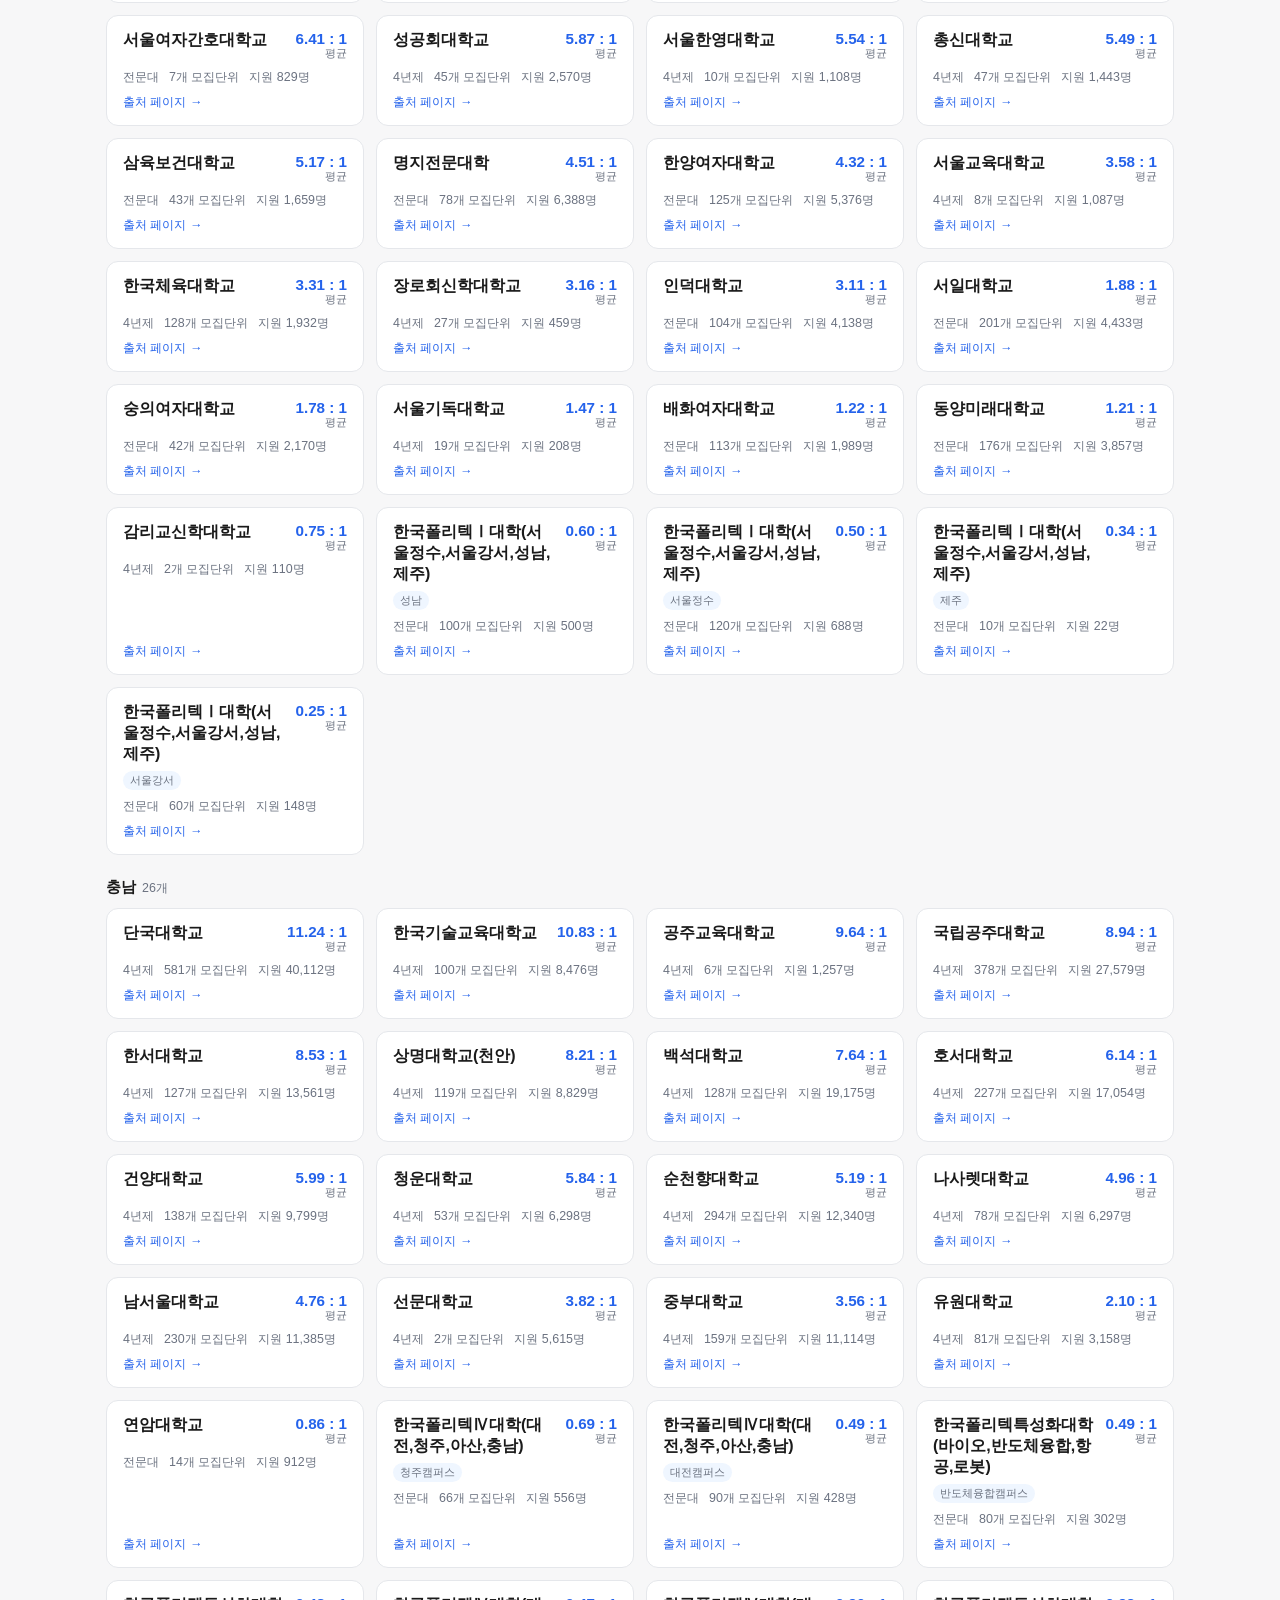
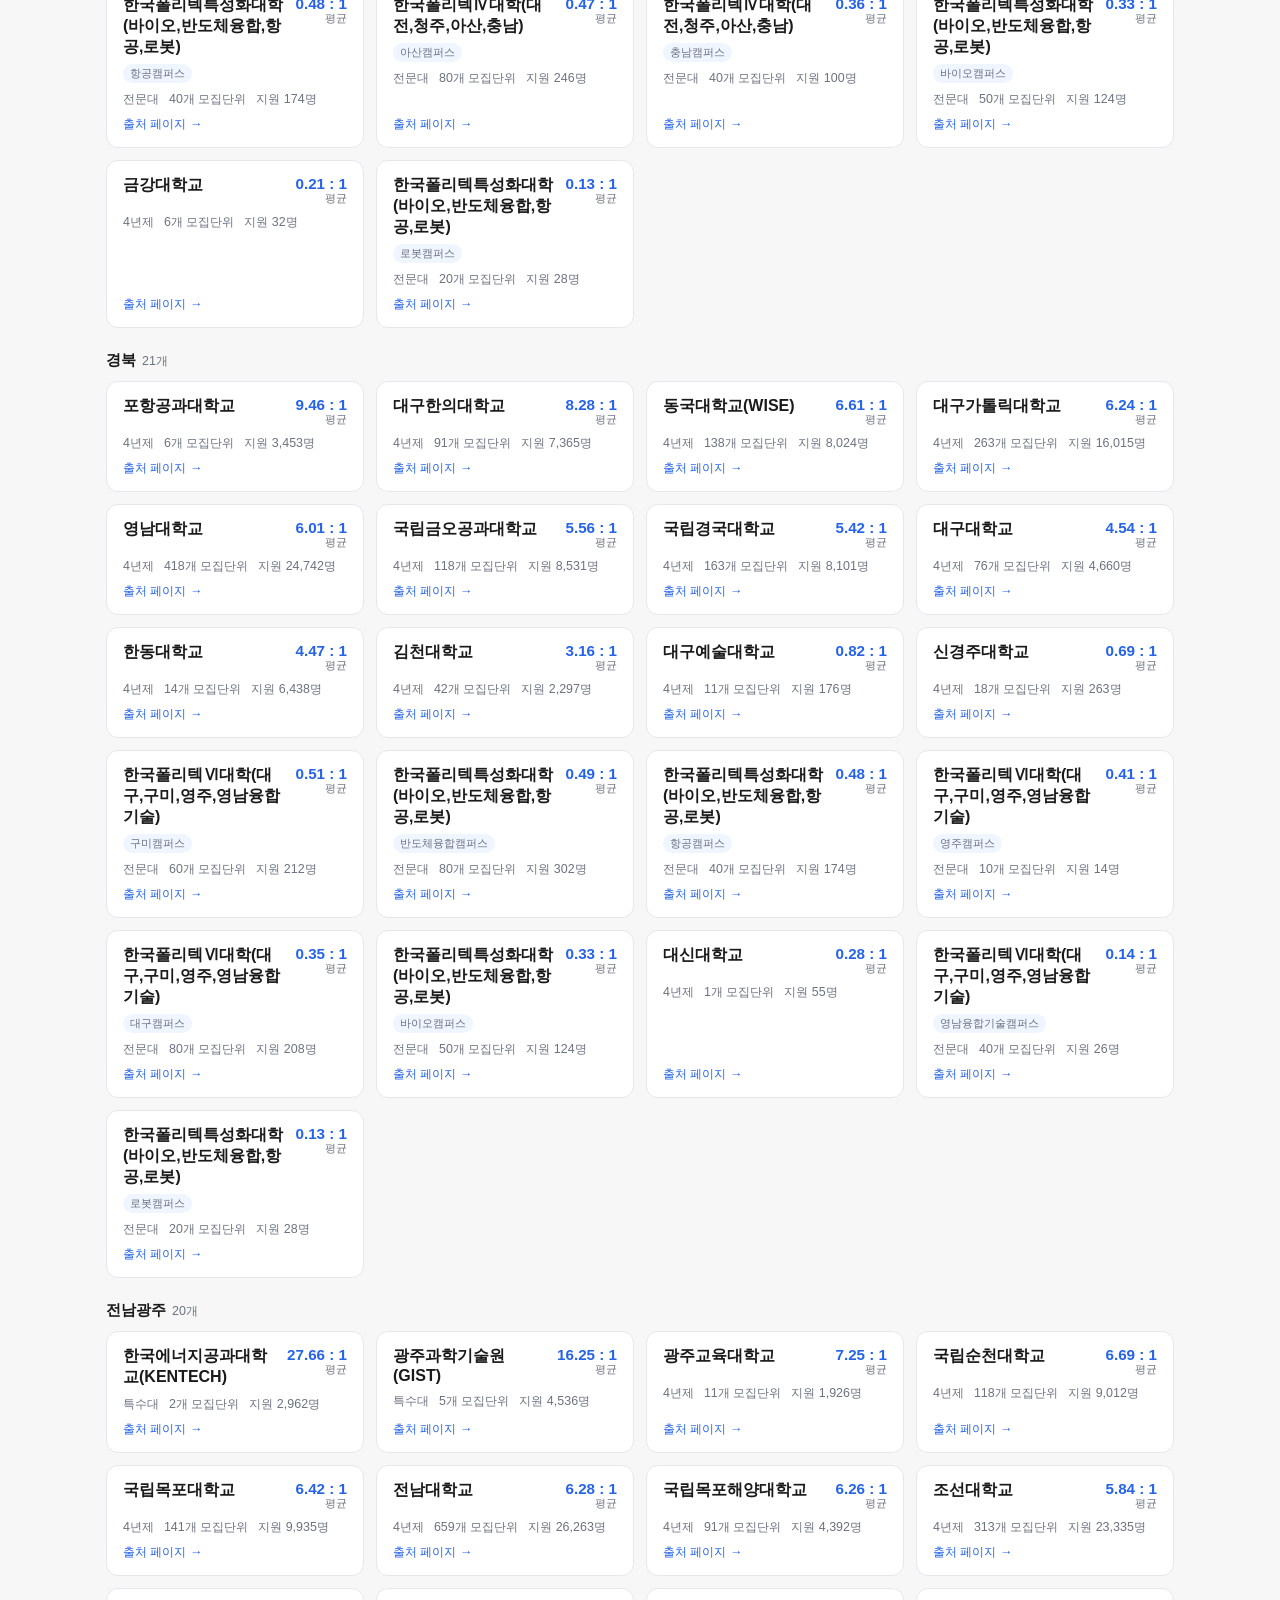
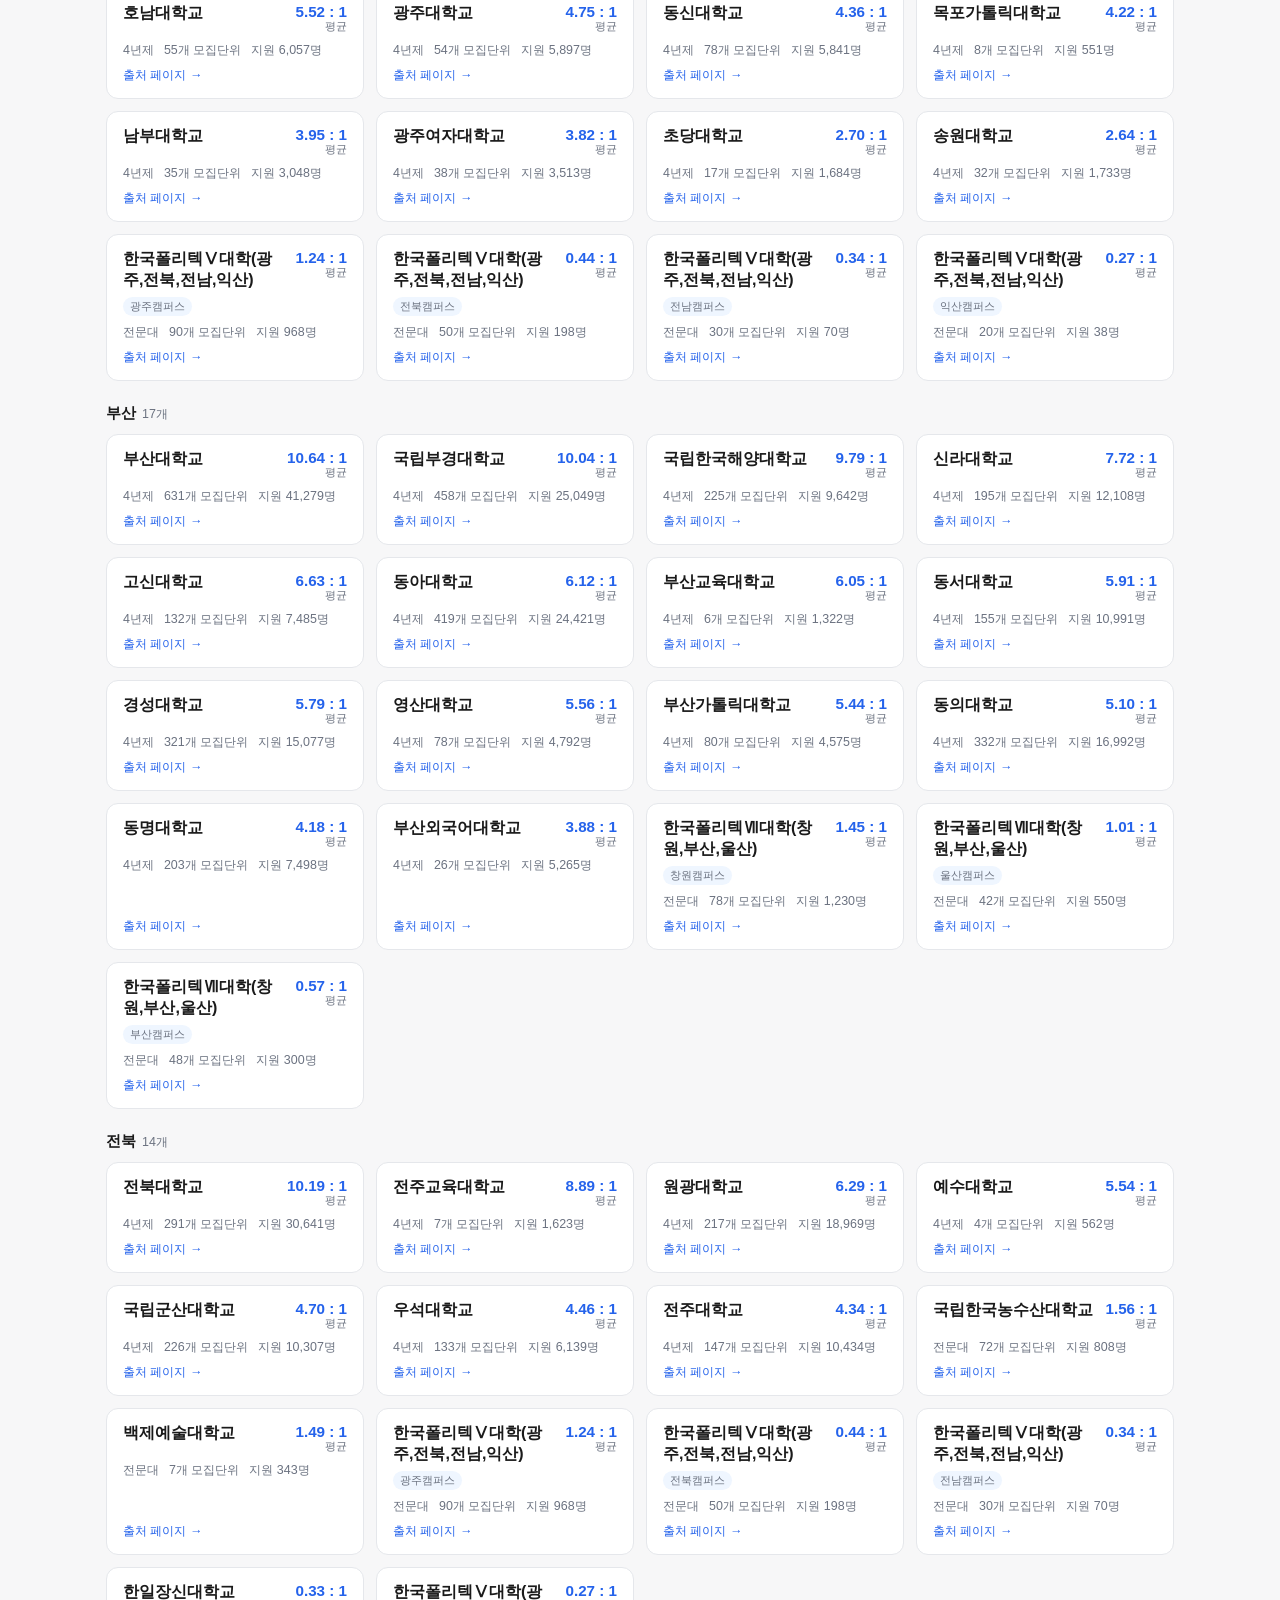
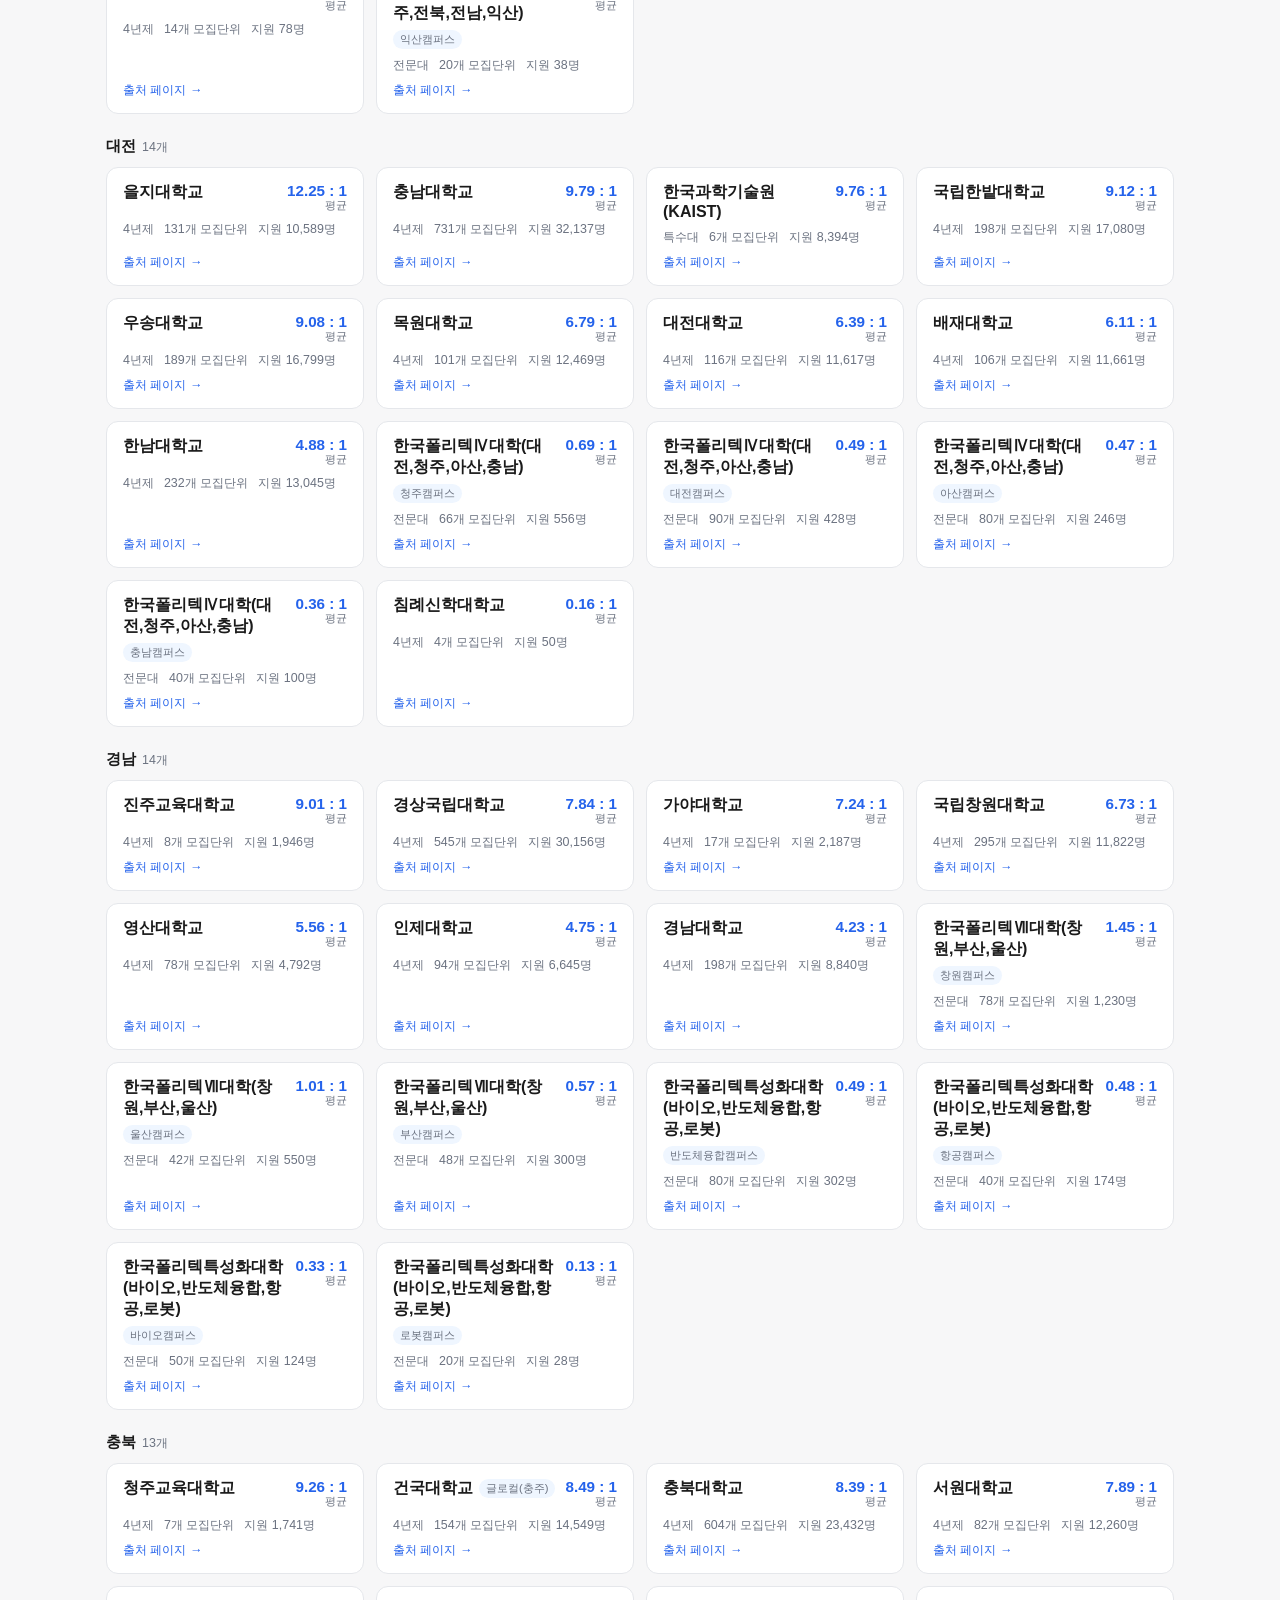
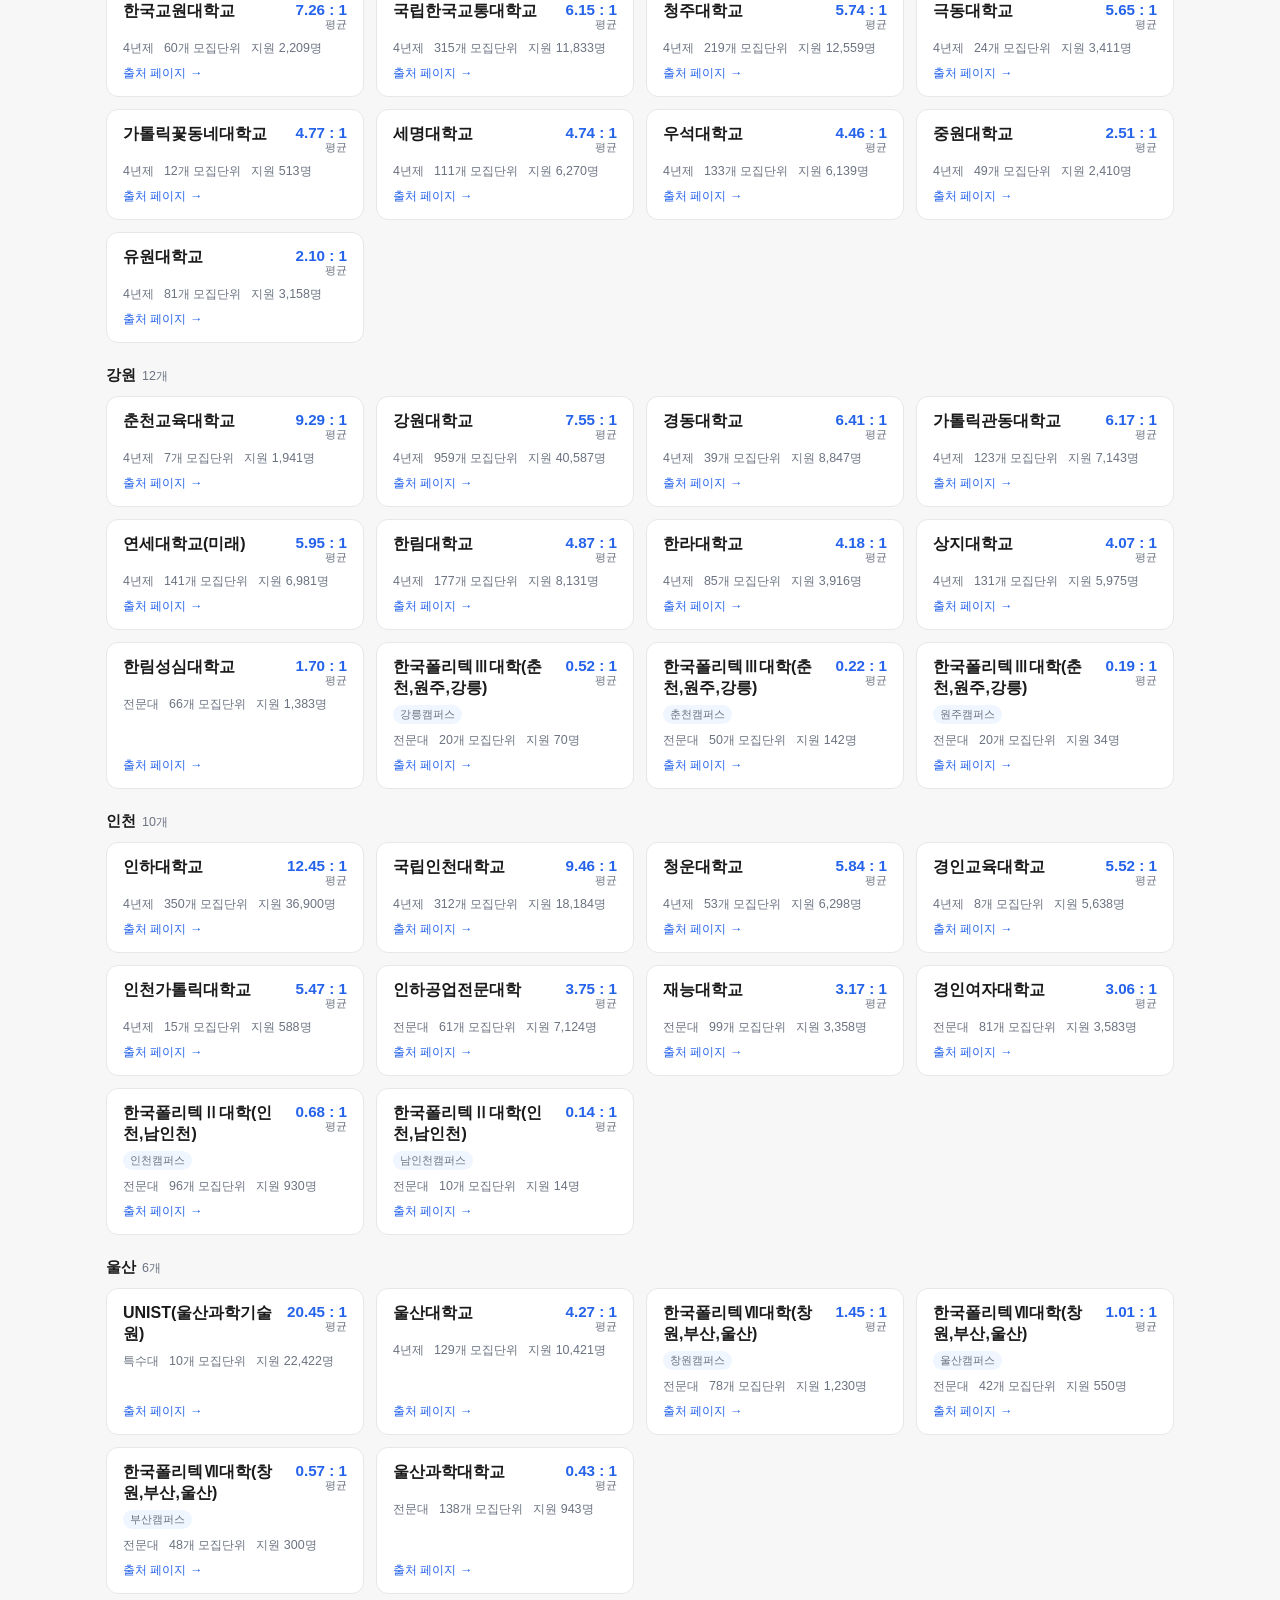
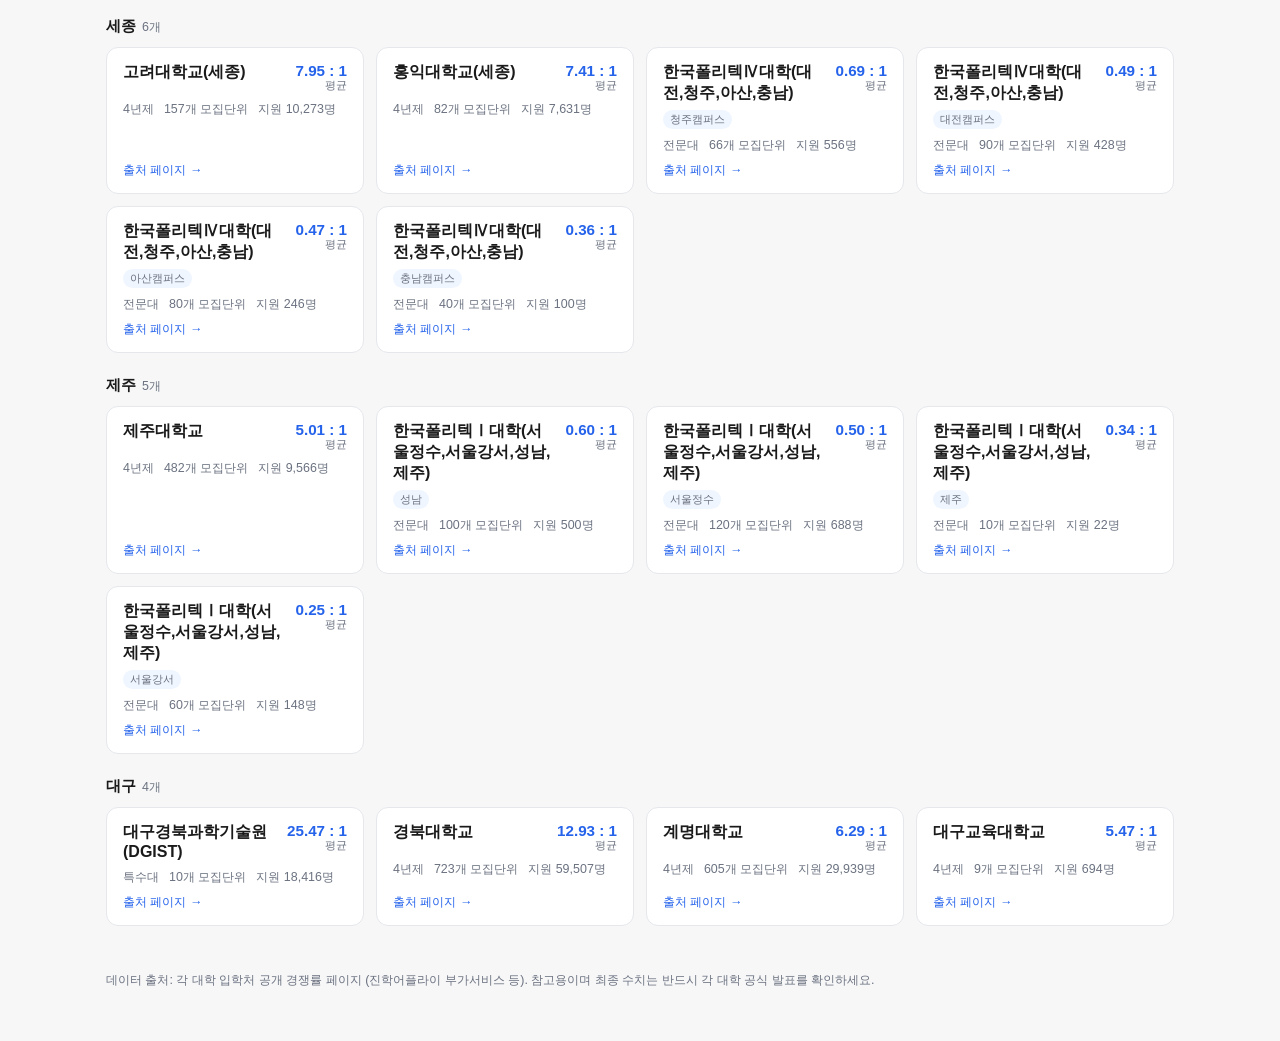
==== commit d868ce6d: "Add 수시 일정표 page and top nav between it and the ratio dashboard Published the user's own date-by-date" ====
--- a/docs/index.html
+++ b/docs/index.html
@@ -16,6 +16,10 @@
   <h1>2027 대입 경쟁률</h1>
   <div class="updated-at" id="updatedAt">불러오는 중...</div>
 </header>
+<nav class="site-nav">
+  <a href="index.html" class="active">경쟁률</a>
+  <a href="schedule.html">수시 일정표</a>
+</nav>
 
 <!-- 대학 목록 화면 -->
 <section id="listView">
--- a/docs/style.css
+++ b/docs/style.css
@@ -55,6 +55,33 @@
   opacity: 0.75;
 }
 
+.site-nav {
+  display: flex;
+  gap: 4px;
+  padding: 8px 16px;
+  background: var(--surface);
+  border-bottom: 1px solid var(--border);
+}
+
+.site-nav a {
+  padding: 7px 14px;
+  border-radius: 8px;
+  font-size: 0.85rem;
+  font-weight: 600;
+  color: var(--muted);
+  text-decoration: none;
+}
+
+.site-nav a:hover {
+  background: var(--accent-weak);
+  color: var(--text);
+}
+
+.site-nav a.active {
+  background: var(--accent);
+  color: #ffffff;
+}
+
 .controls {
   display: flex;
   flex-wrap: wrap;
